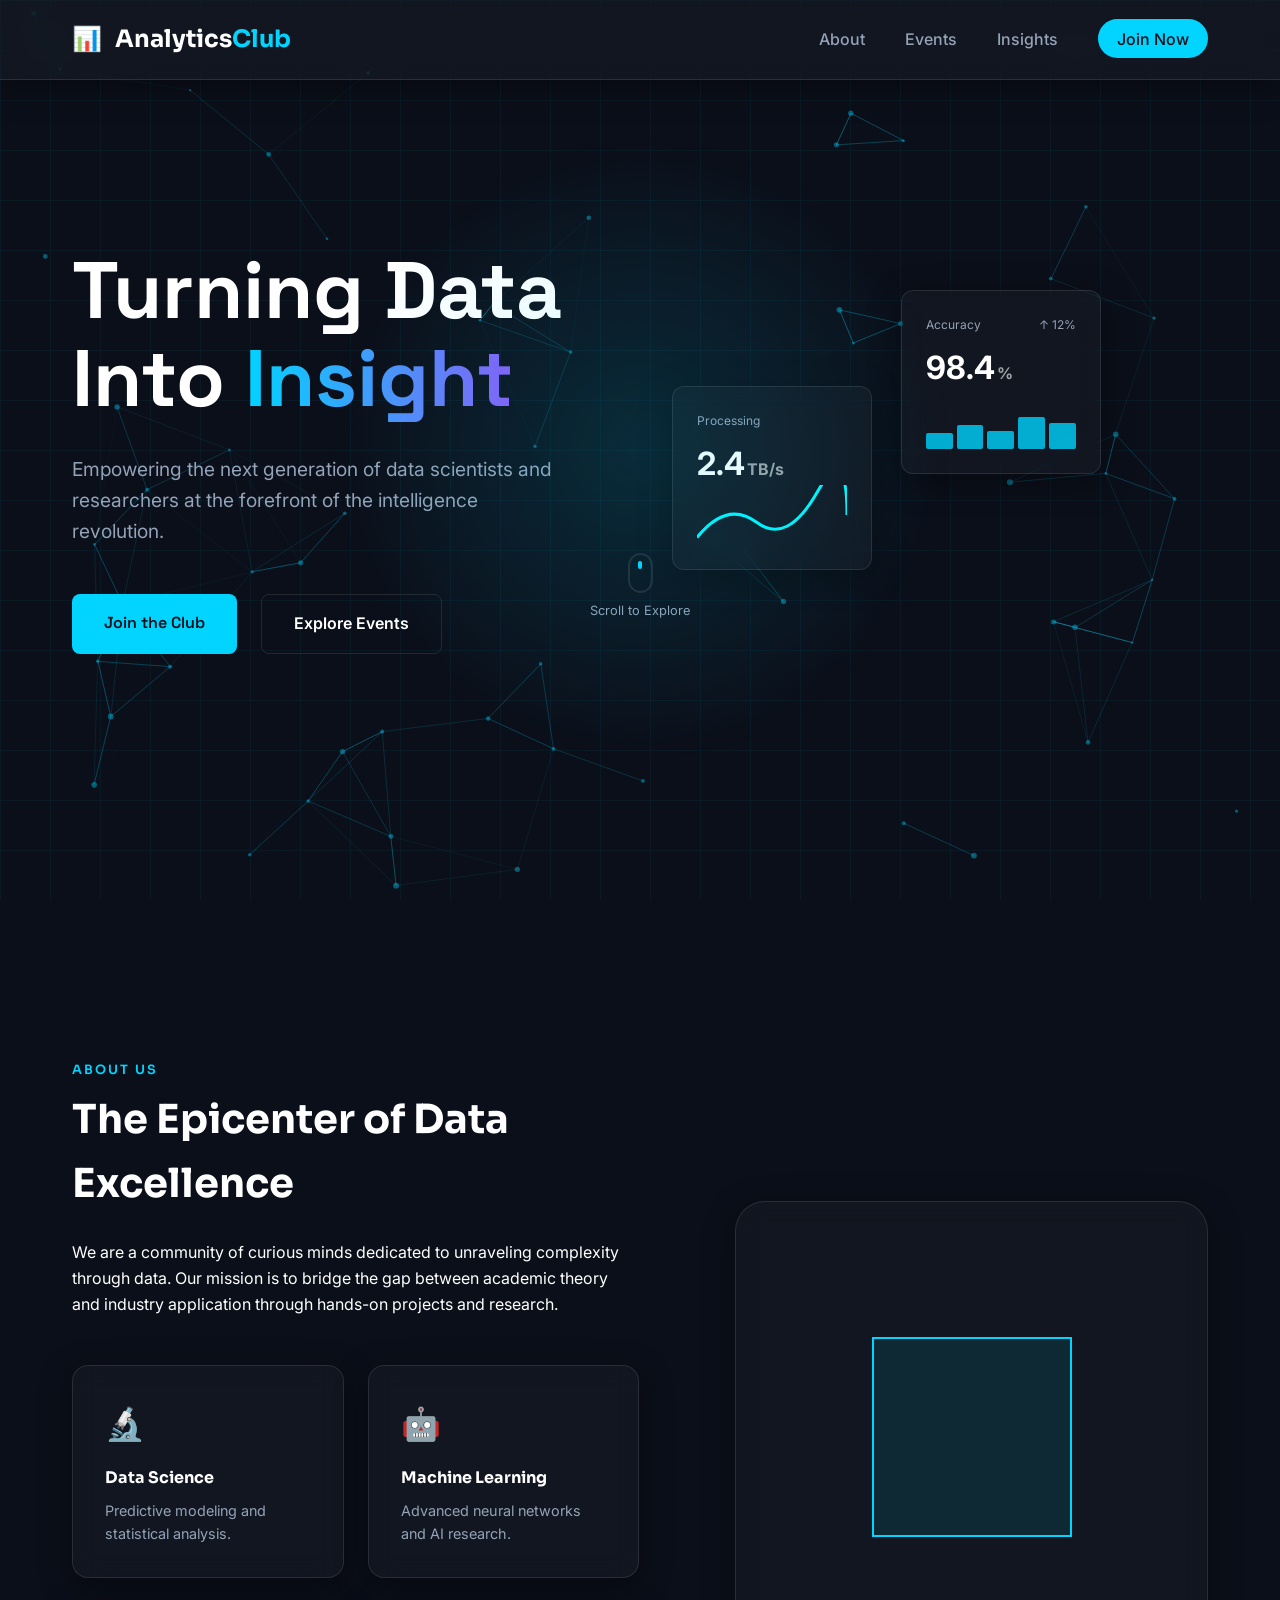
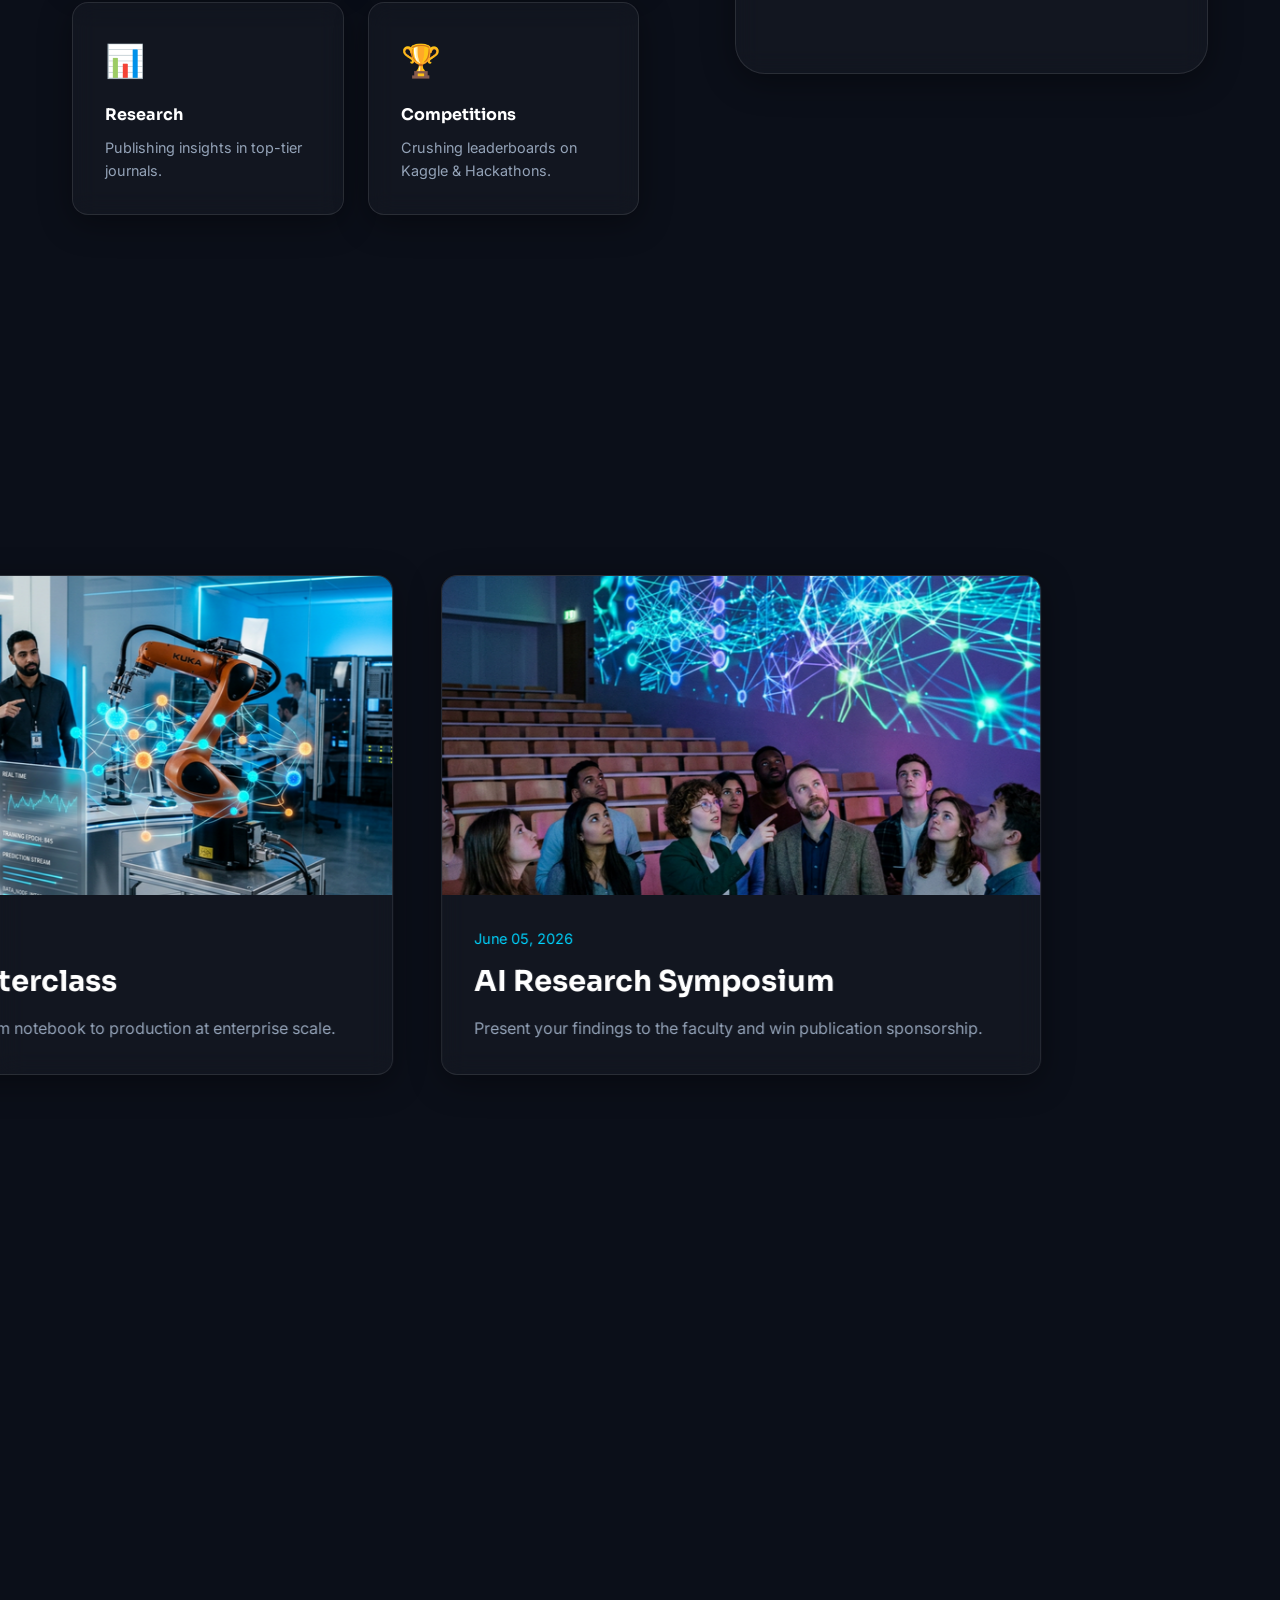
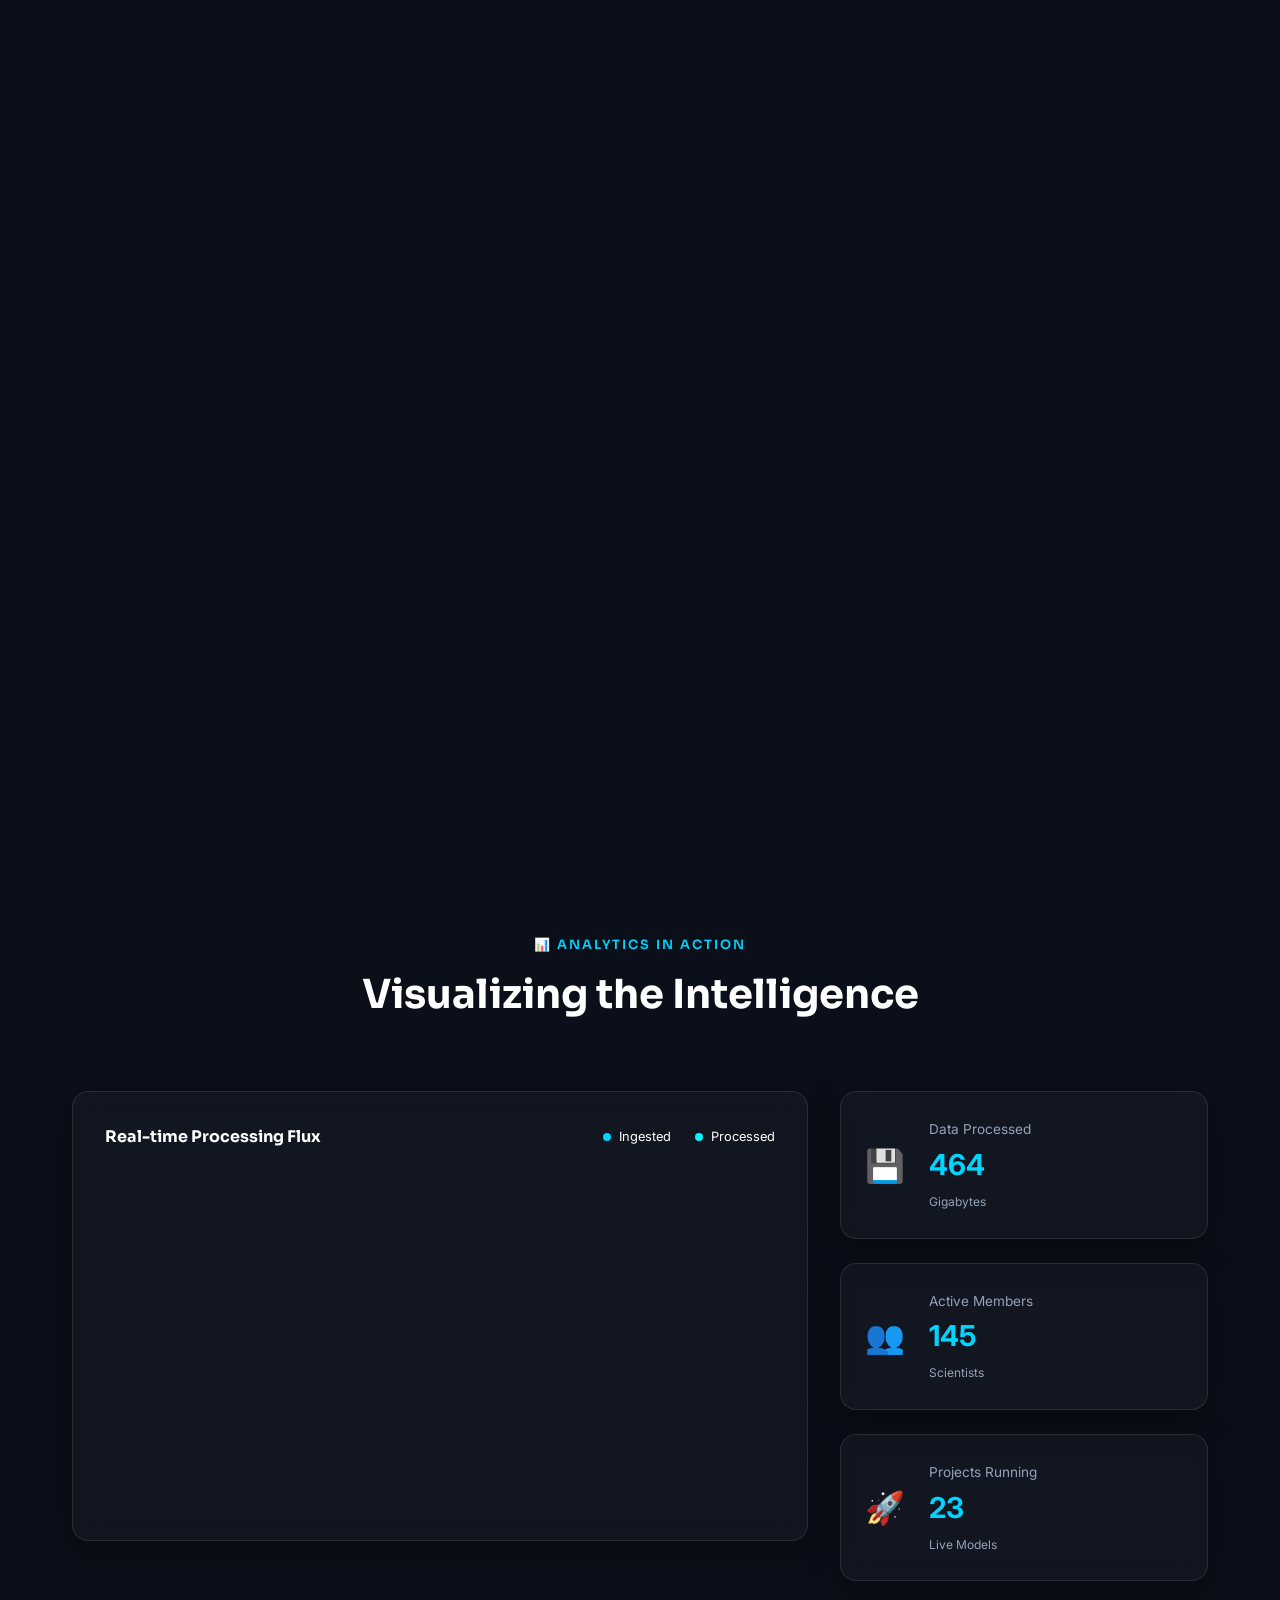
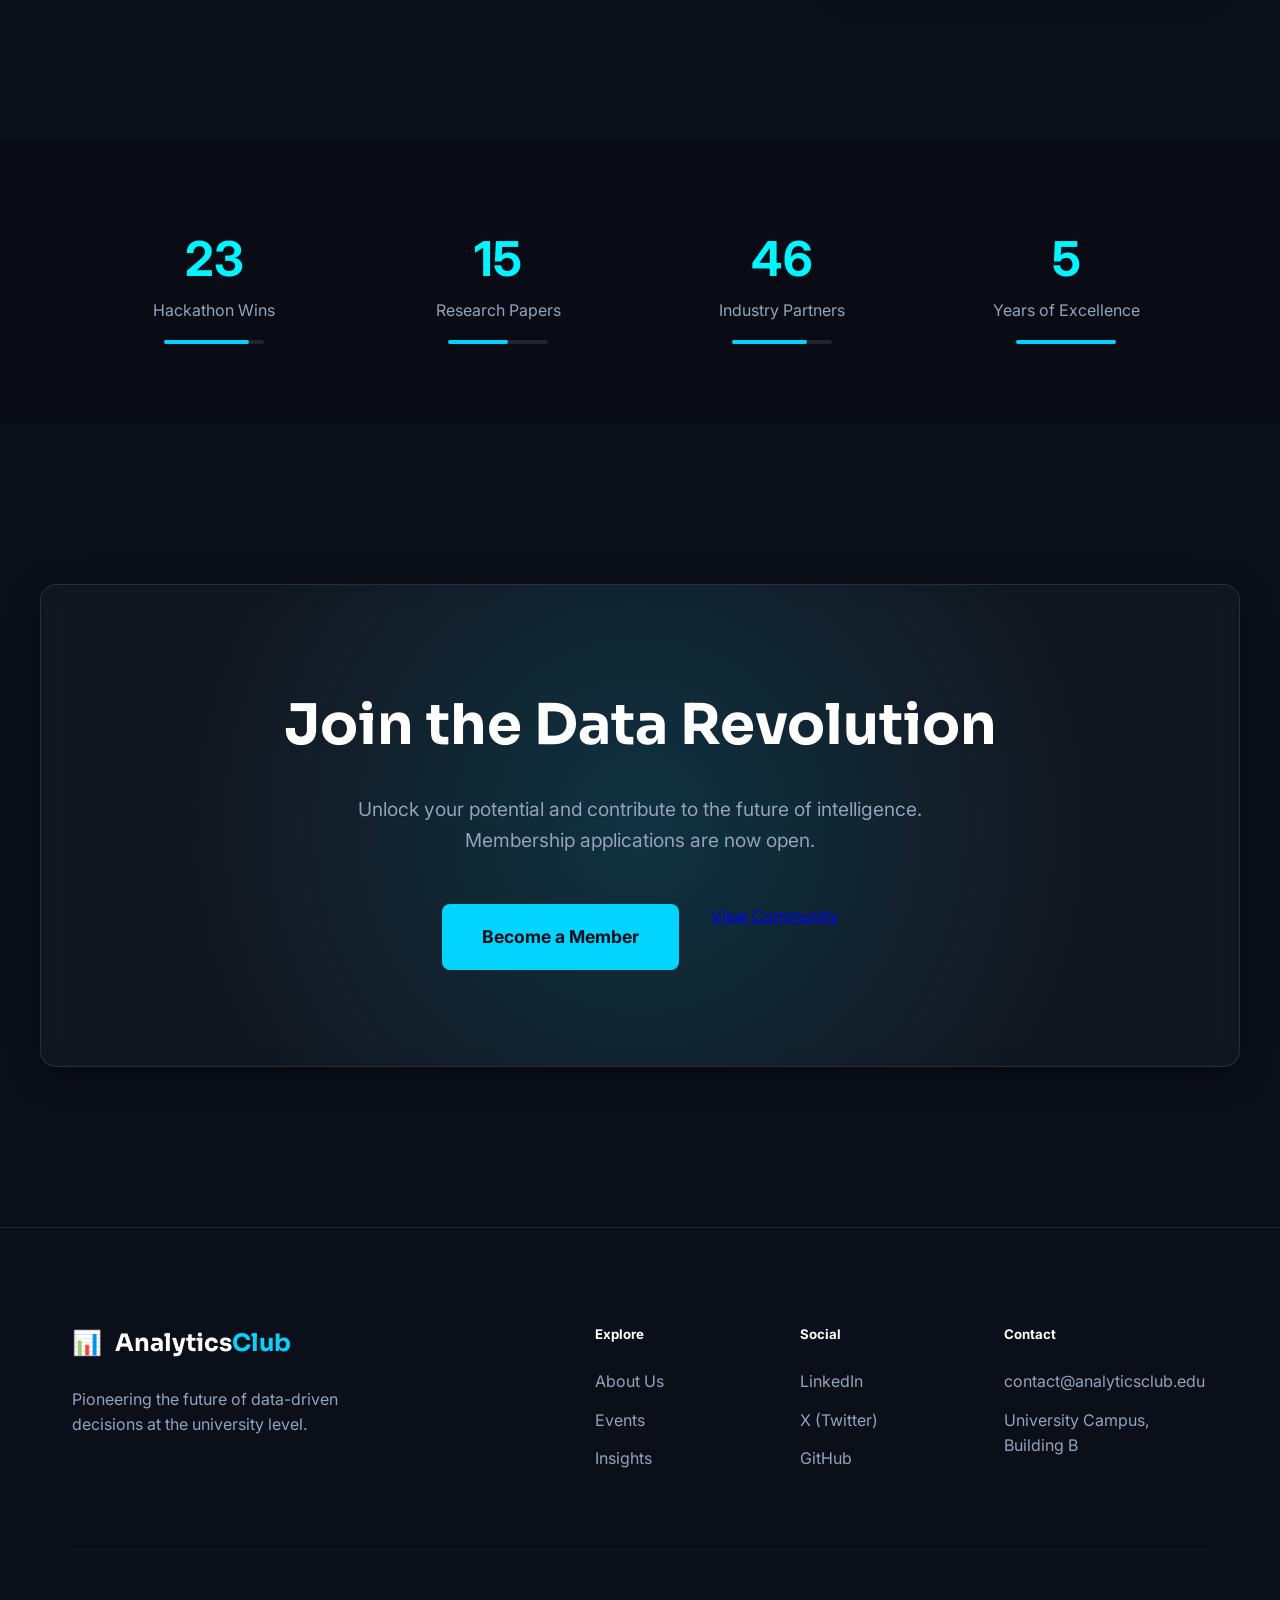
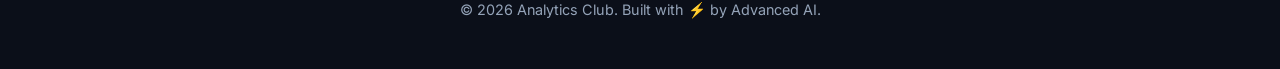
==== index.html @ de3b2f26 "HOME PAGE" ====
<!DOCTYPE html>
<html lang="en">
<head>
    <meta charset="UTF-8">
    <meta name="viewport" content="width=device-width, initial-scale=1.0">
    <title>Analytics Club | Turning Data Into Insight</title>
    <!-- Modern Tech Fonts -->
    <link rel="preconnect" href="https://fonts.googleapis.com">
    <link rel="preconnect" href="https://fonts.gstatic.com" crossorigin>
    <link href="https://fonts.googleapis.com/css2?family=Inter:wght@300;400;600;700&family=Sora:wght@400;600;700&family=Space+Grotesk:wght@400;500;700&display=swap" rel="stylesheet">
    <link rel="stylesheet" href="styles.css">
</head>
<body class="deep-analytics">
    <!-- Cursor Spotlight Effect -->
    <div id="cursor-glow"></div>

    <!-- Navigation -->
    <nav class="navbar glass">
        <div class="container">
            <div class="logo">
                <span class="logo-icon">📊</span>
                <span class="logo-text">Analytics<span>Club</span></span>
            </div>
            <ul class="nav-links">
                <li><a href="#about">About</a></li>
                <li><a href="#events">Events</a></li>
                <li><a href="#analytics">Insights</a></li>
                <li><a href="#join" class="btn-primary-sm">Join Now</a></li>
            </ul>
        </div>
    </nav>

    <main>
        <!-- Hero Section -->
        <section id="hero" class="hero-section">
            <div class="grid-background"></div>
            <canvas id="hero-canvas"></canvas>
            
            <div class="container hero-content">
                <div class="hero-text-wrapper translate-z">
                    <h1 class="hero-title animate-in">Turning Data Into <span class="gradient-text">Insight</span></h1>
                    <p class="hero-subtitle animate-in">Empowering the next generation of data scientists and researchers at the forefront of the intelligence revolution.</p>
                    <div class="hero-actions animate-in">
                        <a href="#join" class="btn-primary">Join the Club</a>
                        <a href="#events" class="btn-secondary">Explore Events</a>
                    </div>
                </div>

                <!-- Floating UI Cards -->
                <div class="floating-ui-elements">
                    <div class="ui-card glass float-1">
                        <div class="card-header">
                            <span class="label">Accuracy</span>
                            <span class="trend pos">↑ 12%</span>
                        </div>
                        <div class="card-value">98.4<span class="unit">%</span></div>
                        <div class="mini-chart bar-chart">
                            <div class="bar" style="height: 40%"></div>
                            <div class="bar" style="height: 60%"></div>
                            <div class="bar" style="height: 45%"></div>
                            <div class="bar" style="height: 80%"></div>
                            <div class="bar" style="height: 65%"></div>
                        </div>
                    </div>
                    <div class="ui-card glass float-2">
                        <div class="card-header">
                            <span class="label">Processing</span>
                        </div>
                        <div class="card-value">2.4<span class="unit">TB/s</span></div>
                        <div class="mini-chart line-chart">
                            <svg viewBox="0 0 100 40">
                                <path d="M0 35 Q 20 10, 40 25 T 80 5 T 100 20" fill="none" stroke="var(--neon-cyan)" stroke-width="2" />
                            </svg>
                        </div>
                    </div>
                </div>

                <div class="scroll-indicator">
                    <div class="mouse">
                        <div class="wheel"></div>
                    </div>
                    <span>Scroll to Explore</span>
                </div>
            </div>
        </section>

        <!-- About Section -->
        <section id="about" class="about-section">
            <div class="container grid-split">
                <div class="about-text reveal-left">
                    <h2 class="section-tag">About Us</h2>
                    <h3 class="section-title">The Epicenter of Data Excellence</h3>
                    <p>We are a community of curious minds dedicated to unraveling complexity through data. Our mission is to bridge the gap between academic theory and industry application through hands-on projects and research.</p>
                    
                    <div class="feature-grid">
                        <div class="feature-card glass">
                            <div class="icon">🔬</div>
                            <h4>Data Science</h4>
                            <p>Predictive modeling and statistical analysis.</p>
                        </div>
                        <div class="feature-card glass">
                            <div class="icon">🤖</div>
                            <h4>Machine Learning</h4>
                            <p>Advanced neural networks and AI research.</p>
                        </div>
                        <div class="feature-card glass">
                            <div class="icon">📊</div>
                            <h4>Research</h4>
                            <p>Publishing insights in top-tier journals.</p>
                        </div>
                        <div class="feature-card glass">
                            <div class="icon">🏆</div>
                            <h4>Competitions</h4>
                            <p>Crushing leaderboards on Kaggle & Hackathons.</p>
                        </div>
                    </div>
                </div>
                <div class="about-visual reveal-right">
                    <div class="visual-wrapper glass">
                        <!-- Dynamic Analytics Mesh or Image -->
                        <div class="analytics-cube">
                            <div class="side front"></div>
                            <div class="side back"></div>
                            <div class="side right"></div>
                            <div class="side left"></div>
                            <div class="side top"></div>
                            <div class="side bottom"></div>
                        </div>
                        <div class="nodes-overlay"></div>
                    </div>
                </div>
            </div>
        </section>

        <!-- Horizontal Scroll Events Section -->
        <section id="events" class="horizontal-scroll-container">
            <div class="sticky-wrapper">
                <div class="scroll-content">
                    <div class="section-intro">
                        <h2 class="section-tag">Events</h2>
                        <h3 class="section-title">Upcoming Frontiers</h3>
                    </div>
                    <div class="event-cards-track">
                        <!-- Event Card 1 -->
                        <div class="event-card glass">
                            <div class="card-img">
                                <img src="event1.jpg" alt="Data Summit">
                                <div class="card-glow"></div>
                            </div>
                            <div class="card-info">
                                <span class="card-date">March 15, 2026</span>
                                <h4>Global Data Summit</h4>
                                <p>Join top industry leaders for a day of intensive workshops and networking.</p>
                            </div>
                        </div>
                        <!-- Event Card 2 -->
                        <div class="event-card glass">
                            <div class="card-img">
                                <img src="event2.jpg" alt="Hackathon">
                                <div class="card-glow"></div>
                            </div>
                            <div class="card-info">
                                <span class="card-date">April 02, 2026</span>
                                <h4>Deep Learning Hackathon</h4>
                                <p>48 hours of non-stop building. $10k in prizes for the most innovative models.</p>
                            </div>
                        </div>
                        <!-- Event Card 3 -->
                        <div class="event-card glass">
                            <div class="card-img">
                                <img src="event3.jpg" alt="ML Workshop">
                                <div class="card-glow"></div>
                            </div>
                            <div class="card-info">
                                <span class="card-date">May 10, 2026</span>
                                <h4>MLOps Masterclass</h4>
                                <p>Scaling intelligence from notebook to production at enterprise scale.</p>
                            </div>
                        </div>
                         <!-- Event Card 4 -->
                         <div class="event-card glass">
                            <div class="card-img">
                                <img src="event4.jpg" alt="Research Night">
                                <div class="card-glow"></div>
                            </div>
                            <div class="card-info">
                                <span class="card-date">June 05, 2026</span>
                                <h4>AI Research Symposium</h4>
                                <p>Present your findings to the faculty and win publication sponsorship.</p>
                            </div>
                        </div>
                    </div>
                </div>
            </div>
        </section>

        <!-- Live Data Visualization Section -->
        <section id="analytics" class="analytics-section">
            <div class="container">
                <div class="section-header center">
                    <h2 class="section-tag">📊 Analytics in Action</h2>
                    <h3 class="section-title">Visualizing the Intelligence</h3>
                </div>

                <div class="dashboard-grid">
                    <div class="main-viz-card glass reveal-up">
                        <div class="viz-header">
                            <h4>Real-time Processing Flux</h4>
                            <div class="viz-legend">
                                <span><i class="dot blue"></i> Ingested</span>
                                <span><i class="dot cyan"></i> Processed</span>
                            </div>
                        </div>
                        <div class="canvas-container">
                            <canvas id="live-chart"></canvas>
                        </div>
                    </div>

                    <div class="stats-sidebar">
                        <div class="stat-card glass reveal-right" data-delay="0.1">
                            <div class="stat-icon">💾</div>
                            <div class="stat-info">
                                <span class="label">Data Processed</span>
                                <div class="value counter" data-target="1520">0</div>
                                <span class="unit">Gigabytes</span>
                            </div>
                        </div>
                        <div class="stat-card glass reveal-right" data-delay="0.2">
                            <div class="stat-icon">👥</div>
                            <div class="stat-info">
                                <span class="label">Active Members</span>
                                <div class="value counter" data-target="450">0</div>
                                <span class="unit">Scientists</span>
                            </div>
                        </div>
                        <div class="stat-card glass reveal-right" data-delay="0.3">
                            <div class="stat-icon">🚀</div>
                            <div class="stat-info">
                                <span class="label">Projects Running</span>
                                <div class="value counter" data-target="28">0</div>
                                <span class="unit">Live Models</span>
                            </div>
                        </div>
                    </div>
                </div>
            </div>
        </section>

        <!-- Achievements Section -->
        <section class="achievements-section">
            <div class="container">
                <div class="achievements-grid">
                    <div class="achievement-item">
                        <div class="stat-value counter" data-target="50">0</div>
                        <div class="stat-label">Hackathon Wins</div>
                        <div class="mini-bar-track"><div class="mini-bar" style="width: 85%"></div></div>
                    </div>
                    <div class="achievement-item">
                        <div class="stat-value counter" data-target="15">0</div>
                        <div class="stat-label">Research Papers</div>
                        <div class="mini-bar-track"><div class="mini-bar" style="width: 60%"></div></div>
                    </div>
                    <div class="achievement-item">
                        <div class="stat-value counter" data-target="120">0</div>
                        <div class="stat-label">Industry Partners</div>
                        <div class="mini-bar-track"><div class="mini-bar" style="width: 75%"></div></div>
                    </div>
                    <div class="achievement-item">
                        <div class="stat-value counter" data-target="5">0</div>
                        <div class="stat-label">Years of Excellence</div>
                        <div class="mini-bar-track"><div class="mini-bar" style="width: 100%"></div></div>
                    </div>
                </div>
            </div>
        </section>

        <!-- CTA Section -->
        <section id="join" class="cta-section">
            <div class="container glass cta-inner">
                <div class="glow-bg"></div>
                <h2 class="reveal-up">Join the Data Revolution</h2>
                <p class="reveal-up">Unlock your potential and contribute to the future of intelligence. Membership applications are now open.</p>
                <div class="cta-btns reveal-up">
                    <a href="#" class="btn-primary-glowing">Become a Member</a>
                    <a href="#" class="btn-outline">View Community</a>
                </div>
            </div>
        </section>
    </main>

    <!-- Footer -->
    <footer class="footer">
        <div class="container">
            <div class="footer-top">
                <div class="footer-brand">
                    <div class="logo">
                        <span class="logo-icon">📊</span>
                        <span class="logo-text">Analytics<span>Club</span></span>
                    </div>
                    <p>Pioneering the future of data-driven decisions at the university level.</p>
                </div>
                <div class="footer-links">
                    <div class="link-group">
                        <h5>Explore</h5>
                        <ul>
                            <li><a href="#about">About Us</a></li>
                            <li><a href="#events">Events</a></li>
                            <li><a href="#analytics">Insights</a></li>
                        </ul>
                    </div>
                    <div class="link-group">
                        <h5>Social</h5>
                        <ul>
                            <li><a href="#">LinkedIn</a></li>
                            <li><a href="#">X (Twitter)</a></li>
                            <li><a href="#">GitHub</a></li>
                        </ul>
                    </div>
                    <div class="link-group">
                        <h5>Contact</h5>
                        <ul>
                            <li>contact@analyticsclub.edu</li>
                            <li>University Campus, Building B</li>
                        </ul>
                    </div>
                </div>
            </div>
            <div class="footer-bottom">
                <p>&copy; 2026 Analytics Club. Built with ⚡ by Advanced AI.</p>
            </div>
        </div>
    </footer>

    <script src="script.js"></script>
</body>
</html>
---- styles.css ----
:root {
    /* Color Palette */
    --bg-deep: #0B0F19;
    --bg-card: rgba(255, 255, 255, 0.03);
    --bg-card-hover: rgba(255, 255, 255, 0.06);
    --border-glass: rgba(255, 255, 255, 0.1);
    
    --neon-blue: #00D4FF;
    --neon-cyan: #00F5FF;
    --neon-violet: #8B5CF6;
    --text-primary: #FFFFFF;
    --text-secondary: #94A3B8;
    
    --gradient-blue: linear-gradient(135deg, #00D4FF 0%, #0072FF 100%);
    --gradient-fusion: linear-gradient(90deg, #00D4FF 0%, #8B5CF6 100%);
    --gradient-glow: radial-gradient(circle at var(--mouse-x, 50%) var(--mouse-y, 50%), rgba(0, 212, 255, 0.15) 0%, transparent 40%);

    /* Spacing & Sizing */
    --container-width: 1200px;
    --nav-height: 80px;
    
    /* Animation */
    --spring-easing: cubic-bezier(0.4, 0, 0.2, 1);
}

* {
    margin: 0;
    padding: 0;
    box-sizing: border-box;
    scroll-behavior: smooth;
}

body {
    background-color: var(--bg-deep);
    color: var(--text-primary);
    font-family: 'Inter', sans-serif;
    line-height: 1.6;
    overflow-x: hidden;
    -webkit-font-smoothing: antialiased;
}

h1, h2, h3, h4, .logo-text {
    font-family: 'Sora', sans-serif;
    font-weight: 700;
}

.container {
    max-width: var(--container-width);
    margin: 0 auto;
    padding: 0 2rem;
}

/* Global Elements */
.glass {
    background: var(--bg-card);
    backdrop-filter: blur(12px);
    -webkit-backdrop-filter: blur(12px);
    border: 1px solid var(--border-glass);
    border-radius: 16px;
    box-shadow: 0 8px 32px 0 rgba(0, 0, 0, 0.37);
}

.gradient-text {
    background: var(--gradient-fusion);
    -webkit-background-clip: text;
    -webkit-text-fill-color: transparent;
}

.section-tag {
    color: var(--neon-blue);
    text-transform: uppercase;
    letter-spacing: 2px;
    font-size: 0.8rem;
    font-weight: 600;
    margin-bottom: 0.5rem;
    display: block;
}

.section-title {
    font-size: 2.5rem;
    margin-bottom: 1.5rem;
}

.center { text-align: center; }

/* Cursor Glow */
#cursor-glow {
    position: fixed;
    top: 0;
    left: 0;
    width: 100vw;
    height: 100vh;
    pointer-events: none;
    z-index: 9999;
    background: var(--gradient-glow);
    transition: opacity 0.3s;
}

/* Navbar */
.navbar {
    position: fixed;
    top: 0;
    left: 0;
    width: 100%;
    height: var(--nav-height);
    z-index: 1000;
    border-radius: 0;
    border-top: none;
    border-left: none;
    border-right: none;
}

.navbar .container {
    display: flex;
    justify-content: space-between;
    align-items: center;
    height: 100%;
}

.logo {
    display: flex;
    align-items: center;
    gap: 0.8rem;
    font-size: 1.5rem;
}

.logo-text span {
    color: var(--neon-blue);
}

.nav-links {
    display: flex;
    list-style: none;
    gap: 2.5rem;
    align-items: center;
}

.nav-links a {
    text-decoration: none;
    color: var(--text-secondary);
    font-weight: 500;
    transition: color 0.3s;
}

.nav-links a:hover {
    color: var(--neon-blue);
}

/* Buttons */
.btn-primary-sm {
    background: var(--neon-blue);
    color: var(--bg-deep) !important;
    padding: 0.6rem 1.2rem;
    border-radius: 50px;
}

.btn-primary {
    background: var(--neon-blue);
    color: var(--bg-deep);
    padding: 1rem 2rem;
    border-radius: 8px;
    text-decoration: none;
    font-weight: 600;
    font-family: 'Space Grotesk', sans-serif;
    transition: transform 0.3s, box-shadow 0.3s;
    display: inline-block;
}

.btn-primary:hover {
    transform: translateY(-2px);
    box-shadow: 0 0 20px rgba(0, 212, 255, 0.4);
}

.btn-secondary {
    border: 1px solid var(--border-glass);
    color: var(--text-primary);
    padding: 1rem 2rem;
    border-radius: 8px;
    text-decoration: none;
    font-weight: 600;
    transition: background 0.3s;
    display: inline-block;
}

.btn-secondary:hover {
    background: var(--bg-card-hover);
}

.btn-primary-glowing {
    background: var(--neon-blue);
    color: var(--bg-deep);
    padding: 1.2rem 2.5rem;
    border-radius: 8px;
    text-decoration: none;
    font-weight: 700;
    font-size: 1.1rem;
    position: relative;
    overflow: hidden;
    animation: glow-pulse 2s infinite alternate;
}

@keyframes glow-pulse {
    from { box-shadow: 0 0 10px rgba(0, 212, 255, 0.3); }
    to { box-shadow: 0 0 30px rgba(0, 212, 255, 0.6); }
}

/* Hero Section */
.hero-section {
    height: 100vh;
    display: flex;
    align-items: center;
    position: relative;
    overflow: hidden;
}

.grid-background {
    position: absolute;
    inset: 0;
    background-image: 
        linear-gradient(rgba(0, 212, 255, 0.05) 1px, transparent 1px),
        linear-gradient(90deg, rgba(0, 212, 255, 0.05) 1px, transparent 1px);
    background-size: 50px 50px;
    z-index: 1;
}

#hero-canvas {
    position: absolute;
    inset: 0;
    z-index: 2;
}

.hero-content {
    position: relative;
    z-index: 10;
    display: grid;
    grid-template-columns: 1fr 1fr;
    align-items: center;
    gap: 4rem;
}

.hero-title {
    font-size: clamp(3rem, 8vw, 5rem);
    line-height: 1.1;
    margin-bottom: 2rem;
    font-family: 'Space Grotesk', sans-serif;
}

.hero-subtitle {
    font-size: 1.2rem;
    color: var(--text-secondary);
    max-width: 500px;
    margin-bottom: 3rem;
}

.hero-actions {
    display: flex;
    gap: 1.5rem;
}

/* Floating UI */
.floating-ui-elements {
    position: relative;
    height: 400px;
}

.ui-card {
    position: absolute;
    padding: 1.5rem;
    width: 200px;
    border-radius: 12px;
}

.float-1 { top: 10%; right: 20%; animation: float 6s infinite ease-in-out; }
.float-2 { bottom: 20%; left: 0%; animation: float 8s infinite ease-in-out reverse; }

@keyframes float {
    0%, 100% { transform: translateY(0) rotate(0); }
    50% { transform: translateY(-20px) rotate(2deg); }
}

.card-header {
    display: flex;
    justify-content: space-between;
    margin-bottom: 0.5rem;
    font-size: 0.75rem;
    color: var(--text-secondary);
}

.card-value {
    font-size: 2rem;
    font-weight: 700;
    margin-bottom: 1rem;
}

.card-value .unit { font-size: 1rem; opacity: 0.6; margin-left: 2px; }

.mini-chart { height: 40px; display: flex; align-items: flex-end; gap: 4px; }
.bar { flex: 1; background: var(--neon-blue); border-radius: 2px; opacity: 0.8; }

/* Scroll Indicator */
.scroll-indicator {
    position: absolute;
    bottom: 2rem;
    left: 50%;
    transform: translateX(-50%);
    display: flex;
    flex-direction: column;
    align-items: center;
    gap: 0.5rem;
    color: var(--text-secondary);
    font-size: 0.8rem;
    z-index: 10;
}

.mouse {
    width: 25px;
    height: 40px;
    border: 2px solid var(--border-glass);
    border-radius: 20px;
    position: relative;
}

.wheel {
    width: 4px;
    height: 8px;
    background-color: var(--neon-blue);
    border-radius: 2px;
    position: absolute;
    top: 6px;
    left: 50%;
    transform: translateX(-50%);
    animation: scroll-wheel 2s infinite ease-in-out;
}

@keyframes scroll-wheel {
    0% { transform: translate(-50%, 0); opacity: 0; }
    50% { transform: translate(-50%, 10px); opacity: 1; }
    100% { transform: translate(-50%, 15px); opacity: 0; }
}

/* About Section */
.about-section {
    padding: 10rem 0;
}

.grid-split {
    display: grid;
    grid-template-columns: 1.2fr 1fr;
    gap: 6rem;
    align-items: center;
}

.feature-grid {
    display: grid;
    grid-template-columns: 1fr 1fr;
    gap: 1.5rem;
    margin-top: 3rem;
}

.feature-card {
    padding: 2rem;
    transition: transform 0.4s var(--spring-easing), background 0.3s;
    cursor: default;
}

.feature-card:hover {
    transform: translateY(-10px);
    background: var(--bg-card-hover);
    border-color: var(--neon-blue);
}

.feature-card .icon {
    font-size: 2rem;
    margin-bottom: 1rem;
}

.feature-card h4 { margin-bottom: 0.5rem; }
.feature-card p { font-size: 0.9rem; color: var(--text-secondary); }

.about-visual .visual-wrapper {
    aspect-ratio: 1;
    display: flex;
    align-items: center;
    justify-content: center;
    position: relative;
    border-radius: 30px;
    overflow: hidden;
}

.analytics-cube {
    width: 200px;
    height: 200px;
    position: relative;
    transform-style: preserve-3d;
    animation: rotate 20s infinite linear;
}

.side {
    position: absolute;
    width: 100%;
    height: 100%;
    border: 2px solid var(--neon-blue);
    background: rgba(0, 212, 255, 0.05);
}

.front  { transform: translateZ(100px); }
.back   { transform: rotateY(180deg) translateZ(100px); }
.right  { transform: rotateY(90deg) translateZ(100px); }
.left   { transform: rotateY(-90deg) translateZ(100px); }
.top    { transform: rotateX(90deg) translateZ(100px); }
.bottom { transform: rotateX(-90deg) translateZ(100px); }

@keyframes rotate {
    from { transform: rotateX(0) rotateY(0); }
    to { transform: rotateX(360deg) rotateY(360deg); }
}

/* Horizontal Scroll Section */
.horizontal-scroll-container {
    height: 400vh; /* Adjust for scroll length */
    position: relative;
}

.sticky-wrapper {
    position: sticky;
    top: 0;
    height: 100vh;
    display: flex;
    align-items: center;
    overflow: hidden;
    padding: 0;
}

.scroll-content {
    display: flex;
    align-items: center;
    padding: 0 10vw;
    gap: 5vw;
    transition: transform 0.1s linear;
}

.section-intro {
    min-width: 400px;
}

.event-cards-track {
    display: flex;
    gap: 3rem;
}

.event-card {
    min-width: 600px;
    height: 500px;
    padding: 0;
    overflow: hidden;
    display: flex;
    flex-direction: column;
}

.card-img {
    height: 70%;
    position: relative;
    overflow: hidden;
}

.card-img img {
    width: 100%;
    height: 100%;
    object-fit: cover;
    transition: transform 0.6s var(--spring-easing);
}

.event-card:hover .card-img img { transform: scale(1.05); }

.card-glow {
    position: absolute;
    inset: 0;
    background: radial-gradient(circle at center, transparent 30%, rgba(0, 212, 255, 0.2));
    opacity: 0;
    transition: opacity 0.5s;
}

.event-card:hover .card-glow { opacity: 1; }

.card-info {
    padding: 2rem;
    flex-grow: 1;
}

.card-date {
    color: var(--neon-blue);
    font-size: 0.9rem;
    margin-bottom: 0.5rem;
    display: block;
}

.card-info h4 { font-size: 1.8rem; margin-bottom: 0.8rem; }
.card-info p { color: var(--text-secondary); }

/* Analytics Section */
.analytics-section {
    padding: 10rem 0;
}

.dashboard-grid {
    display: grid;
    grid-template-columns: 2fr 1fr;
    gap: 2rem;
    margin-top: 4rem;
}

.main-viz-card {
    padding: 2rem;
    height: 450px;
    display: flex;
    flex-direction: column;
}

.viz-header {
    display: flex;
    justify-content: space-between;
    margin-bottom: 2rem;
}

.viz-legend { display: flex; gap: 1.5rem; font-size: 0.8rem; }
.viz-legend span { display: flex; align-items: center; gap: 0.5rem; }
.dot { width: 8px; height: 8px; border-radius: 50%; }
.dot.blue { background: var(--neon-blue); }
.dot.cyan { background: var(--neon-cyan); }

.canvas-container { flex-grow: 1; position: relative; }
#live-chart { width: 100%; height: 100%; }

.stats-sidebar {
    display: flex;
    flex-direction: column;
    gap: 1.5rem;
}

.stat-card {
    padding: 1.5rem;
    display: flex;
    align-items: center;
    gap: 1.5rem;
}

.stat-icon { font-size: 2rem; }
.stat-info .label { font-size: 0.85rem; color: var(--text-secondary); }
.stat-info .value { font-size: 1.8rem; font-weight: 700; color: var(--neon-blue); }
.stat-info .unit { font-size: 0.75rem; color: var(--text-secondary); }

/* Achievements Section */
.achievements-section {
    background: rgba(0, 0, 0, 0.2);
    padding: 5rem 0;
}

.achievements-grid {
    display: grid;
    grid-template-columns: repeat(4, 1fr);
    text-align: center;
}

.stat-value { font-size: 3rem; font-weight: 700; color: var(--neon-cyan); }
.stat-label { color: var(--text-secondary); margin-bottom: 1rem; }

.mini-bar-track {
    width: 100px;
    height: 4px;
    background: var(--border-glass);
    margin: 0 auto;
    border-radius: 2px;
}

.mini-bar {
    height: 100%;
    background: var(--neon-blue);
    border-radius: 2px;
}

/* CTA Section */
.cta-section {
    padding: 10rem 0;
}

.cta-inner {
    padding: 6rem 4rem;
    text-align: center;
    position: relative;
    overflow: hidden;
}

.glow-bg {
    position: absolute;
    inset: 0;
    background: radial-gradient(circle at center, rgba(0, 212, 255, 0.15), transparent 70%);
    pointer-events: none;
}

.cta-section h2 { font-size: 3.5rem; margin-bottom: 1.5rem; }
.cta-section p { font-size: 1.2rem; color: var(--text-secondary); max-width: 600px; margin: 0 auto 3rem; }

.cta-btns {
    display: flex;
    justify-content: center;
    gap: 2rem;
}

/* Footer */
.footer {
    padding: 6rem 0 3rem;
    border-top: 1px solid var(--border-glass);
}

.footer-top {
    display: grid;
    grid-template-columns: 1.5fr 2fr;
    gap: 4rem;
    margin-bottom: 4rem;
}

.footer-brand p {
    margin-top: 1.5rem;
    color: var(--text-secondary);
    max-width: 300px;
}

.footer-links {
    display: grid;
    grid-template-columns: repeat(3, 1fr);
}

.link-group h5 { margin-bottom: 1.5rem; color: var(--text-primary); }
.link-group ul { list-style: none; }
.link-group li { margin-bottom: 0.8rem; color: var(--text-secondary); }
.link-group a { text-decoration: none; color: var(--text-secondary); transition: color 0.3s; }
.link-group a:hover { color: var(--neon-blue); }

.footer-bottom {
    text-align: center;
    padding-top: 3rem;
    border-top: 1px solid rgba(255, 255, 255, 0.05);
    color: var(--text-secondary);
    font-size: 0.9rem;
}

/* Base Animations */
.animate-in { opacity: 0; transform: translateY(30px); transition: 0.8s var(--spring-easing); }
.animate-in.active { opacity: 1; transform: translateY(0); }

.reveal-up { opacity: 0; transform: translateY(50px); transition: 1s var(--spring-easing); }
.reveal-left { opacity: 0; transform: translateX(-50px); transition: 1.2s var(--spring-easing); }
.reveal-right { opacity: 0; transform: translateX(50px); transition: 1.2s var(--spring-easing); }

.reveal-up.active, .reveal-left.active, .reveal-right.active { opacity: 1; transform: translate(0); }

/* Responsive */
@media (max-width: 1024px) {
    .hero-content { grid-template-columns: 1fr; text-align: center; gap: 2rem; }
    .hero-subtitle { margin: 0 auto 3rem; }
    .hero-actions { justify-content: center; }
    .floating-ui-elements { display: none; }
    
    .grid-split { grid-template-columns: 1fr; gap: 4rem; }
    .footer-top { grid-template-columns: 1fr; text-align: center; }
    .footer-brand p { margin: 1.5rem auto 0; }
    .footer-links { margin-top: 3rem; }
    
    .achievements-grid { grid-template-columns: repeat(2, 1fr); gap: 3rem; }
    .dashboard-grid { grid-template-columns: 1fr; }
}

@media (max-width: 768px) {
    .nav-links { display: none; }
    .event-card { min-width: 80vw; height: auto; }
    .section-title { font-size: 2rem; }
    .cta-section h2 { font-size: 2.5rem; }
}
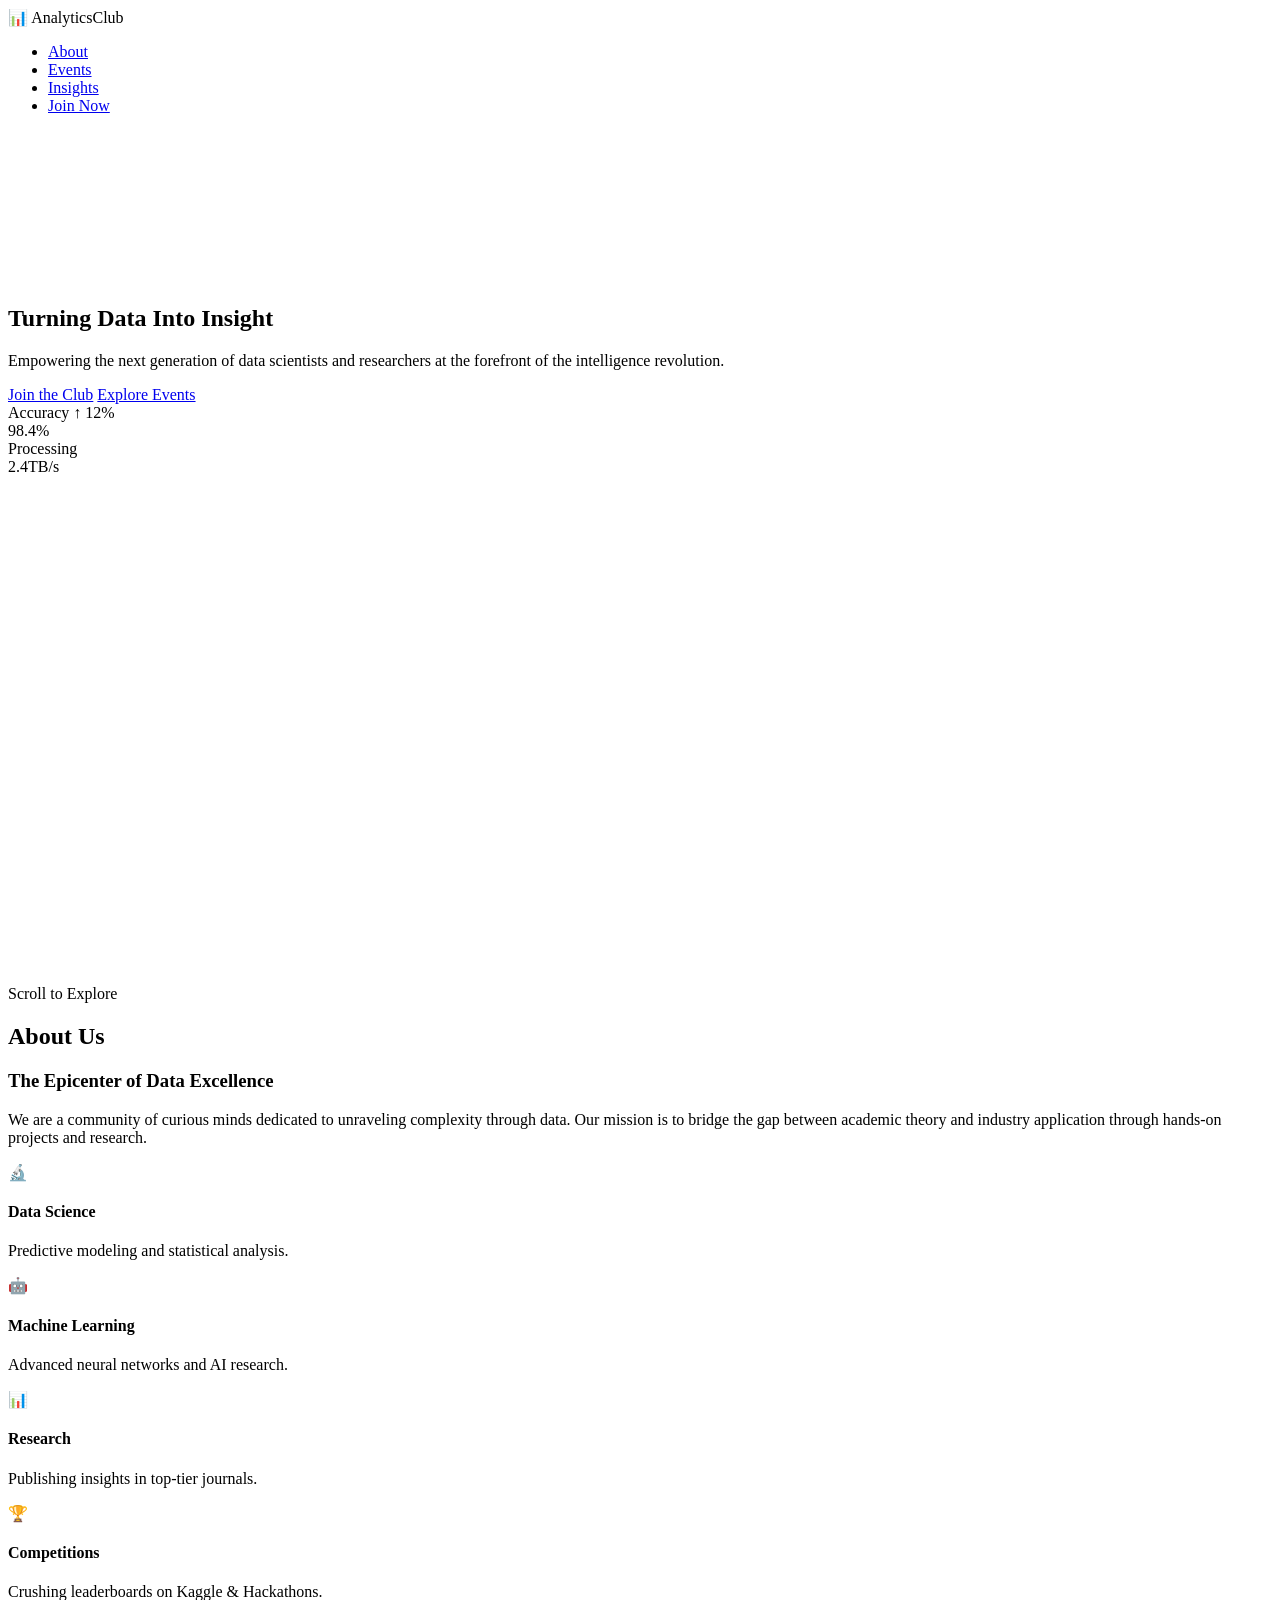
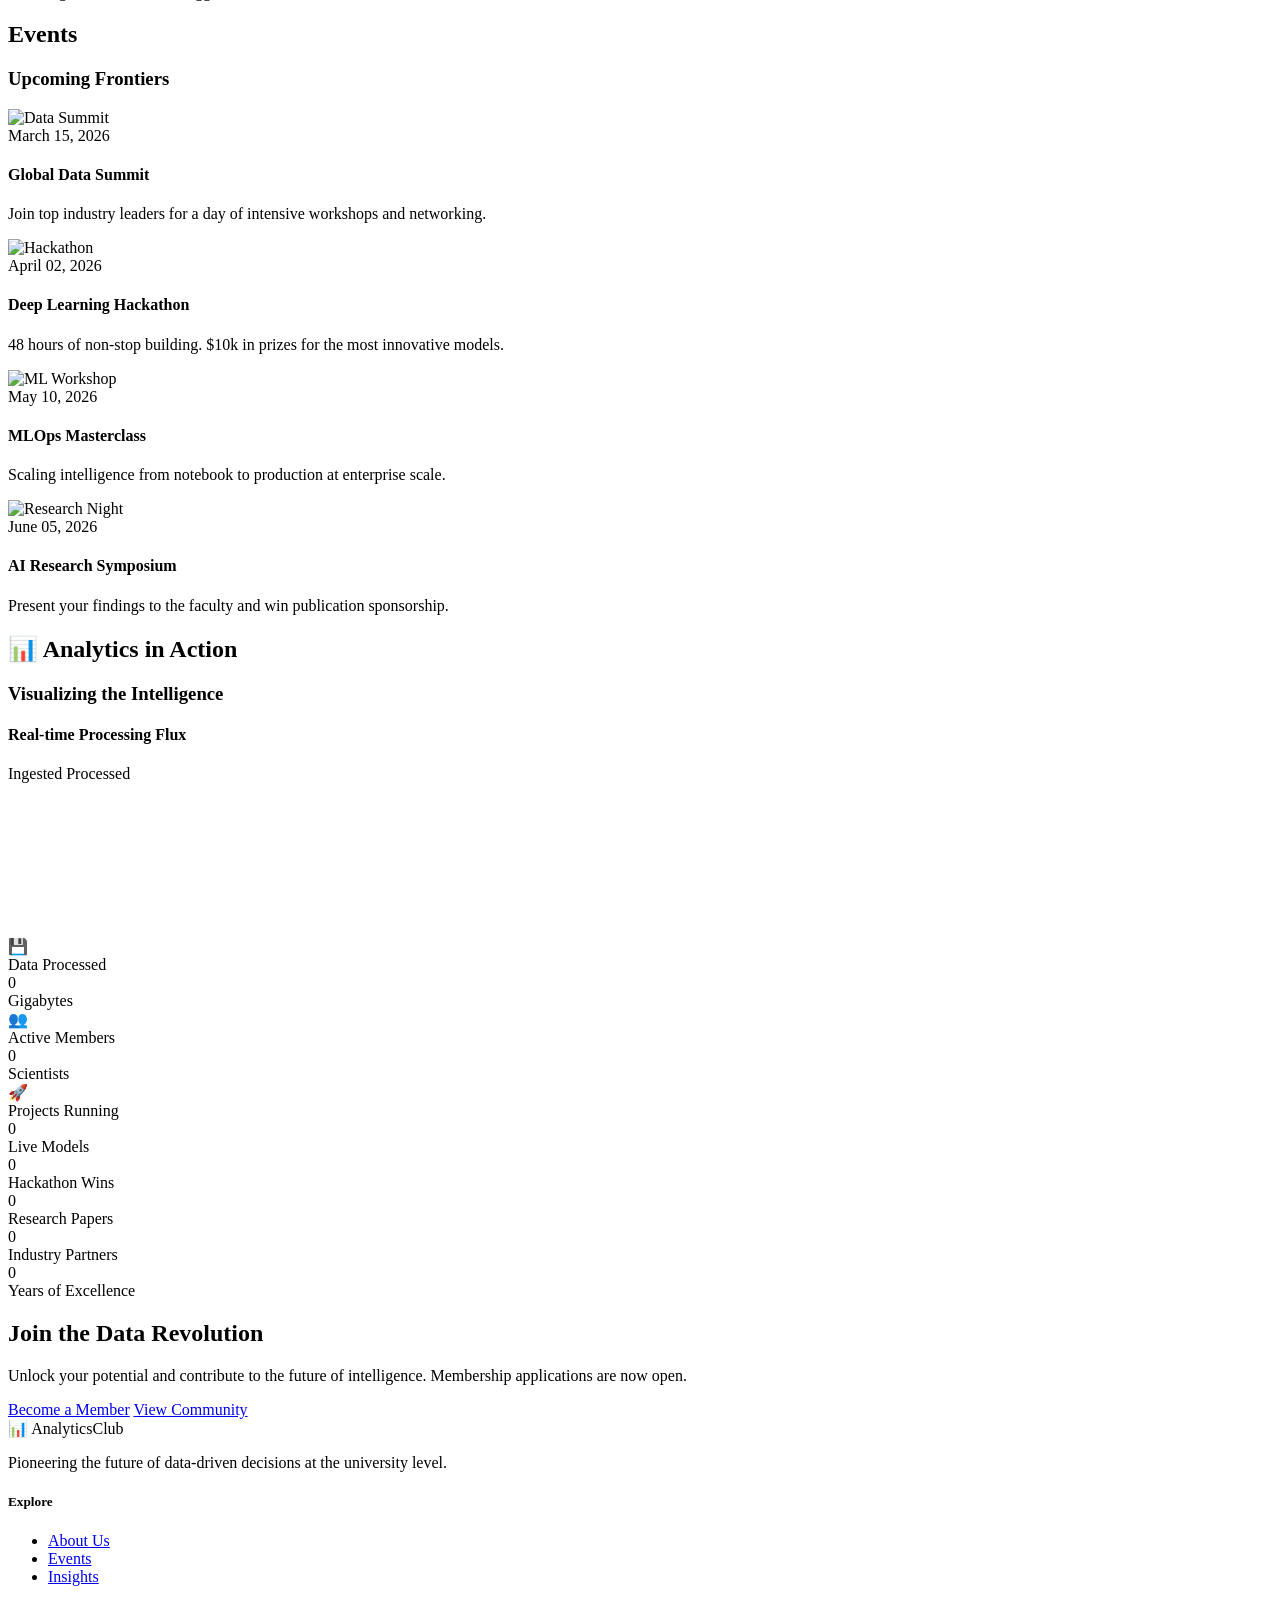
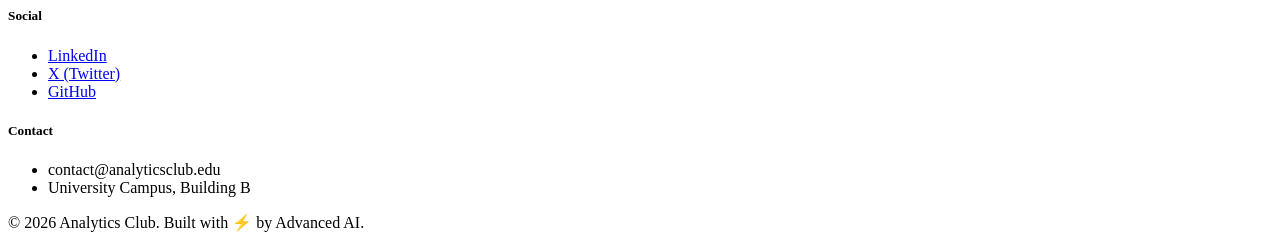
==== commit 4f217e94: "Fixed Project Structure" ====
--- a/index.html
+++ b/index.html
@@ -8,7 +8,7 @@
     <link rel="preconnect" href="https://fonts.googleapis.com">
     <link rel="preconnect" href="https://fonts.gstatic.com" crossorigin>
     <link href="https://fonts.googleapis.com/css2?family=Inter:wght@300;400;600;700&family=Sora:wght@400;600;700&family=Space+Grotesk:wght@400;500;700&display=swap" rel="stylesheet">
-    <link rel="stylesheet" href="styles.css">
+    <link rel="stylesheet" href="/Analytics-Club/css/home.css">
 </head>
 <body class="deep-analytics">
     <!-- Cursor Spotlight Effect -->
@@ -144,7 +144,7 @@
                         <!-- Event Card 1 -->
                         <div class="event-card glass">
                             <div class="card-img">
-                                <img src="event1.jpg" alt="Data Summit">
+                                <img src="/Analytics-Club/assets/images/event1.jpg" alt="Data Summit">
                                 <div class="card-glow"></div>
                             </div>
                             <div class="card-info">
@@ -156,7 +156,7 @@
                         <!-- Event Card 2 -->
                         <div class="event-card glass">
                             <div class="card-img">
-                                <img src="event2.jpg" alt="Hackathon">
+                                <img src="/Analytics-Club/assets/images/event2.jpg" alt="Hackathon">
                                 <div class="card-glow"></div>
                             </div>
                             <div class="card-info">
@@ -168,7 +168,7 @@
                         <!-- Event Card 3 -->
                         <div class="event-card glass">
                             <div class="card-img">
-                                <img src="event3.jpg" alt="ML Workshop">
+                                <img src="/Analytics-Club/assets/images/event3.jpg" alt="ML Workshop">
                                 <div class="card-glow"></div>
                             </div>
                             <div class="card-info">
@@ -180,7 +180,7 @@
                          <!-- Event Card 4 -->
                          <div class="event-card glass">
                             <div class="card-img">
-                                <img src="event4.jpg" alt="Research Night">
+                                <img src="/Analytics-Club/assets/images/event4.jpg" alt="Research Night">
                                 <div class="card-glow"></div>
                             </div>
                             <div class="card-info">
@@ -331,6 +331,6 @@
         </div>
     </footer>
 
-    <script src="script.js"></script>
+    <script src="/Analytics-Club/js/home.js"></script>
 </body>
 </html>
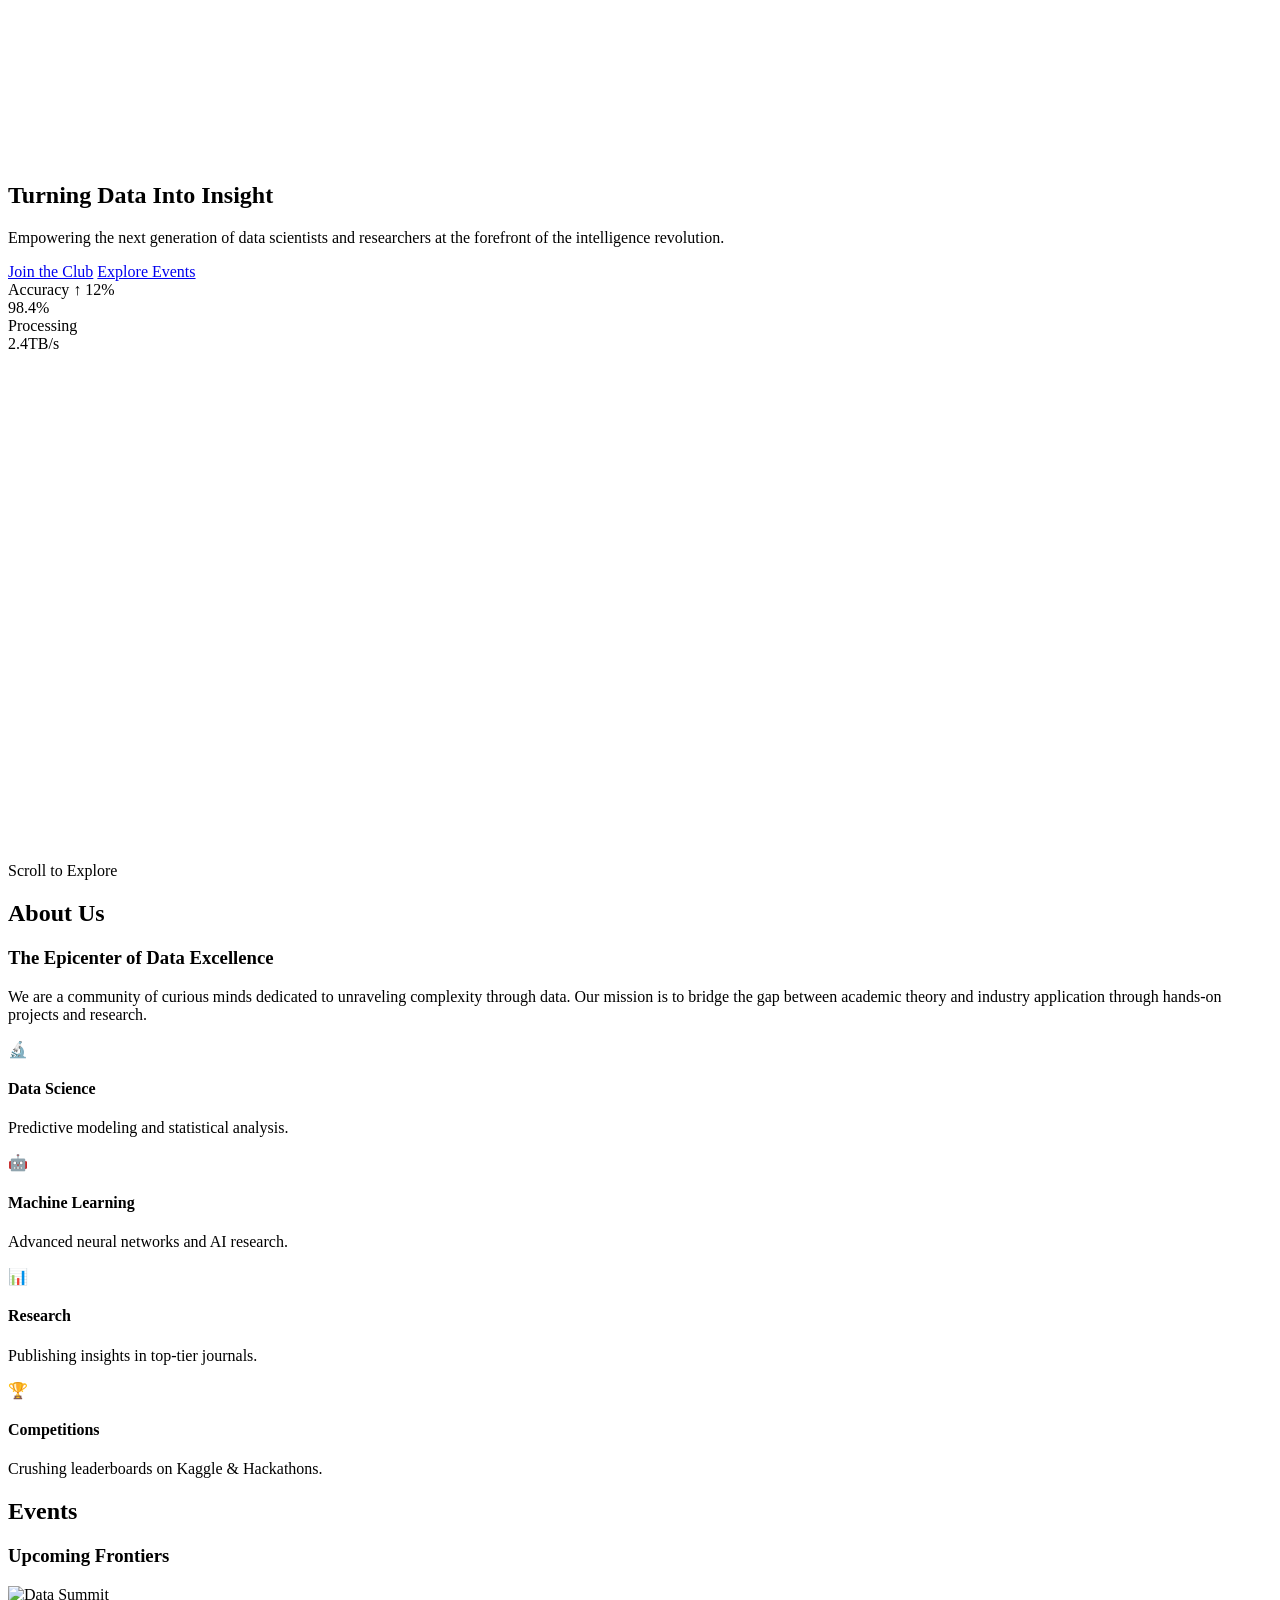
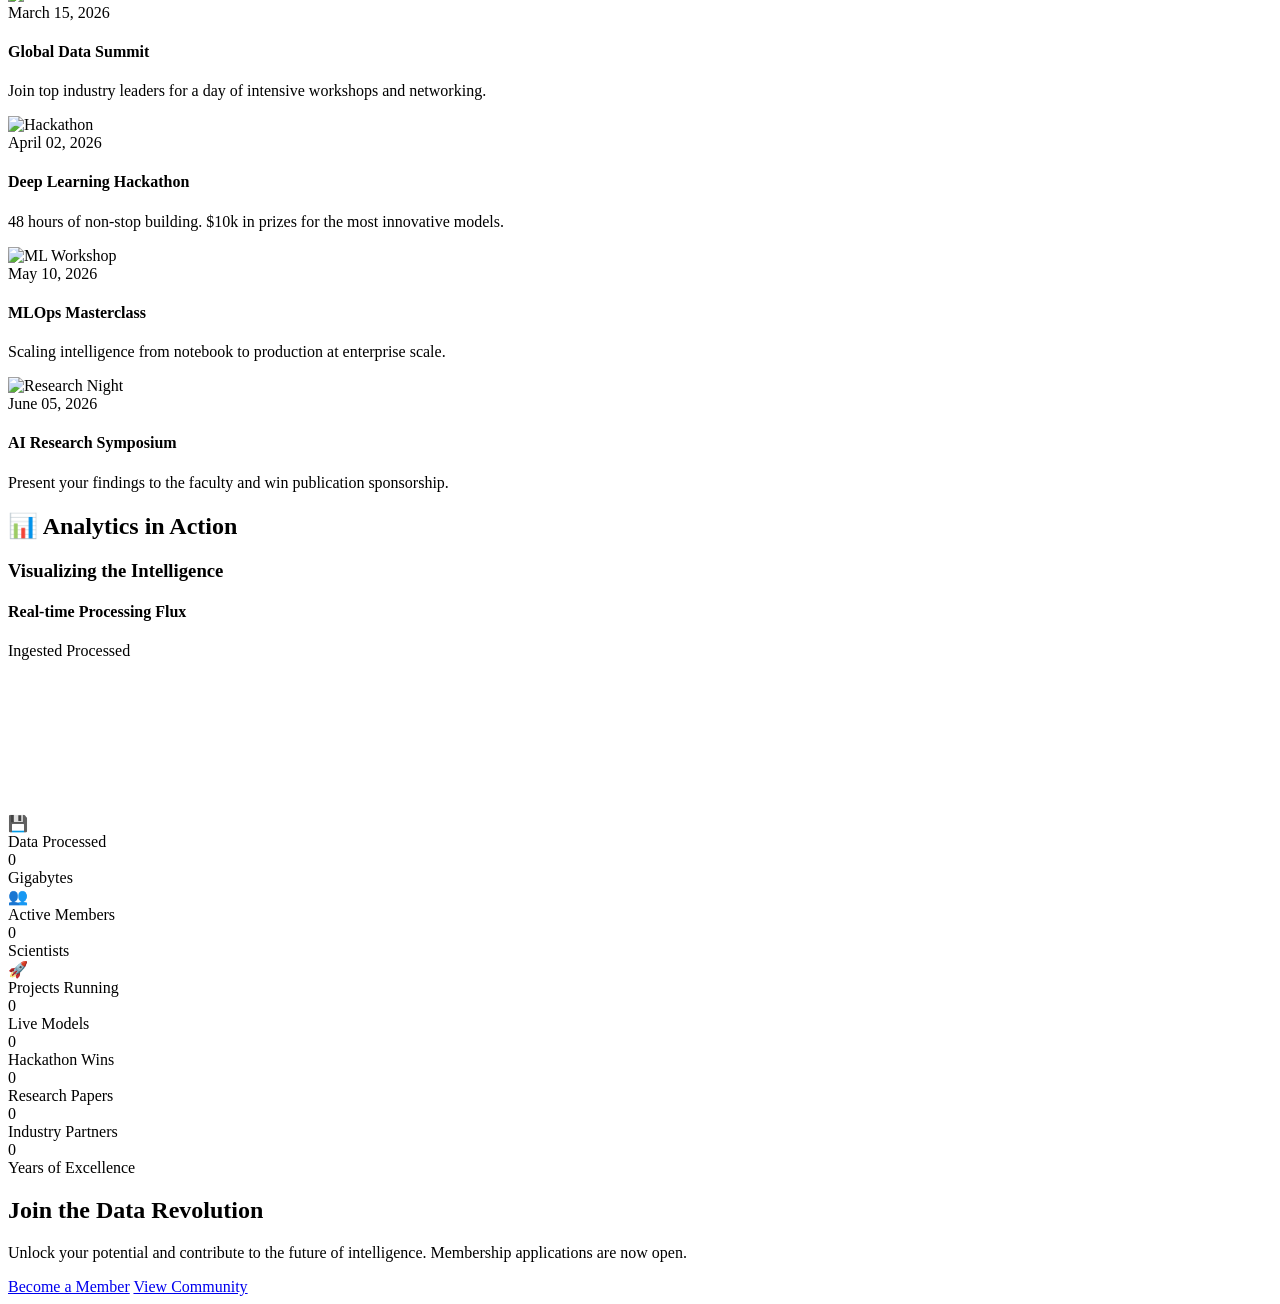
==== commit 1c220455: "seprated the navbar and footer from index and placed in the folder components so that every page can" ====
--- a/index.html
+++ b/index.html
@@ -15,20 +15,7 @@
     <div id="cursor-glow"></div>
 
     <!-- Navigation -->
-    <nav class="navbar glass">
-        <div class="container">
-            <div class="logo">
-                <span class="logo-icon">📊</span>
-                <span class="logo-text">Analytics<span>Club</span></span>
-            </div>
-            <ul class="nav-links">
-                <li><a href="#about">About</a></li>
-                <li><a href="#events">Events</a></li>
-                <li><a href="#analytics">Insights</a></li>
-                <li><a href="#join" class="btn-primary-sm">Join Now</a></li>
-            </ul>
-        </div>
-    </nav>
+    <div id="navbar"></div>
 
     <main>
         <!-- Hero Section -->
@@ -289,48 +276,9 @@
     </main>
 
     <!-- Footer -->
-    <footer class="footer">
-        <div class="container">
-            <div class="footer-top">
-                <div class="footer-brand">
-                    <div class="logo">
-                        <span class="logo-icon">📊</span>
-                        <span class="logo-text">Analytics<span>Club</span></span>
-                    </div>
-                    <p>Pioneering the future of data-driven decisions at the university level.</p>
-                </div>
-                <div class="footer-links">
-                    <div class="link-group">
-                        <h5>Explore</h5>
-                        <ul>
-                            <li><a href="#about">About Us</a></li>
-                            <li><a href="#events">Events</a></li>
-                            <li><a href="#analytics">Insights</a></li>
-                        </ul>
-                    </div>
-                    <div class="link-group">
-                        <h5>Social</h5>
-                        <ul>
-                            <li><a href="#">LinkedIn</a></li>
-                            <li><a href="#">X (Twitter)</a></li>
-                            <li><a href="#">GitHub</a></li>
-                        </ul>
-                    </div>
-                    <div class="link-group">
-                        <h5>Contact</h5>
-                        <ul>
-                            <li>contact@analyticsclub.edu</li>
-                            <li>University Campus, Building B</li>
-                        </ul>
-                    </div>
-                </div>
-            </div>
-            <div class="footer-bottom">
-                <p>&copy; 2026 Analytics Club. Built with ⚡ by Advanced AI.</p>
-            </div>
-        </div>
-    </footer>
-
+    <div id="footer"></div>
+
+    <script src="/Analytics-Club/js/components.js"></script>
     <script src="/Analytics-Club/js/home.js"></script>
 </body>
 </html>
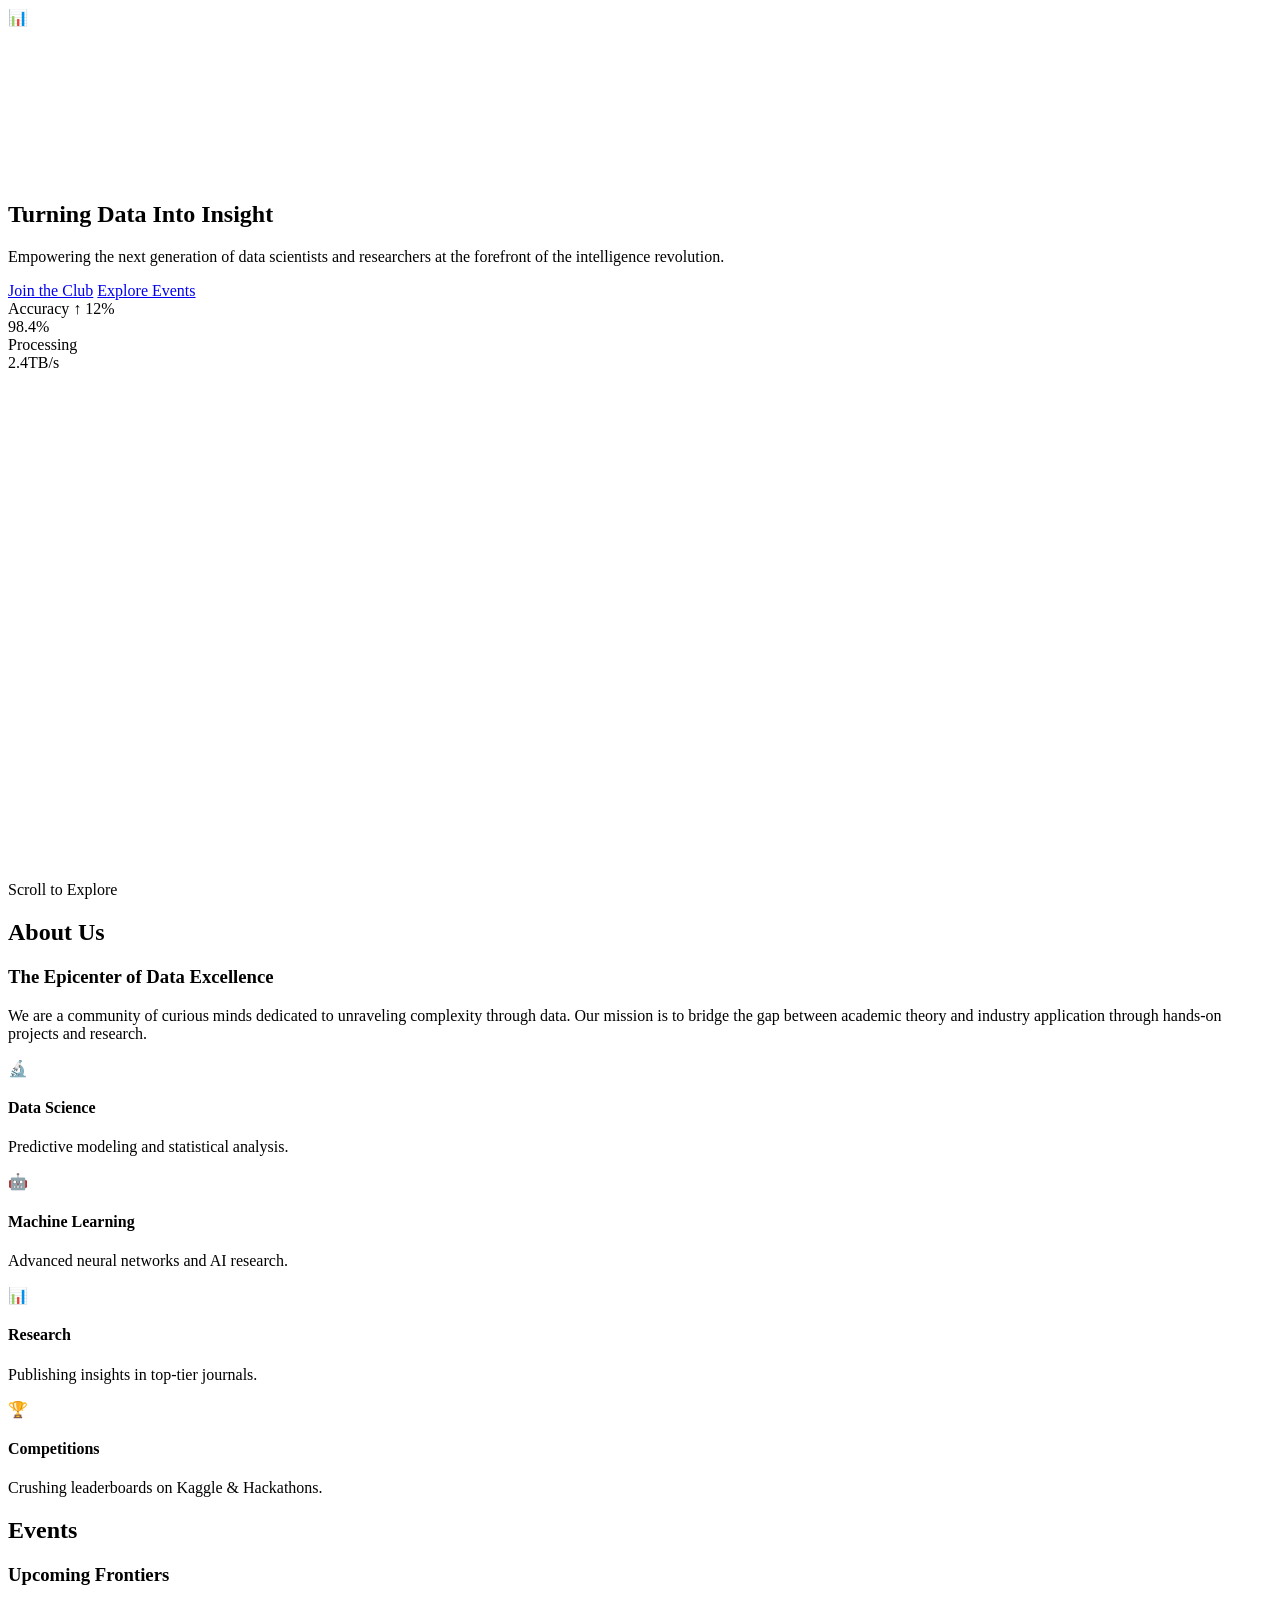
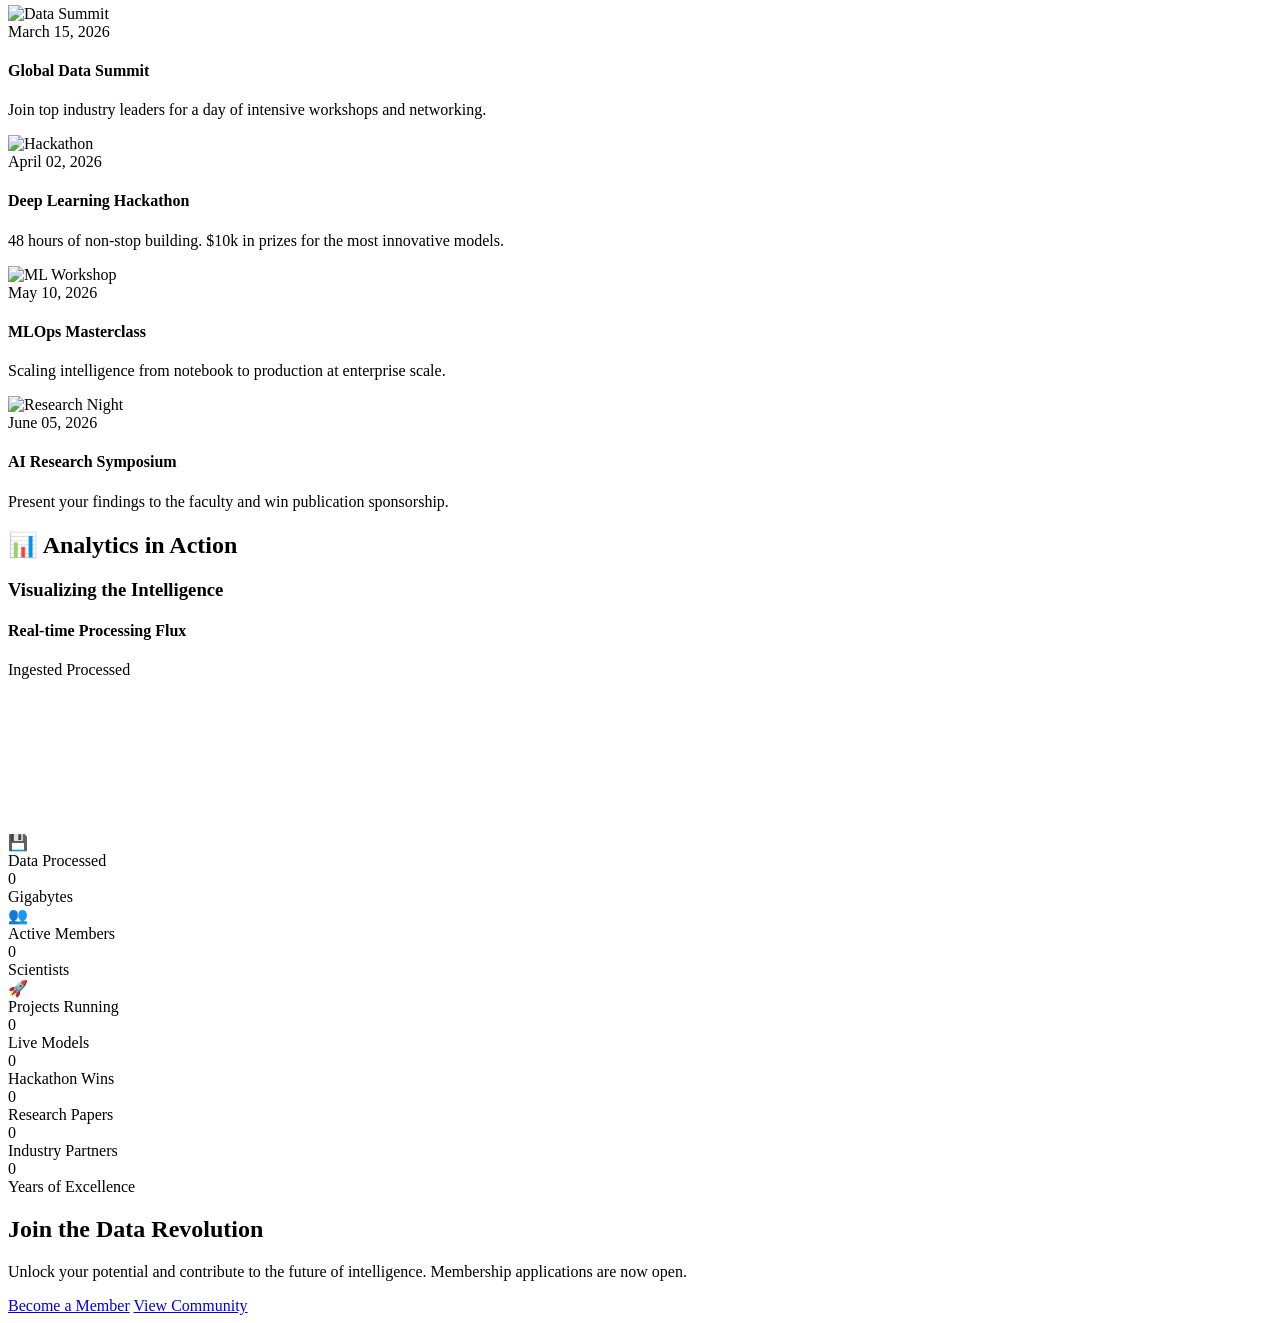
==== commit cc2c8b5f: "added simple preloader" ====
--- a/index.html
+++ b/index.html
@@ -11,6 +11,23 @@
     <link rel="stylesheet" href="/Analytics-Club/css/home.css">
 </head>
 <body class="deep-analytics">
+    <!-- PRELOADER -->
+
+<div id="preloader">
+
+    <div class="loader-content">
+
+        <div class="logo-spinner">
+            📊
+        </div>
+
+        <div class="progress-bar">
+            <div class="progress"></div>
+        </div>
+
+    </div>
+
+</div>
     <!-- Cursor Spotlight Effect -->
     <div id="cursor-glow"></div>
 
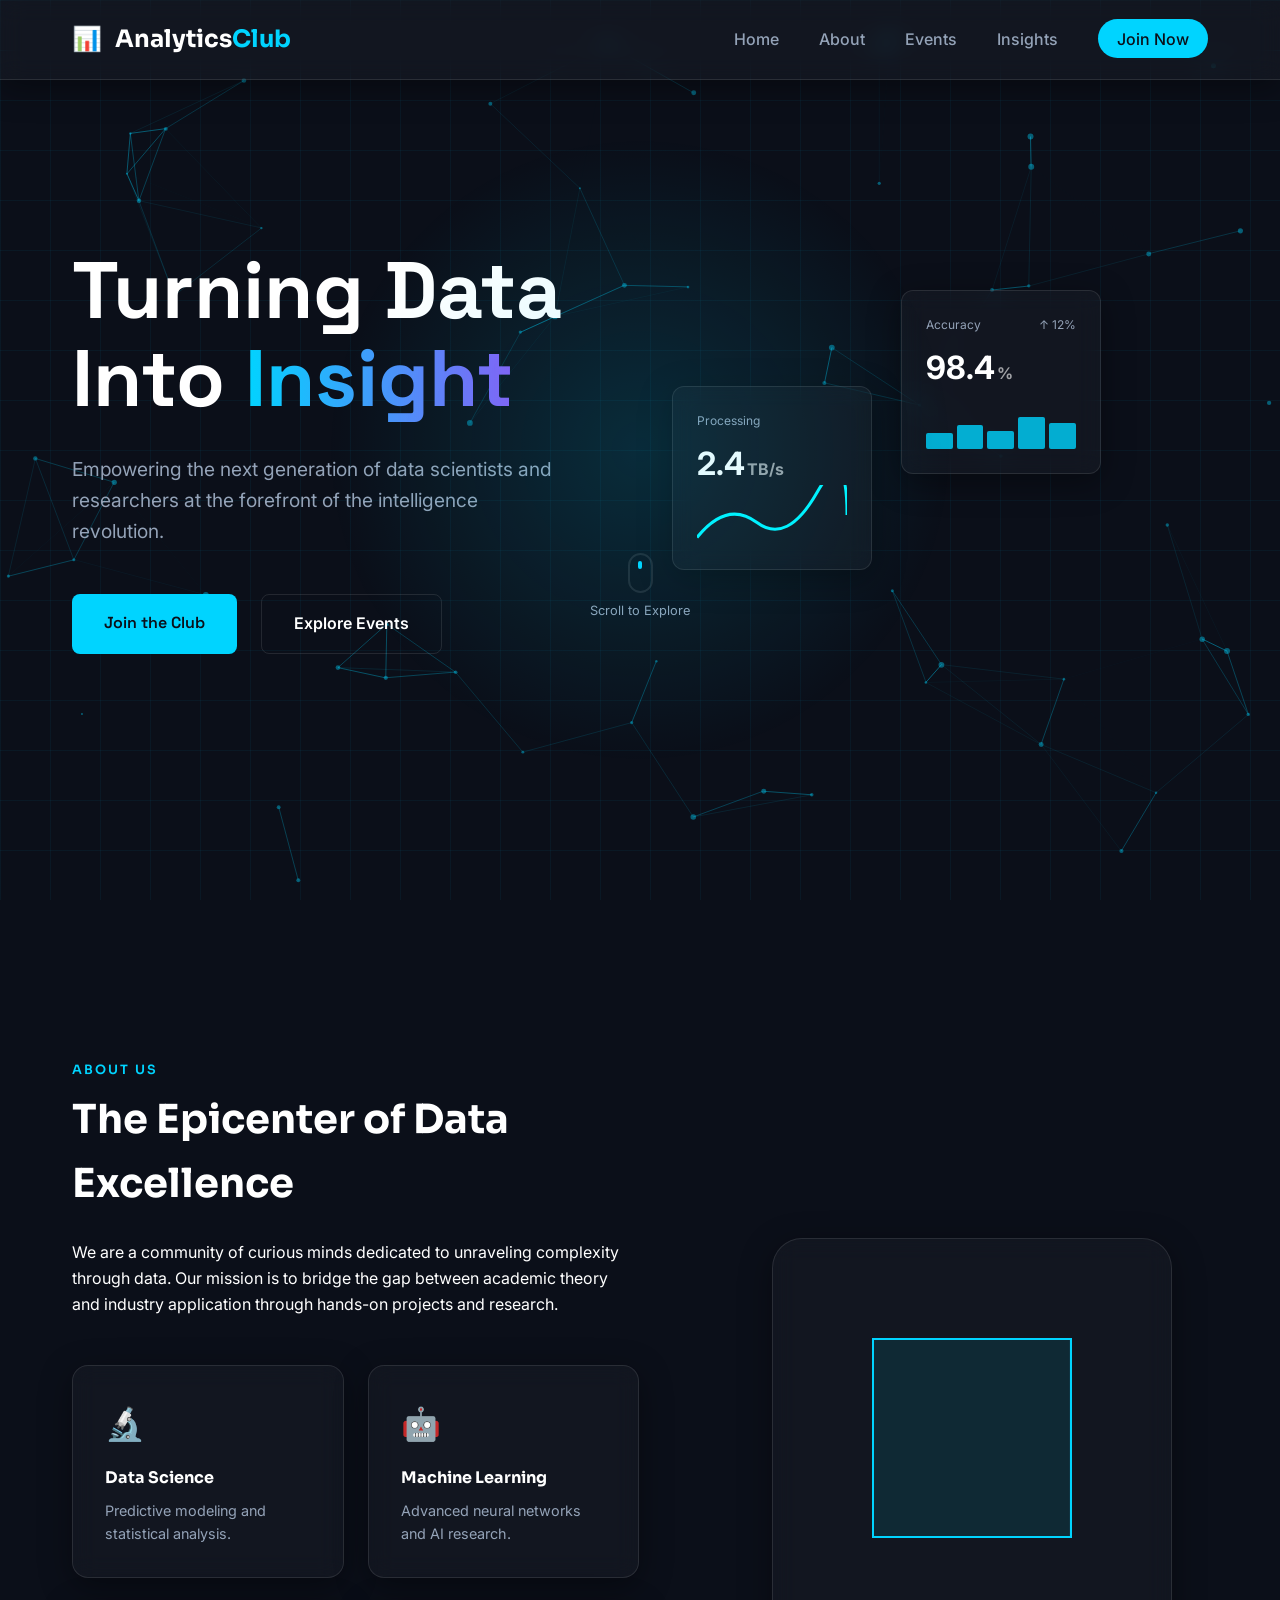
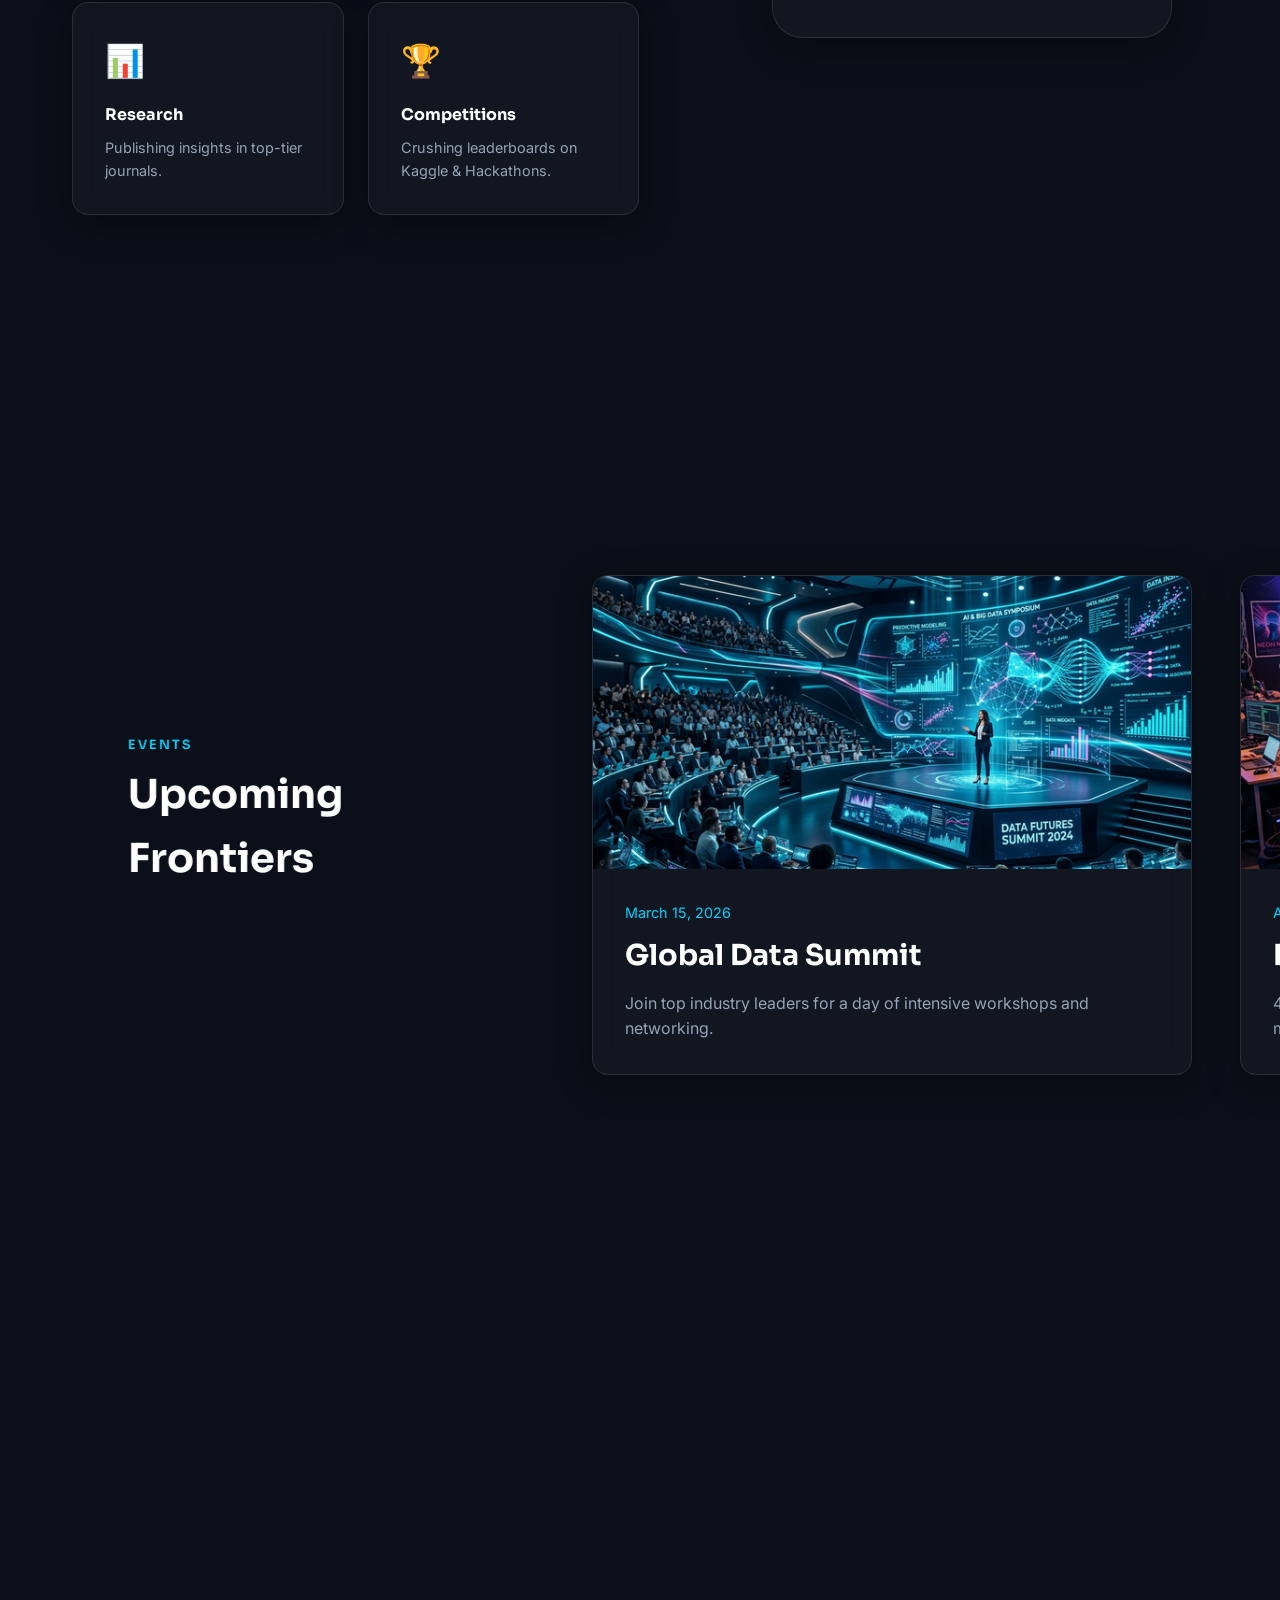
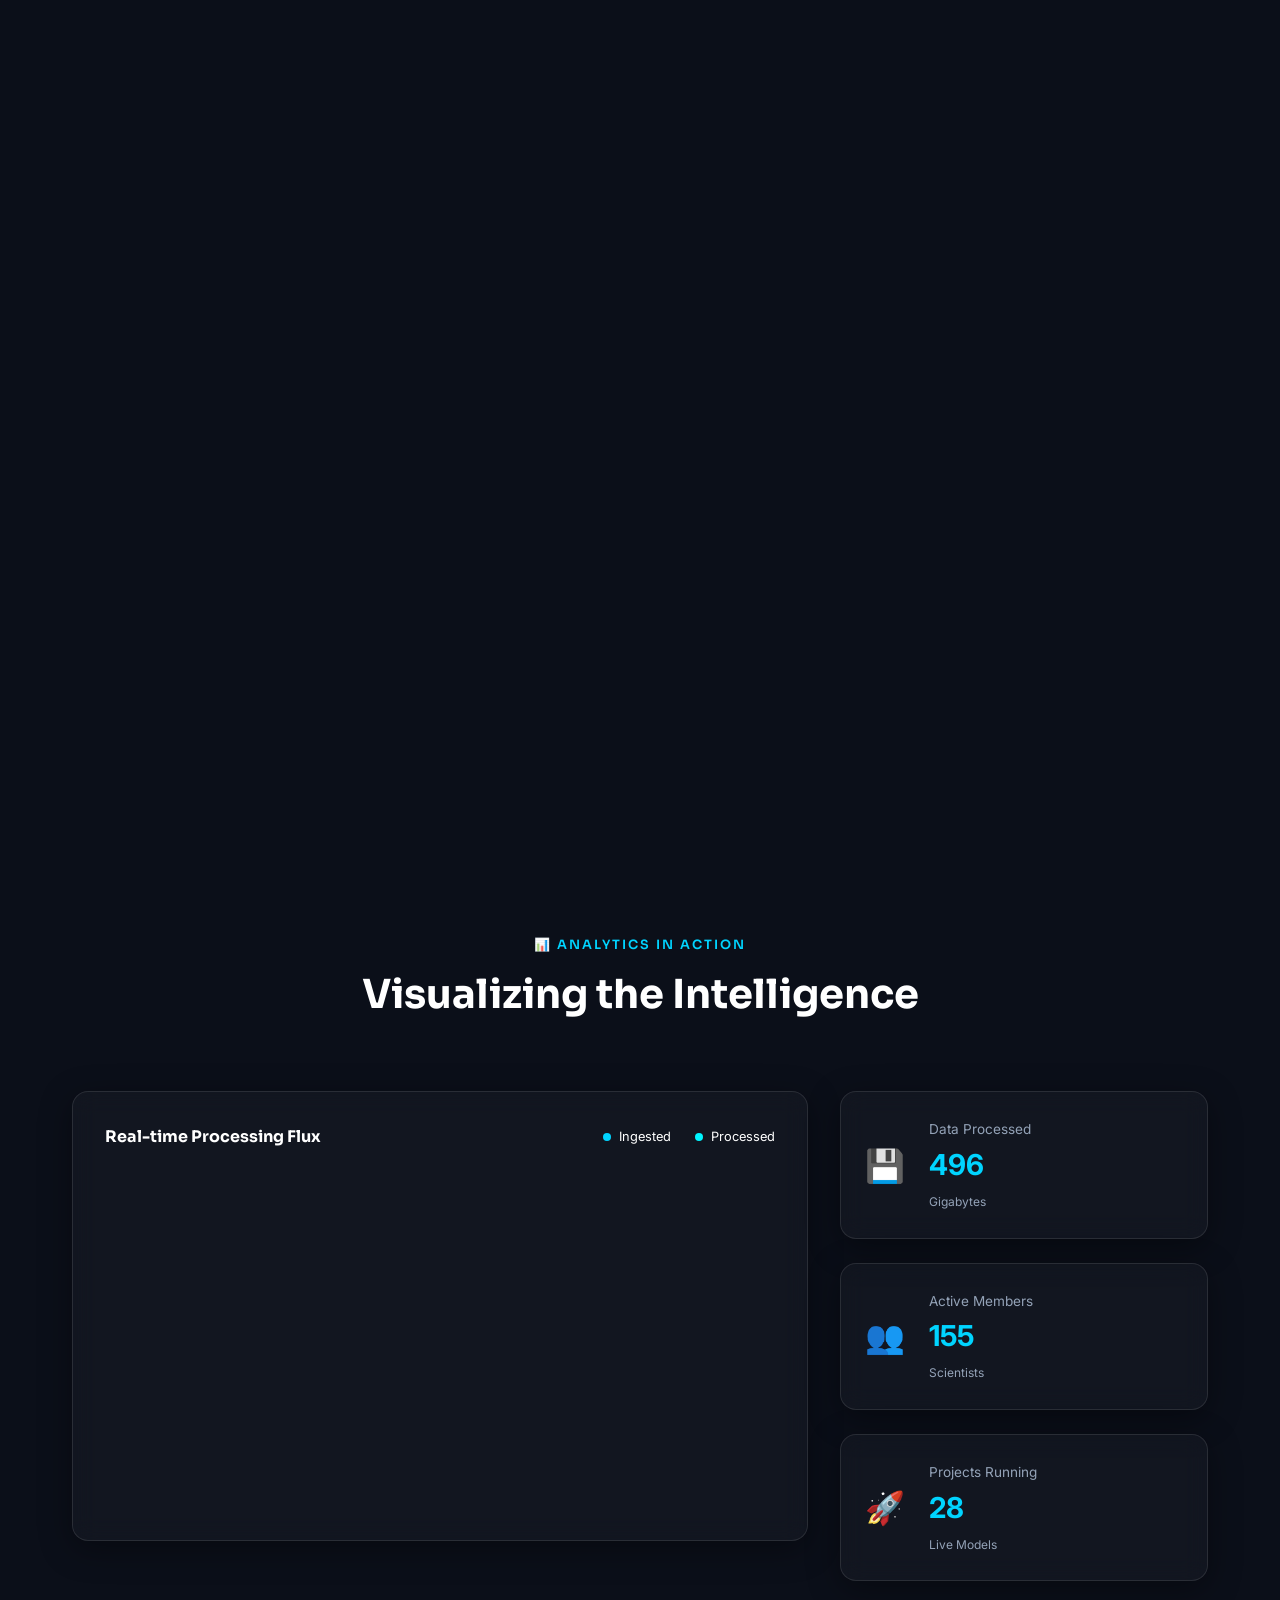
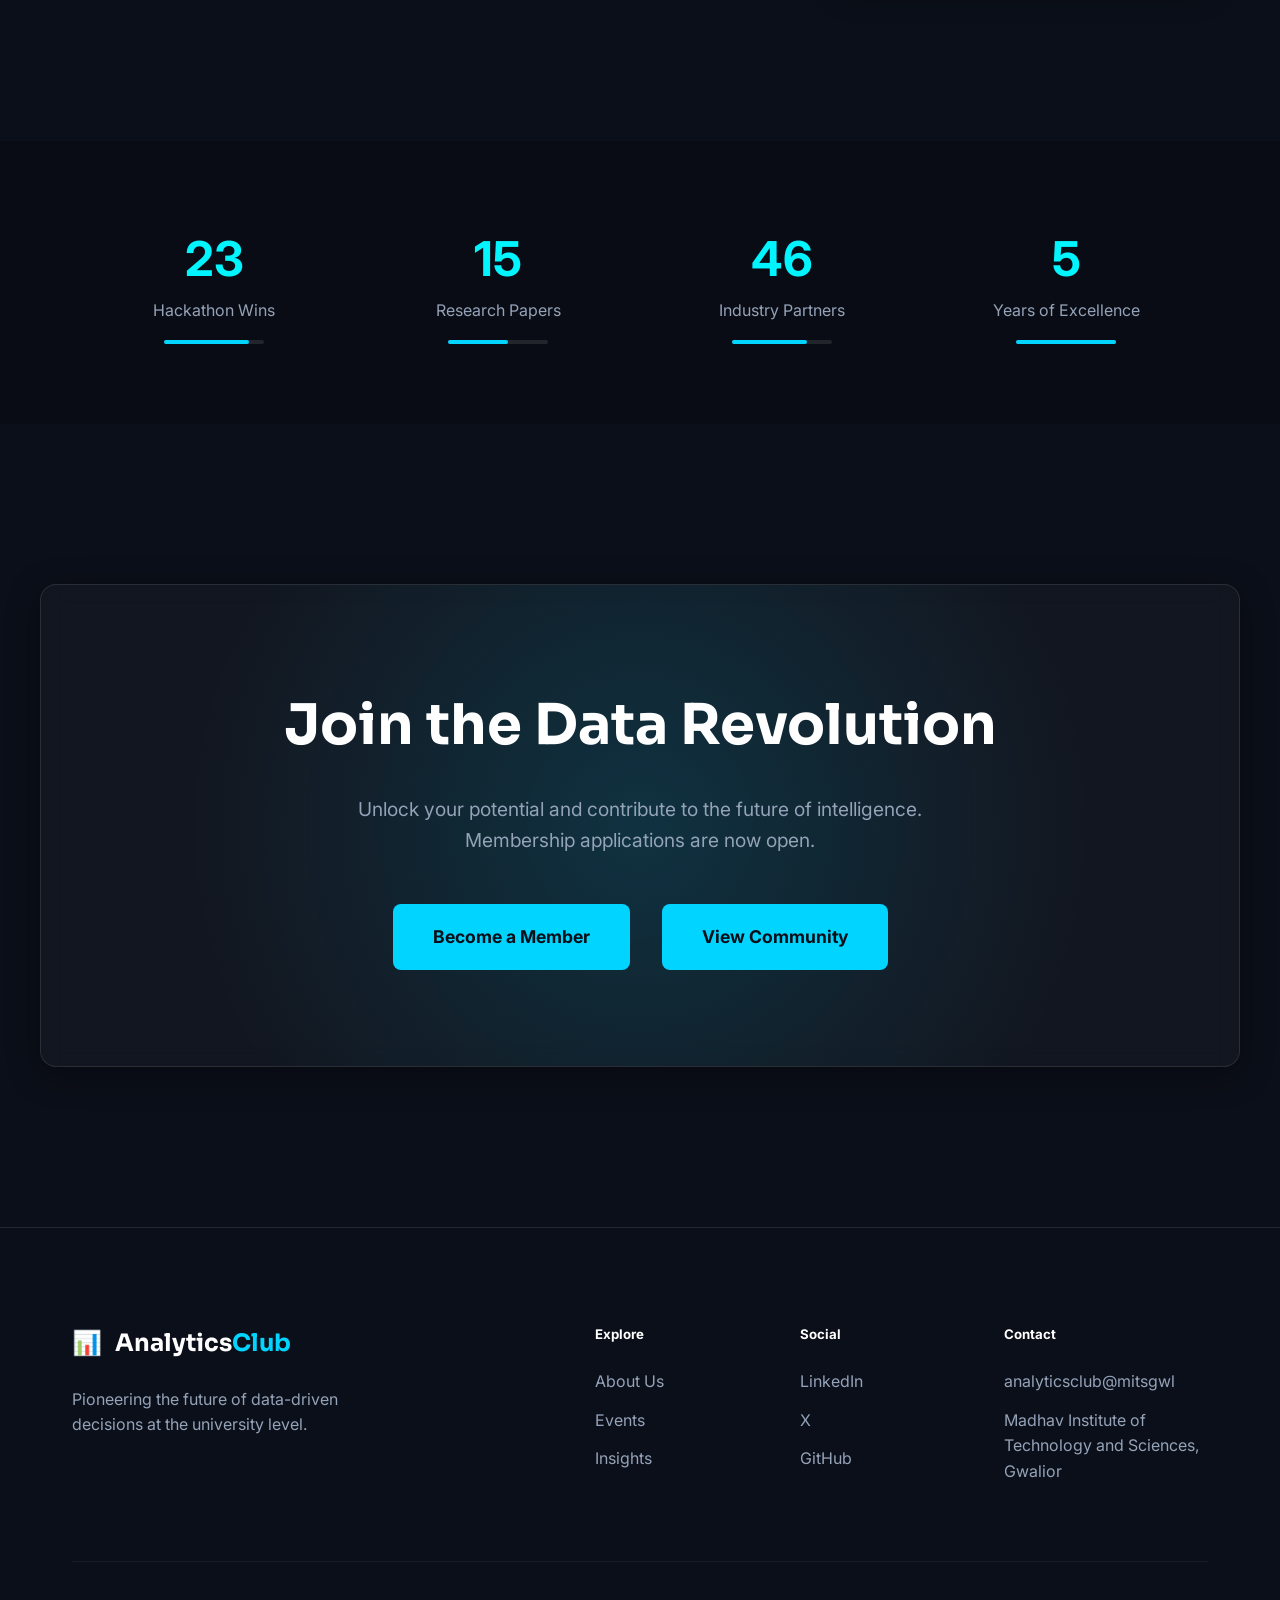
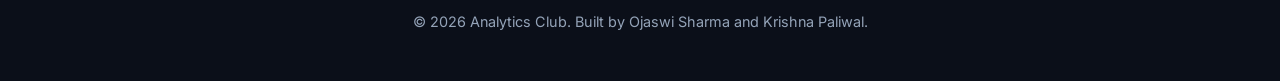
==== commit ef2effdd: "Refactored UI structure: separated global/home CSS and added navbar/footer components" ====
--- a/index.html
+++ b/index.html
@@ -1,5 +1,6 @@
 <!DOCTYPE html>
 <html lang="en">
+
 <head>
     <meta charset="UTF-8">
     <meta name="viewport" content="width=device-width, initial-scale=1.0">
@@ -7,46 +8,34 @@
     <!-- Modern Tech Fonts -->
     <link rel="preconnect" href="https://fonts.googleapis.com">
     <link rel="preconnect" href="https://fonts.gstatic.com" crossorigin>
-    <link href="https://fonts.googleapis.com/css2?family=Inter:wght@300;400;600;700&family=Sora:wght@400;600;700&family=Space+Grotesk:wght@400;500;700&display=swap" rel="stylesheet">
-    <link rel="stylesheet" href="/Analytics-Club/css/home.css">
+    <link
+        href="https://fonts.googleapis.com/css2?family=Inter:wght@300;400;600;700&family=Sora:wght@400;600;700&family=Space+Grotesk:wght@400;500;700&display=swap"
+        rel="stylesheet">
+    <link rel="stylesheet" href="css/global.css">
+    <link rel="stylesheet" href="css/home.css">
 </head>
+
 <body class="deep-analytics">
-    <!-- PRELOADER -->
-
-<div id="preloader">
-
-    <div class="loader-content">
-
-        <div class="logo-spinner">
-            📊
-        </div>
-
-        <div class="progress-bar">
-            <div class="progress"></div>
-        </div>
-
-    </div>
-
-</div>
     <!-- Cursor Spotlight Effect -->
     <div id="cursor-glow"></div>
 
-    <!-- Navigation -->
-    <div id="navbar"></div>
+    <!-- Navigation Placeholder -->
+    <div id="navbar-container"></div>
 
     <main>
         <!-- Hero Section -->
         <section id="hero" class="hero-section">
             <div class="grid-background"></div>
             <canvas id="hero-canvas"></canvas>
-            
+
             <div class="container hero-content">
                 <div class="hero-text-wrapper translate-z">
                     <h1 class="hero-title animate-in">Turning Data Into <span class="gradient-text">Insight</span></h1>
-                    <p class="hero-subtitle animate-in">Empowering the next generation of data scientists and researchers at the forefront of the intelligence revolution.</p>
+                    <p class="hero-subtitle animate-in">Empowering the next generation of data scientists and
+                        researchers at the forefront of the intelligence revolution.</p>
                     <div class="hero-actions animate-in">
                         <a href="#join" class="btn-primary">Join the Club</a>
-                        <a href="#events" class="btn-secondary">Explore Events</a>
+                        <a href="events.html" class="btn-secondary">Explore Events</a>
                     </div>
                 </div>
 
@@ -73,7 +62,8 @@
                         <div class="card-value">2.4<span class="unit">TB/s</span></div>
                         <div class="mini-chart line-chart">
                             <svg viewBox="0 0 100 40">
-                                <path d="M0 35 Q 20 10, 40 25 T 80 5 T 100 20" fill="none" stroke="var(--neon-cyan)" stroke-width="2" />
+                                <path d="M0 35 Q 20 10, 40 25 T 80 5 T 100 20" fill="none" stroke="var(--neon-cyan)"
+                                    stroke-width="2" />
                             </svg>
                         </div>
                     </div>
@@ -94,8 +84,10 @@
                 <div class="about-text reveal-left">
                     <h2 class="section-tag">About Us</h2>
                     <h3 class="section-title">The Epicenter of Data Excellence</h3>
-                    <p>We are a community of curious minds dedicated to unraveling complexity through data. Our mission is to bridge the gap between academic theory and industry application through hands-on projects and research.</p>
-                    
+                    <p>We are a community of curious minds dedicated to unraveling complexity through data. Our mission
+                        is to bridge the gap between academic theory and industry application through hands-on projects
+                        and research.</p>
+
                     <div class="feature-grid">
                         <div class="feature-card glass">
                             <div class="icon">🔬</div>
@@ -148,7 +140,7 @@
                         <!-- Event Card 1 -->
                         <div class="event-card glass">
                             <div class="card-img">
-                                <img src="/Analytics-Club/assets/images/event1.jpg" alt="Data Summit">
+                                <img src="assets/images/event1.jpg" alt="Data Summit">
                                 <div class="card-glow"></div>
                             </div>
                             <div class="card-info">
@@ -160,7 +152,7 @@
                         <!-- Event Card 2 -->
                         <div class="event-card glass">
                             <div class="card-img">
-                                <img src="/Analytics-Club/assets/images/event2.jpg" alt="Hackathon">
+                                <img src="assets/images/event2.jpg" alt="Hackathon">
                                 <div class="card-glow"></div>
                             </div>
                             <div class="card-info">
@@ -172,7 +164,7 @@
                         <!-- Event Card 3 -->
                         <div class="event-card glass">
                             <div class="card-img">
-                                <img src="/Analytics-Club/assets/images/event3.jpg" alt="ML Workshop">
+                                <img src="assets/images/event3.jpg" alt="ML Workshop">
                                 <div class="card-glow"></div>
                             </div>
                             <div class="card-info">
@@ -181,10 +173,10 @@
                                 <p>Scaling intelligence from notebook to production at enterprise scale.</p>
                             </div>
                         </div>
-                         <!-- Event Card 4 -->
-                         <div class="event-card glass">
+                        <!-- Event Card 4 -->
+                        <div class="event-card glass">
                             <div class="card-img">
-                                <img src="/Analytics-Club/assets/images/event4.jpg" alt="Research Night">
+                                <img src="assets/images/event4.jpg" alt="Research Night">
                                 <div class="card-glow"></div>
                             </div>
                             <div class="card-info">
@@ -257,22 +249,30 @@
                     <div class="achievement-item">
                         <div class="stat-value counter" data-target="50">0</div>
                         <div class="stat-label">Hackathon Wins</div>
-                        <div class="mini-bar-track"><div class="mini-bar" style="width: 85%"></div></div>
+                        <div class="mini-bar-track">
+                            <div class="mini-bar" style="width: 85%"></div>
+                        </div>
                     </div>
                     <div class="achievement-item">
                         <div class="stat-value counter" data-target="15">0</div>
                         <div class="stat-label">Research Papers</div>
-                        <div class="mini-bar-track"><div class="mini-bar" style="width: 60%"></div></div>
+                        <div class="mini-bar-track">
+                            <div class="mini-bar" style="width: 60%"></div>
+                        </div>
                     </div>
                     <div class="achievement-item">
                         <div class="stat-value counter" data-target="120">0</div>
                         <div class="stat-label">Industry Partners</div>
-                        <div class="mini-bar-track"><div class="mini-bar" style="width: 75%"></div></div>
+                        <div class="mini-bar-track">
+                            <div class="mini-bar" style="width: 75%"></div>
+                        </div>
                     </div>
                     <div class="achievement-item">
                         <div class="stat-value counter" data-target="5">0</div>
                         <div class="stat-label">Years of Excellence</div>
-                        <div class="mini-bar-track"><div class="mini-bar" style="width: 100%"></div></div>
+                        <div class="mini-bar-track">
+                            <div class="mini-bar" style="width: 100%"></div>
+                        </div>
                     </div>
                 </div>
             </div>
@@ -283,19 +283,21 @@
             <div class="container glass cta-inner">
                 <div class="glow-bg"></div>
                 <h2 class="reveal-up">Join the Data Revolution</h2>
-                <p class="reveal-up">Unlock your potential and contribute to the future of intelligence. Membership applications are now open.</p>
+                <p class="reveal-up">Unlock your potential and contribute to the future of intelligence. Membership
+                    applications are now open.</p>
                 <div class="cta-btns reveal-up">
                     <a href="#" class="btn-primary-glowing">Become a Member</a>
-                    <a href="#" class="btn-outline">View Community</a>
+                    <a href="#" class="btn-primary-glowing">View Community</a>
                 </div>
             </div>
         </section>
     </main>
 
-    <!-- Footer -->
-    <div id="footer"></div>
-
-    <script src="/Analytics-Club/js/components.js"></script>
-    <script src="/Analytics-Club/js/home.js"></script>
+    <!-- Footer Placeholder -->
+    <div id="footer-container"></div>
+
+    <script src="js/components.js"></script>
+    <script src="js/script.js"></script>
 </body>
-</html>
+
+</html>
--- a/css/global.css
+++ b/css/global.css
@@ -0,0 +1,435 @@
+:root {
+    /* Color Palette */
+    --bg-deep: #0B0F19;
+    --bg-card: rgba(255, 255, 255, 0.03);
+    --bg-card-hover: rgba(255, 255, 255, 0.06);
+    --border-glass: rgba(255, 255, 255, 0.1);
+
+    --neon-blue: #00D4FF;
+    --neon-cyan: #00F5FF;
+    --neon-violet: #8B5CF6;
+    --text-primary: #FFFFFF;
+    --text-secondary: #94A3B8;
+
+    --gradient-blue: linear-gradient(135deg, #00D4FF 0%, #0072FF 100%);
+    --gradient-fusion: linear-gradient(90deg, #00D4FF 0%, #8B5CF6 100%);
+    --gradient-glow: radial-gradient(circle at var(--mouse-x, 50%) var(--mouse-y, 50%), rgba(0, 212, 255, 0.15) 0%, transparent 40%);
+
+    /* Spacing & Sizing */
+    --container-width: 1200px;
+    --nav-height: 80px;
+
+    /* Animation */
+    --spring-easing: cubic-bezier(0.4, 0, 0.2, 1);
+}
+
+* {
+    margin: 0;
+    padding: 0;
+    box-sizing: border-box;
+    scroll-behavior: smooth;
+}
+
+html,
+body {
+    overflow-x: hidden;
+    width: 100%;
+}
+
+body {
+    background-color: var(--bg-deep);
+    color: var(--text-primary);
+    font-family: 'Inter', sans-serif;
+    line-height: 1.6;
+    -webkit-font-smoothing: antialiased;
+}
+
+h1,
+h2,
+h3,
+h4,
+.logo-text {
+    font-family: 'Sora', sans-serif;
+    font-weight: 700;
+}
+
+img {
+    max-width: 100%;
+    height: auto;
+}
+
+.container {
+    max-width: var(--container-width);
+    margin: 0 auto;
+    padding: 0 2rem;
+}
+
+/* Global Elements */
+.glass {
+    background: var(--bg-card);
+    backdrop-filter: blur(12px);
+    -webkit-backdrop-filter: blur(12px);
+    border: 1px solid var(--border-glass);
+    border-radius: 16px;
+    box-shadow: 0 8px 32px 0 rgba(0, 0, 0, 0.37);
+}
+
+.gradient-text {
+    background: var(--gradient-fusion);
+    -webkit-background-clip: text;
+    background-clip: text;
+    -webkit-text-fill-color: transparent;
+}
+
+.section-tag {
+    color: var(--neon-blue);
+    text-transform: uppercase;
+    letter-spacing: 2px;
+    font-size: 0.8rem;
+    font-weight: 600;
+    margin-bottom: 0.5rem;
+    display: block;
+}
+
+.section-title {
+    font-size: 2.5rem;
+    margin-bottom: 1.5rem;
+}
+
+.center {
+    text-align: center;
+}
+
+/* Cursor Glow */
+#cursor-glow {
+    position: fixed;
+    top: 0;
+    left: 0;
+    width: 100vw;
+    height: 100vh;
+    pointer-events: none;
+    z-index: 9999;
+    background: var(--gradient-glow);
+    transition: opacity 0.3s;
+}
+
+/* Navbar */
+.navbar {
+    position: fixed;
+    top: 0;
+    left: 0;
+    width: 100%;
+    height: var(--nav-height);
+    z-index: 1000;
+    border-radius: 0;
+    border-top: none;
+    border-left: none;
+    border-right: none;
+}
+
+.navbar .container {
+    display: flex;
+    justify-content: space-between;
+    align-items: center;
+    height: 100%;
+}
+
+.logo {
+    display: flex;
+    align-items: center;
+    gap: 0.8rem;
+    font-size: 1.5rem;
+    z-index: 1001;
+    /* Stay above mobile menu */
+}
+
+.logo-text span {
+    color: var(--neon-blue);
+}
+
+.nav-links {
+    display: flex;
+    list-style: none;
+    gap: 2.5rem;
+    align-items: center;
+}
+
+.nav-links a {
+    text-decoration: none;
+    color: var(--text-secondary);
+    font-weight: 500;
+    transition: color 0.3s;
+}
+
+.nav-links a:hover {
+    color: var(--neon-blue);
+}
+
+/* Mobile Menu Toggle */
+.mobile-menu-btn {
+    display: none;
+    flex-direction: column;
+    justify-content: space-between;
+    width: 30px;
+    height: 21px;
+    background: transparent;
+    border: none;
+    cursor: pointer;
+    z-index: 1001;
+}
+
+.mobile-menu-btn span {
+    display: block;
+    width: 100%;
+    height: 3px;
+    background-color: var(--text-primary);
+    border-radius: 3px;
+    transition: all 0.3s ease;
+}
+
+.mobile-menu-btn.active span:nth-child(1) {
+    transform: translateY(9px) rotate(45deg);
+}
+
+.mobile-menu-btn.active span:nth-child(2) {
+    opacity: 0;
+}
+
+.mobile-menu-btn.active span:nth-child(3) {
+    transform: translateY(-9px) rotate(-45deg);
+}
+
+/* Buttons */
+.btn-primary-sm {
+    background: var(--neon-blue);
+    color: var(--bg-deep) !important;
+    padding: 0.6rem 1.2rem;
+    border-radius: 50px;
+}
+
+.btn-primary {
+    background: var(--neon-blue);
+    color: var(--bg-deep);
+    padding: 1rem 2rem;
+    border-radius: 8px;
+    text-decoration: none;
+    font-weight: 600;
+    font-family: 'Space Grotesk', sans-serif;
+    transition: transform 0.3s, box-shadow 0.3s;
+    display: inline-block;
+}
+
+.btn-primary:hover {
+    transform: translateY(-2px);
+    box-shadow: 0 0 20px rgba(0, 212, 255, 0.4);
+}
+
+.btn-secondary {
+    border: 1px solid var(--border-glass);
+    color: var(--text-primary);
+    padding: 1rem 2rem;
+    border-radius: 8px;
+    text-decoration: none;
+    font-weight: 600;
+    transition: background 0.3s;
+    display: inline-block;
+}
+
+.btn-secondary:hover {
+    background: var(--bg-card-hover);
+}
+
+.btn-primary-glowing {
+    background: var(--neon-blue);
+    color: var(--bg-deep);
+    padding: 1.2rem 2.5rem;
+    border-radius: 8px;
+    text-decoration: none;
+    font-weight: 700;
+    font-size: 1.1rem;
+    position: relative;
+    overflow: hidden;
+    animation: glow-pulse 2s infinite alternate;
+}
+
+@keyframes glow-pulse {
+    from {
+        box-shadow: 0 0 10px rgba(0, 212, 255, 0.3);
+    }
+
+    to {
+        box-shadow: 0 0 30px rgba(0, 212, 255, 0.6);
+    }
+}
+
+/* Footer */
+.footer {
+    padding: 6rem 0 3rem;
+    border-top: 1px solid var(--border-glass);
+}
+
+.footer-top {
+    display: grid;
+    grid-template-columns: 1.5fr 2fr;
+    gap: 4rem;
+    margin-bottom: 4rem;
+}
+
+.footer-brand p {
+    margin-top: 1.5rem;
+    color: var(--text-secondary);
+    max-width: 300px;
+}
+
+.footer-links {
+    display: grid;
+    grid-template-columns: repeat(3, 1fr);
+}
+
+.link-group h5 {
+    margin-bottom: 1.5rem;
+    color: var(--text-primary);
+}
+
+.link-group ul {
+    list-style: none;
+}
+
+.link-group li {
+    margin-bottom: 0.8rem;
+    color: var(--text-secondary);
+}
+
+.link-group a {
+    text-decoration: none;
+    color: var(--text-secondary);
+    transition: color 0.3s;
+}
+
+.link-group a:hover {
+    color: var(--neon-blue);
+}
+
+.footer-bottom {
+    text-align: center;
+    padding-top: 3rem;
+    border-top: 1px solid rgba(255, 255, 255, 0.05);
+    color: var(--text-secondary);
+    font-size: 0.9rem;
+}
+
+/* Base Animations */
+.animate-in {
+    opacity: 0;
+    transform: translateY(30px);
+    transition: 0.8s var(--spring-easing);
+}
+
+.animate-in.active {
+    opacity: 1;
+    transform: translateY(0);
+}
+
+.reveal-up {
+    opacity: 0;
+    transform: translateY(50px);
+    transition: 1s var(--spring-easing);
+}
+
+.reveal-left {
+    opacity: 0;
+    transform: translateX(-50px);
+    transition: 1.2s var(--spring-easing);
+}
+
+.reveal-right {
+    opacity: 0;
+    transform: translateX(50px);
+    transition: 1.2s var(--spring-easing);
+}
+
+.reveal-up.active,
+.reveal-left.active,
+.reveal-right.active {
+    opacity: 1;
+    transform: translate(0);
+}
+
+/* Global Responsive Rules */
+@media (max-width: 1024px) {
+    .container {
+        padding: 0 1.5rem;
+    }
+
+    .footer-top {
+        grid-template-columns: 1fr;
+        text-align: center;
+    }
+
+    .footer-brand p {
+        margin: 1.5rem auto 0;
+    }
+
+    .footer-links {
+        margin-top: 3rem;
+    }
+
+    #cursor-glow {
+        display: none;
+    }
+}
+
+@media (max-width: 768px) {
+    .section-title {
+        font-size: 2rem;
+    }
+
+    .mobile-menu-btn {
+        display: flex;
+    }
+
+    .nav-links {
+        position: fixed;
+        top: 0;
+        right: -100%;
+        width: 100%;
+        height: 100vh;
+        background: var(--bg-deep);
+        flex-direction: column;
+        justify-content: center;
+        gap: 2rem;
+        transition: right 0.3s ease-in-out;
+        z-index: 1000;
+        padding: 2rem;
+    }
+
+    .nav-links.active {
+        right: 0;
+    }
+
+    .nav-links a {
+        font-size: 1.5rem;
+    }
+
+    .footer-links {
+        grid-template-columns: 1fr;
+        gap: 2rem;
+    }
+
+    .container {
+        padding: 0 1rem;
+    }
+}
+
+@media (max-width: 480px) {
+    .section-title {
+        font-size: 1.8rem;
+    }
+
+    .btn-primary,
+    .btn-secondary,
+    .btn-primary-glowing {
+        width: 100%;
+        text-align: center;
+    }
+}
--- a/css/home.css
+++ b/css/home.css
@@ -0,0 +1,709 @@
+/* Hero Section */
+.hero-section {
+    height: 100vh;
+    display: flex;
+    align-items: center;
+    position: relative;
+    overflow: hidden;
+}
+
+.grid-background {
+    position: absolute;
+    inset: 0;
+    background-image:
+        linear-gradient(rgba(0, 212, 255, 0.05) 1px, transparent 1px),
+        linear-gradient(90deg, rgba(0, 212, 255, 0.05) 1px, transparent 1px);
+    background-size: 50px 50px;
+    z-index: 1;
+}
+
+#hero-canvas {
+    position: absolute;
+    inset: 0;
+    z-index: 2;
+}
+
+.hero-content {
+    position: relative;
+    z-index: 10;
+    display: grid;
+    grid-template-columns: 1fr 1fr;
+    align-items: center;
+    gap: 4rem;
+}
+
+.hero-title {
+    font-size: clamp(2.5rem, 8vw, 5rem);
+    line-height: 1.1;
+    margin-bottom: 2rem;
+    font-family: 'Space Grotesk', sans-serif;
+}
+
+.hero-subtitle {
+    font-size: 1.2rem;
+    color: var(--text-secondary);
+    max-width: 500px;
+    margin-bottom: 3rem;
+}
+
+.hero-actions {
+    display: flex;
+    gap: 1.5rem;
+    flex-wrap: wrap;
+    /* Helps on mobile */
+}
+
+/* Floating UI */
+.floating-ui-elements {
+    position: relative;
+    height: 400px;
+}
+
+.ui-card {
+    position: absolute;
+    padding: 1.5rem;
+    width: 200px;
+    border-radius: 12px;
+}
+
+.float-1 {
+    top: 10%;
+    right: 20%;
+    animation: float 6s infinite ease-in-out;
+}
+
+.float-2 {
+    bottom: 20%;
+    left: 0%;
+    animation: float 8s infinite ease-in-out reverse;
+}
+
+@keyframes float {
+
+    0%,
+    100% {
+        transform: translateY(0) rotate(0);
+    }
+
+    50% {
+        transform: translateY(-20px) rotate(2deg);
+    }
+}
+
+.card-header {
+    display: flex;
+    justify-content: space-between;
+    margin-bottom: 0.5rem;
+    font-size: 0.75rem;
+    color: var(--text-secondary);
+}
+
+.card-value {
+    font-size: 2rem;
+    font-weight: 700;
+    margin-bottom: 1rem;
+}
+
+.card-value .unit {
+    font-size: 1rem;
+    opacity: 0.6;
+    margin-left: 2px;
+}
+
+.mini-chart {
+    height: 40px;
+    display: flex;
+    align-items: flex-end;
+    gap: 4px;
+}
+
+.bar {
+    flex: 1;
+    background: var(--neon-blue);
+    border-radius: 2px;
+    opacity: 0.8;
+}
+
+/* Scroll Indicator */
+.scroll-indicator {
+    position: absolute;
+    bottom: 2rem;
+    left: 50%;
+    transform: translateX(-50%);
+    display: flex;
+    flex-direction: column;
+    align-items: center;
+    gap: 0.5rem;
+    color: var(--text-secondary);
+    font-size: 0.8rem;
+    z-index: 10;
+}
+
+.mouse {
+    width: 25px;
+    height: 40px;
+    border: 2px solid var(--border-glass);
+    border-radius: 20px;
+    position: relative;
+}
+
+.wheel {
+    width: 4px;
+    height: 8px;
+    background-color: var(--neon-blue);
+    border-radius: 2px;
+    position: absolute;
+    top: 6px;
+    left: 50%;
+    transform: translateX(-50%);
+    animation: scroll-wheel 2s infinite ease-in-out;
+}
+
+@keyframes scroll-wheel {
+    0% {
+        transform: translate(-50%, 0);
+        opacity: 0;
+    }
+
+    50% {
+        transform: translate(-50%, 10px);
+        opacity: 1;
+    }
+
+    100% {
+        transform: translate(-50%, 15px);
+        opacity: 0;
+    }
+}
+
+/* About Section */
+.about-section {
+    padding: 10rem 0;
+}
+
+.grid-split {
+    display: grid;
+    grid-template-columns: 1.2fr 1fr;
+    gap: 6rem;
+    align-items: center;
+}
+
+.feature-grid {
+    display: grid;
+    grid-template-columns: 1fr 1fr;
+    gap: 1.5rem;
+    margin-top: 3rem;
+}
+
+.feature-card {
+    padding: 2rem;
+    transition: transform 0.4s var(--spring-easing), background 0.3s;
+    cursor: default;
+}
+
+.feature-card:hover {
+    transform: translateY(-10px);
+    background: var(--bg-card-hover);
+    border-color: var(--neon-blue);
+}
+
+.feature-card .icon {
+    font-size: 2rem;
+    margin-bottom: 1rem;
+}
+
+.feature-card h4 {
+    margin-bottom: 0.5rem;
+}
+
+.feature-card p {
+    font-size: 0.9rem;
+    color: var(--text-secondary);
+}
+
+.about-visual .visual-wrapper {
+    aspect-ratio: 1;
+    display: flex;
+    align-items: center;
+    justify-content: center;
+    position: relative;
+    border-radius: 30px;
+    overflow: hidden;
+    max-width: 400px;
+    margin: 0 auto;
+}
+
+.analytics-cube {
+    width: 200px;
+    height: 200px;
+    position: relative;
+    transform-style: preserve-3d;
+    animation: rotate 20s infinite linear;
+}
+
+/* Make cube responsive on smaller screens */
+@media (max-width: 480px) {
+    .analytics-cube {
+        width: 150px;
+        height: 150px;
+    }
+
+    .front {
+        transform: translateZ(75px);
+    }
+
+    .back {
+        transform: rotateY(180deg) translateZ(75px);
+    }
+
+    .right {
+        transform: rotateY(90deg) translateZ(75px);
+    }
+
+    .left {
+        transform: rotateY(-90deg) translateZ(75px);
+    }
+
+    .top {
+        transform: rotateX(90deg) translateZ(75px);
+    }
+
+    .bottom {
+        transform: rotateX(-90deg) translateZ(75px);
+    }
+}
+
+.side {
+    position: absolute;
+    width: 100%;
+    height: 100%;
+    border: 2px solid var(--neon-blue);
+    background: rgba(0, 212, 255, 0.05);
+}
+
+.front {
+    transform: translateZ(100px);
+}
+
+.back {
+    transform: rotateY(180deg) translateZ(100px);
+}
+
+.right {
+    transform: rotateY(90deg) translateZ(100px);
+}
+
+.left {
+    transform: rotateY(-90deg) translateZ(100px);
+}
+
+.top {
+    transform: rotateX(90deg) translateZ(100px);
+}
+
+.bottom {
+    transform: rotateX(-90deg) translateZ(100px);
+}
+
+@keyframes rotate {
+    from {
+        transform: rotateX(0) rotateY(0);
+    }
+
+    to {
+        transform: rotateX(360deg) rotateY(360deg);
+    }
+}
+
+/* Horizontal Scroll Section */
+.horizontal-scroll-container {
+    height: 400vh;
+    /* Adjust for scroll length */
+    position: relative;
+}
+
+.sticky-wrapper {
+    position: sticky;
+    top: 0;
+    height: 100vh;
+    display: flex;
+    align-items: center;
+    overflow: hidden;
+    /* Necessary to prevent visual bleed */
+    padding: 0;
+}
+
+.scroll-content {
+    display: flex;
+    align-items: center;
+    padding: 0 10vw;
+    gap: 5vw;
+    transition: transform 0.1s linear;
+    will-change: transform;
+}
+
+.section-intro {
+    min-width: 400px;
+}
+
+.event-cards-track {
+    display: flex;
+    gap: 3rem;
+}
+
+.event-card {
+    min-width: 600px;
+    height: 500px;
+    padding: 0;
+    overflow: hidden;
+    display: flex;
+    flex-direction: column;
+}
+
+.card-img {
+    height: 70%;
+    position: relative;
+    overflow: hidden;
+}
+
+.card-img img {
+    width: 100%;
+    height: 100%;
+    object-fit: cover;
+    transition: transform 0.6s var(--spring-easing);
+}
+
+.event-card:hover .card-img img {
+    transform: scale(1.05);
+}
+
+.card-glow {
+    position: absolute;
+    inset: 0;
+    background: radial-gradient(circle at center, transparent 30%, rgba(0, 212, 255, 0.2));
+    opacity: 0;
+    transition: opacity 0.5s;
+}
+
+.event-card:hover .card-glow {
+    opacity: 1;
+}
+
+.card-info {
+    padding: 2rem;
+    flex-grow: 1;
+}
+
+.card-date {
+    color: var(--neon-blue);
+    font-size: 0.9rem;
+    margin-bottom: 0.5rem;
+    display: block;
+}
+
+.card-info h4 {
+    font-size: 1.8rem;
+    margin-bottom: 0.8rem;
+}
+
+.card-info p {
+    color: var(--text-secondary);
+}
+
+/* Analytics Section */
+.analytics-section {
+    padding: 10rem 0;
+}
+
+.dashboard-grid {
+    display: grid;
+    grid-template-columns: 2fr 1fr;
+    gap: 2rem;
+    margin-top: 4rem;
+}
+
+.main-viz-card {
+    padding: 2rem;
+    height: 450px;
+    display: flex;
+    flex-direction: column;
+    width: 100%;
+    overflow: hidden;
+}
+
+.viz-header {
+    display: flex;
+    justify-content: space-between;
+    margin-bottom: 2rem;
+}
+
+.viz-legend {
+    display: flex;
+    gap: 1.5rem;
+    font-size: 0.8rem;
+}
+
+.viz-legend span {
+    display: flex;
+    align-items: center;
+    gap: 0.5rem;
+}
+
+.dot {
+    width: 8px;
+    height: 8px;
+    border-radius: 50%;
+}
+
+.dot.blue {
+    background: var(--neon-blue);
+}
+
+.dot.cyan {
+    background: var(--neon-cyan);
+}
+
+.canvas-container {
+    flex-grow: 1;
+    position: relative;
+    width: 100%;
+}
+
+#live-chart {
+    width: 100%;
+    height: 100%;
+    display: block;
+}
+
+.stats-sidebar {
+    display: flex;
+    flex-direction: column;
+    gap: 1.5rem;
+}
+
+.stat-card {
+    padding: 1.5rem;
+    display: flex;
+    align-items: center;
+    gap: 1.5rem;
+}
+
+.stat-icon {
+    font-size: 2rem;
+}
+
+.stat-info .label {
+    font-size: 0.85rem;
+    color: var(--text-secondary);
+}
+
+.stat-info .value {
+    font-size: 1.8rem;
+    font-weight: 700;
+    color: var(--neon-blue);
+}
+
+.stat-info .unit {
+    font-size: 0.75rem;
+    color: var(--text-secondary);
+}
+
+/* Achievements Section */
+.achievements-section {
+    background: rgba(0, 0, 0, 0.2);
+    padding: 5rem 0;
+}
+
+.achievements-grid {
+    display: grid;
+    grid-template-columns: repeat(4, 1fr);
+    text-align: center;
+}
+
+.stat-value {
+    font-size: 3rem;
+    font-weight: 700;
+    color: var(--neon-cyan);
+}
+
+.stat-label {
+    color: var(--text-secondary);
+    margin-bottom: 1rem;
+}
+
+.mini-bar-track {
+    width: 100px;
+    height: 4px;
+    background: var(--border-glass);
+    margin: 0 auto;
+    border-radius: 2px;
+}
+
+.mini-bar {
+    height: 100%;
+    background: var(--neon-blue);
+    border-radius: 2px;
+}
+
+/* CTA Section */
+.cta-section {
+    padding: 10rem 0;
+}
+
+.cta-inner {
+    padding: 6rem 4rem;
+    text-align: center;
+    position: relative;
+    overflow: hidden;
+}
+
+.glow-bg {
+    position: absolute;
+    inset: 0;
+    background: radial-gradient(circle at center, rgba(0, 212, 255, 0.15), transparent 70%);
+    pointer-events: none;
+}
+
+.cta-section h2 {
+    font-size: clamp(2rem, 5vw, 3.5rem);
+    margin-bottom: 1.5rem;
+}
+
+.cta-section p {
+    font-size: 1.2rem;
+    color: var(--text-secondary);
+    max-width: 600px;
+    margin: 0 auto 3rem;
+}
+
+.cta-btns {
+    display: flex;
+    justify-content: center;
+    gap: 2rem;
+    flex-wrap: wrap;
+    /* Helps on mobile */
+}
+
+/* Section Responsive Rules */
+@media (max-width: 1024px) {
+    .hero-content {
+        grid-template-columns: 1fr;
+        text-align: center;
+        gap: 2rem;
+    }
+
+    .hero-subtitle {
+        margin: 0 auto 3rem;
+    }
+
+    .hero-actions {
+        justify-content: center;
+    }
+
+    .floating-ui-elements {
+        display: none;
+    }
+
+    .grid-split {
+        grid-template-columns: 1fr;
+        gap: 4rem;
+    }
+
+    .about-text {
+        text-align: center;
+    }
+
+    .achievements-grid {
+        grid-template-columns: repeat(2, 1fr);
+        gap: 3rem;
+    }
+
+    .dashboard-grid {
+        grid-template-columns: 1fr;
+    }
+
+    .event-card {
+        min-width: 80vw;
+        height: auto;
+        min-height: 450px;
+    }
+}
+
+@media (max-width: 768px) {
+
+    .about-section,
+    .analytics-section,
+    .cta-section {
+        padding: 6rem 0;
+    }
+
+    /* Modify horizontal scroll to stack vertically on mobile */
+    .horizontal-scroll-container {
+        height: auto !important;
+        overflow: hidden;
+    }
+
+    .sticky-wrapper {
+        position: relative !important;
+        top: auto !important;
+        height: auto !important;
+        padding: 2rem 0;
+    }
+
+    .scroll-content {
+        flex-direction: column;
+        padding: 0 1.5rem;
+        transform: none !important;
+        /* Disable JS transform on mobile via CSS override */
+    }
+
+    .section-intro {
+        min-width: 100%;
+        text-align: center;
+        margin-bottom: 2rem;
+    }
+
+    .event-cards-track {
+        flex-direction: column;
+        gap: 2rem;
+        width: 100%;
+    }
+
+    .event-card {
+        min-width: 100%;
+        height: auto;
+        min-height: 400px;
+    }
+
+    .feature-grid {
+        grid-template-columns: 1fr;
+        gap: 1rem;
+    }
+
+    .viz-header {
+        flex-direction: column;
+        gap: 1rem;
+        align-items: flex-start;
+    }
+
+    .main-viz-card {
+        padding: 1.5rem;
+        height: 350px;
+    }
+}
+
+@media (max-width: 480px) {
+    .achievements-grid {
+        grid-template-columns: 1fr;
+        gap: 2.5rem;
+    }
+
+    .cta-inner {
+        padding: 3rem 1.5rem;
+    }
+
+    .cta-btns {
+        flex-direction: column;
+        gap: 1rem;
+    }
+}
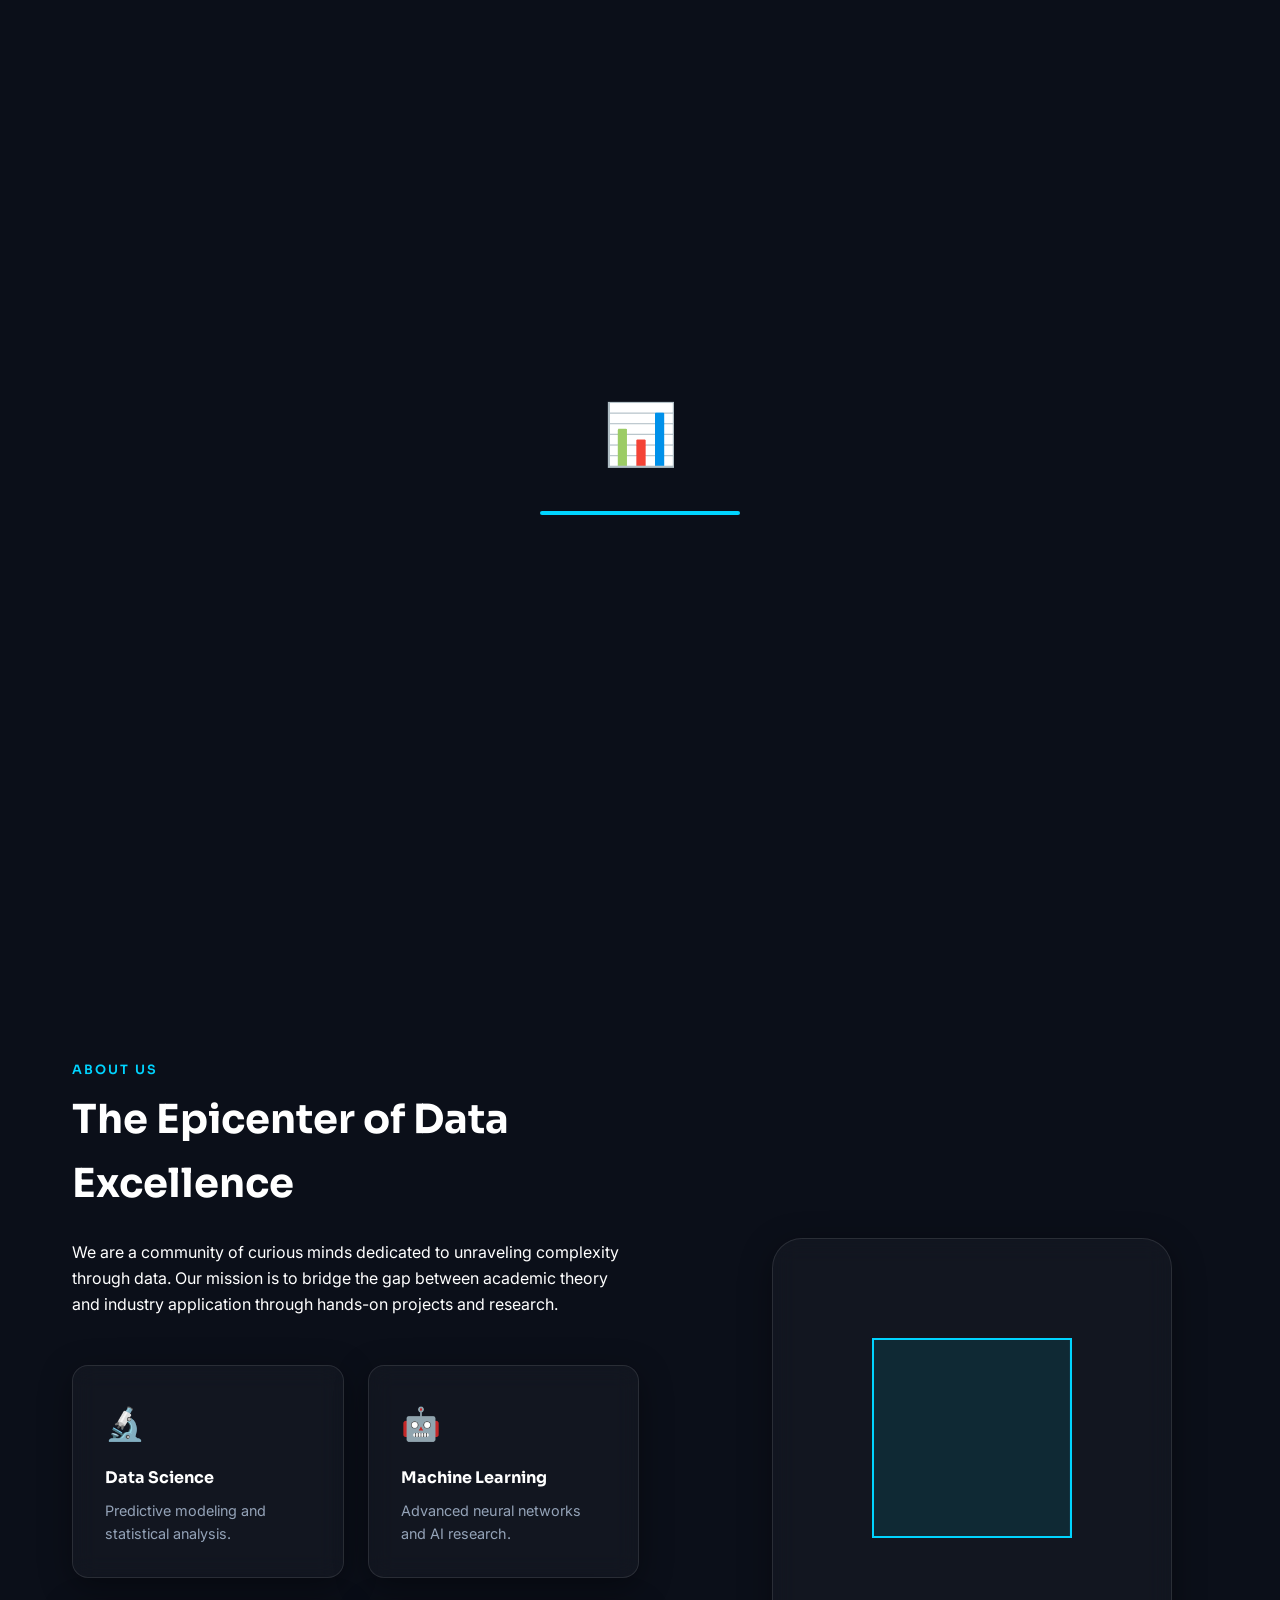
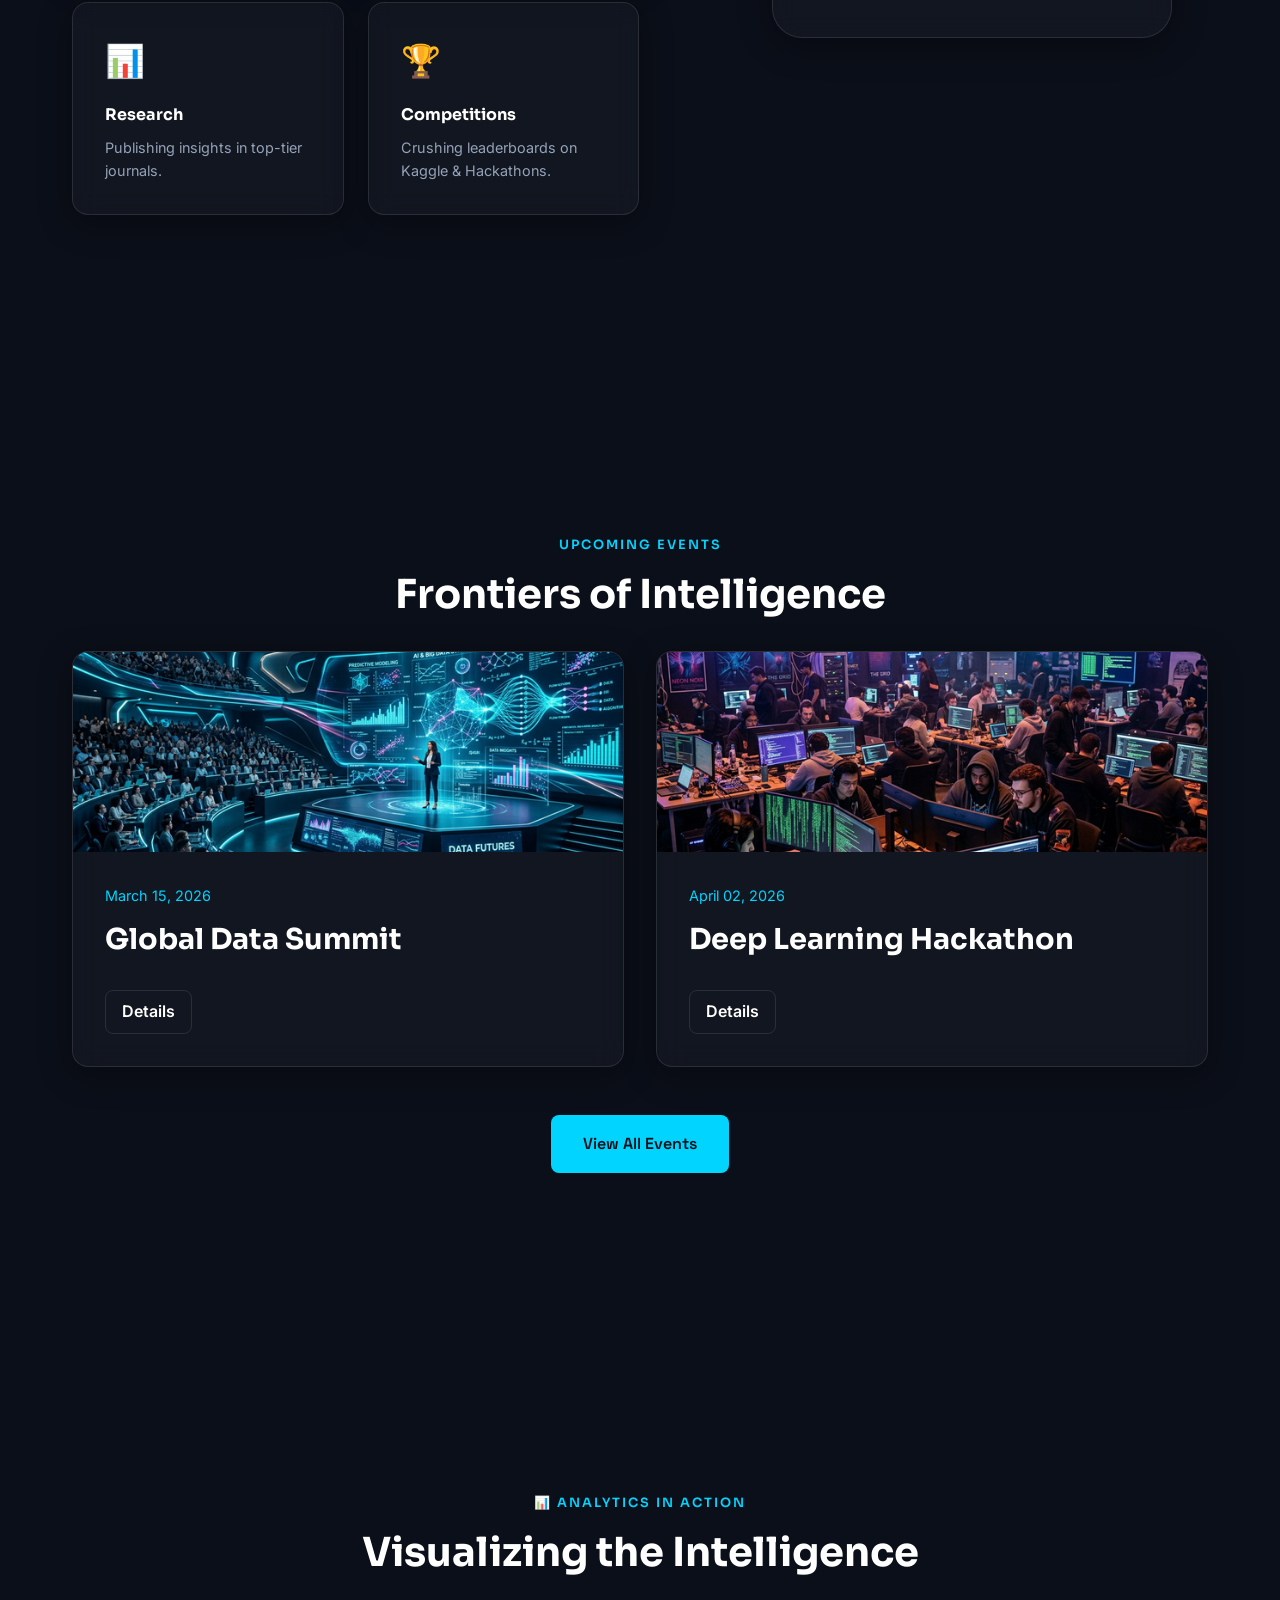
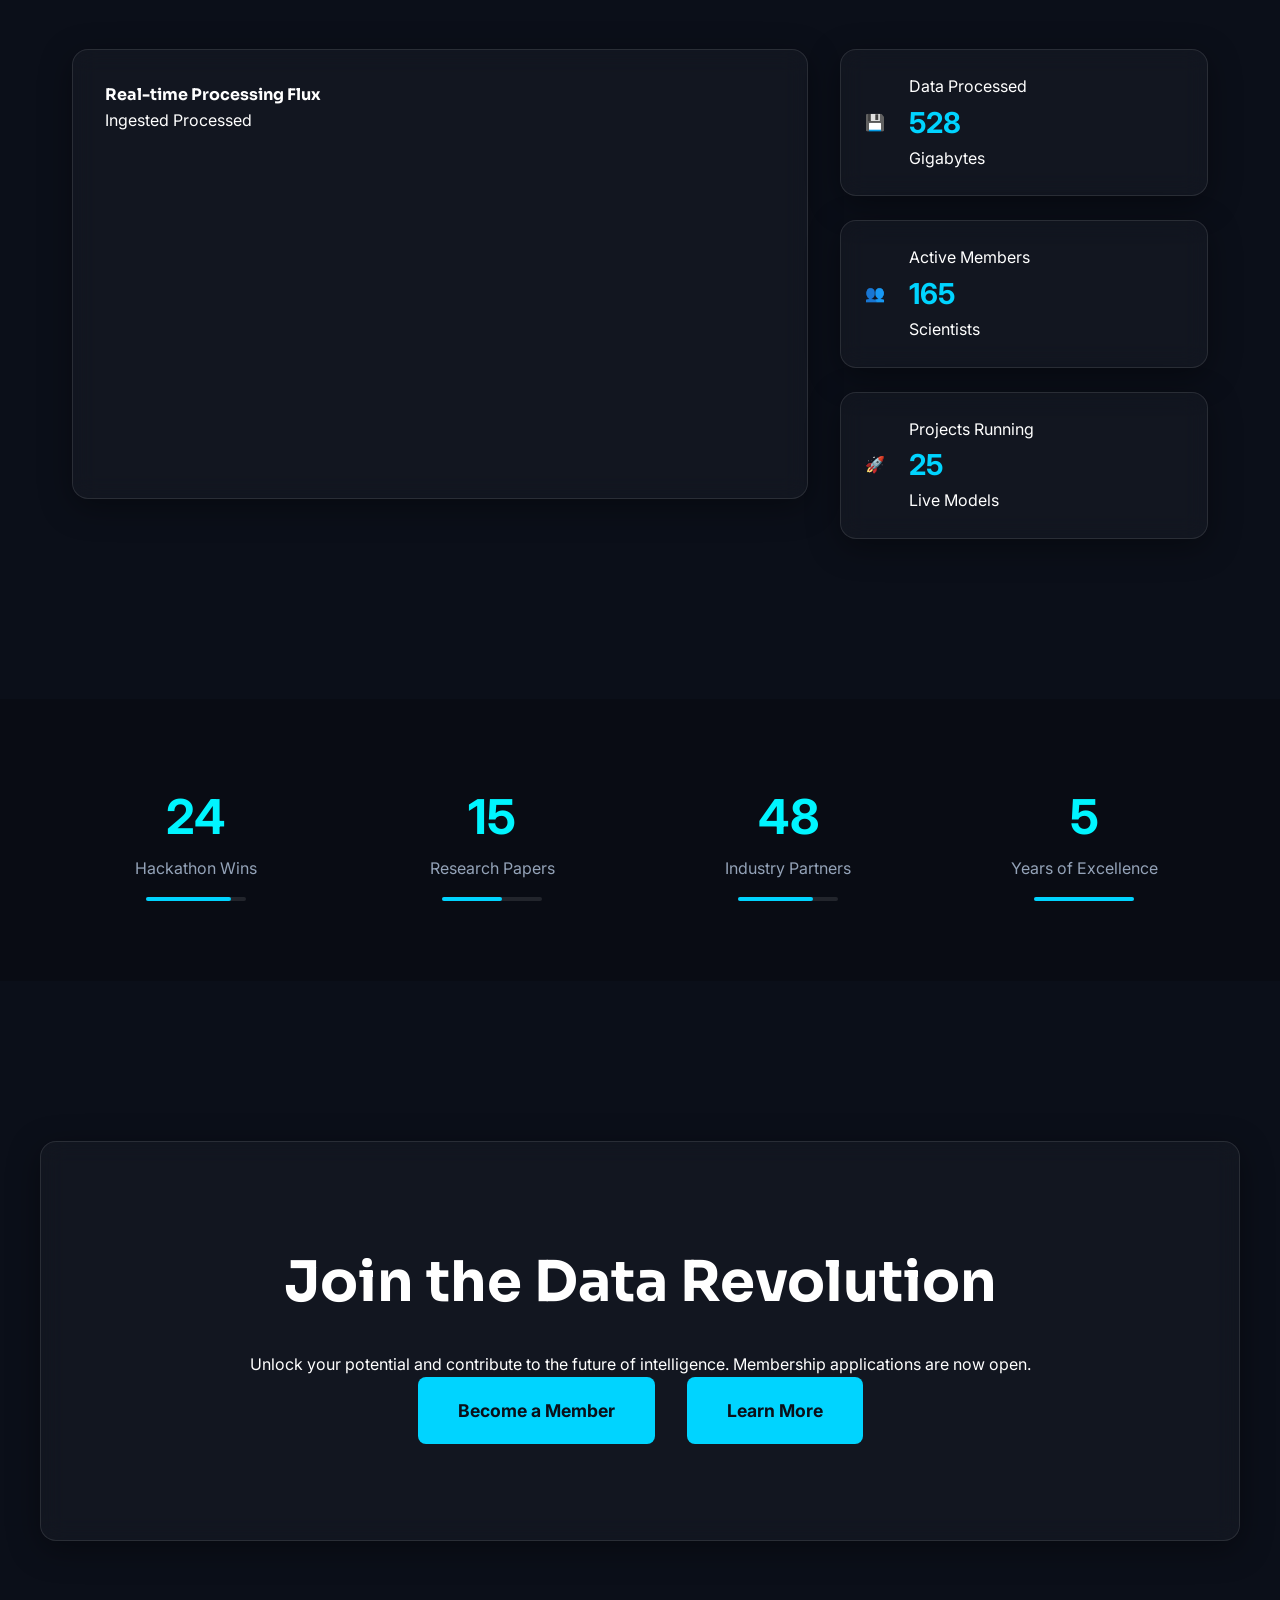
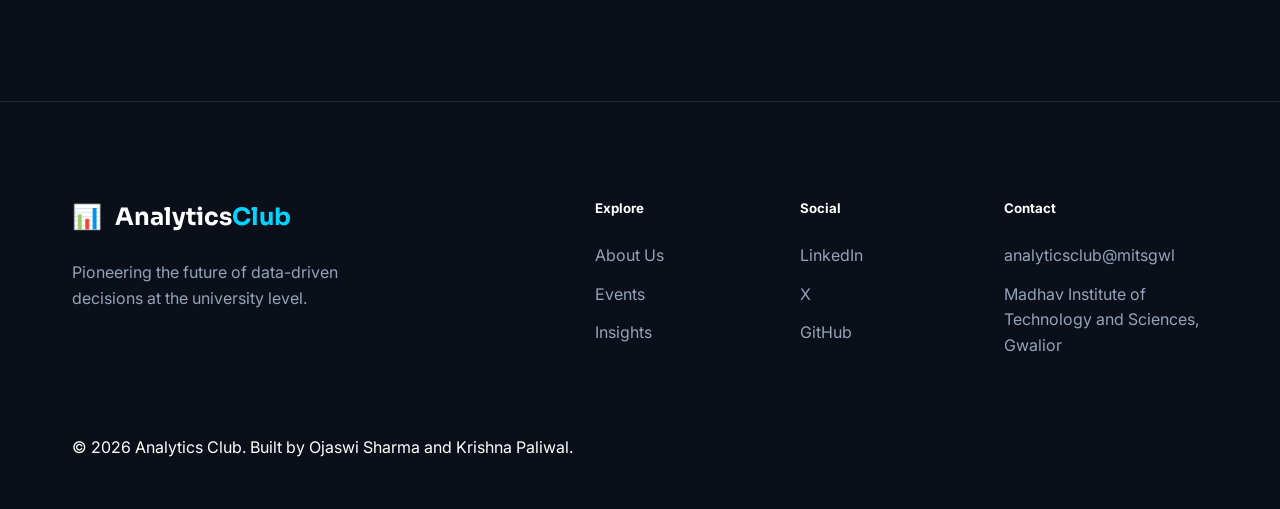
==== commit eda09fb0: "Conflict solving and revamping things out" ====
--- a/index.html
+++ b/index.html
@@ -16,6 +16,16 @@
 </head>
 
 <body class="deep-analytics">
+    <!-- PRELOADER -->
+    <div id="preloader">
+        <div class="loader-content">
+            <div class="logo-spinner">📊</div>
+            <div class="progress-bar">
+                <div class="progress"></div>
+            </div>
+        </div>
+    </div>
+
     <!-- Cursor Spotlight Effect -->
     <div id="cursor-glow"></div>
 
@@ -113,7 +123,6 @@
                 </div>
                 <div class="about-visual reveal-right">
                     <div class="visual-wrapper glass">
-                        <!-- Dynamic Analytics Mesh or Image -->
                         <div class="analytics-cube">
                             <div class="side front"></div>
                             <div class="side back"></div>
@@ -128,64 +137,44 @@
             </div>
         </section>
 
-        <!-- Horizontal Scroll Events Section -->
-        <section id="events" class="horizontal-scroll-container">
-            <div class="sticky-wrapper">
-                <div class="scroll-content">
-                    <div class="section-intro">
-                        <h2 class="section-tag">Events</h2>
-                        <h3 class="section-title">Upcoming Frontiers</h3>
-                    </div>
-                    <div class="event-cards-track">
-                        <!-- Event Card 1 -->
-                        <div class="event-card glass">
-                            <div class="card-img">
-                                <img src="assets/images/event1.jpg" alt="Data Summit">
-                                <div class="card-glow"></div>
-                            </div>
-                            <div class="card-info">
-                                <span class="card-date">March 15, 2026</span>
-                                <h4>Global Data Summit</h4>
-                                <p>Join top industry leaders for a day of intensive workshops and networking.</p>
-                            </div>
-                        </div>
-                        <!-- Event Card 2 -->
-                        <div class="event-card glass">
-                            <div class="card-img">
-                                <img src="assets/images/event2.jpg" alt="Hackathon">
-                                <div class="card-glow"></div>
-                            </div>
-                            <div class="card-info">
-                                <span class="card-date">April 02, 2026</span>
-                                <h4>Deep Learning Hackathon</h4>
-                                <p>48 hours of non-stop building. $10k in prizes for the most innovative models.</p>
-                            </div>
-                        </div>
-                        <!-- Event Card 3 -->
-                        <div class="event-card glass">
-                            <div class="card-img">
-                                <img src="assets/images/event3.jpg" alt="ML Workshop">
-                                <div class="card-glow"></div>
-                            </div>
-                            <div class="card-info">
-                                <span class="card-date">May 10, 2026</span>
-                                <h4>MLOps Masterclass</h4>
-                                <p>Scaling intelligence from notebook to production at enterprise scale.</p>
-                            </div>
-                        </div>
-                        <!-- Event Card 4 -->
-                        <div class="event-card glass">
-                            <div class="card-img">
-                                <img src="assets/images/event4.jpg" alt="Research Night">
-                                <div class="card-glow"></div>
-                            </div>
-                            <div class="card-info">
-                                <span class="card-date">June 05, 2026</span>
-                                <h4>AI Research Symposium</h4>
-                                <p>Present your findings to the faculty and win publication sponsorship.</p>
-                            </div>
-                        </div>
-                    </div>
+        <!-- Horizontal Scroll Events Section (Summary for Index) -->
+        <section id="events-grid" class="analytics-section">
+            <div class="container">
+                <div class="section-header center">
+                    <h2 class="section-tag">Upcoming Events</h2>
+                    <h3 class="section-title">Frontiers of Intelligence</h3>
+                </div>
+                <div class="event-cards-track"
+                    style="display: grid; grid-template-columns: repeat(auto-fit, minmax(300px, 1fr)); gap: 2rem;">
+                    <!-- Event Summary 1 -->
+                    <div class="event-card glass" style="min-width: 0; height: auto;">
+                        <div class="card-img" style="height: 200px;">
+                            <img src="assets/images/event1.jpg" alt="Data Summit">
+                            <div class="card-glow"></div>
+                        </div>
+                        <div class="card-info">
+                            <span class="card-date">March 15, 2026</span>
+                            <h4>Global Data Summit</h4>
+                            <a href="events.html" class="btn-secondary"
+                                style="margin-top: 1rem; padding: 0.5rem 1rem;">Details</a>
+                        </div>
+                    </div>
+                    <!-- Event Summary 2 -->
+                    <div class="event-card glass" style="min-width: 0; height: auto;">
+                        <div class="card-img" style="height: 200px;">
+                            <img src="assets/images/event2.jpg" alt="Hackathon">
+                            <div class="card-glow"></div>
+                        </div>
+                        <div class="card-info">
+                            <span class="card-date">April 02, 2026</span>
+                            <h4>Deep Learning Hackathon</h4>
+                            <a href="events.html" class="btn-secondary"
+                                style="margin-top: 1rem; padding: 0.5rem 1rem;">Details</a>
+                        </div>
+                    </div>
+                </div>
+                <div class="center" style="margin-top: 3rem;">
+                    <a href="events.html" class="btn-primary">View All Events</a>
                 </div>
             </div>
         </section>
@@ -286,8 +275,8 @@
                 <p class="reveal-up">Unlock your potential and contribute to the future of intelligence. Membership
                     applications are now open.</p>
                 <div class="cta-btns reveal-up">
-                    <a href="#" class="btn-primary-glowing">Become a Member</a>
-                    <a href="#" class="btn-primary-glowing">View Community</a>
+                    <a href="register.html" class="btn-primary-glowing">Become a Member</a>
+                    <a href="about.html" class="btn-primary-glowing">Learn More</a>
                 </div>
             </div>
         </section>
--- a/css/global.css
+++ b/css/global.css
@@ -121,10 +121,9 @@
     width: 100%;
     height: var(--nav-height);
     z-index: 1000;
-    border-radius: 0;
-    border-top: none;
-    border-left: none;
-    border-right: none;
+    border-bottom: 1px solid var(--border-glass);
+    background: rgba(11, 15, 25, 0.6);
+    backdrop-filter: blur(10px);
 }
 
 .navbar .container {
@@ -140,7 +139,6 @@
     gap: 0.8rem;
     font-size: 1.5rem;
     z-index: 1001;
-    /* Stay above mobile menu */
 }
 
 .logo-text span {
@@ -152,6 +150,7 @@
     list-style: none;
     gap: 2.5rem;
     align-items: center;
+    transition: all 0.3s ease;
 }
 
 .nav-links a {
@@ -166,7 +165,8 @@
 }
 
 /* Mobile Menu Toggle */
-.mobile-menu-btn {
+.mobile-menu-btn,
+.menu-toggle {
     display: none;
     flex-direction: column;
     justify-content: space-between;
@@ -176,6 +176,8 @@
     border: none;
     cursor: pointer;
     z-index: 1001;
+    color: var(--text-primary);
+    font-size: 28px;
 }
 
 .mobile-menu-btn span {
@@ -205,6 +207,14 @@
     color: var(--bg-deep) !important;
     padding: 0.6rem 1.2rem;
     border-radius: 50px;
+    text-decoration: none;
+    font-size: 0.9rem;
+    font-weight: 600;
+    transition: transform 0.3s;
+}
+
+.btn-primary-sm:hover {
+    transform: translateY(-2px);
 }
 
 .btn-primary {
@@ -310,14 +320,6 @@
     color: var(--neon-blue);
 }
 
-.footer-bottom {
-    text-align: center;
-    padding-top: 3rem;
-    border-top: 1px solid rgba(255, 255, 255, 0.05);
-    color: var(--text-secondary);
-    font-size: 0.9rem;
-}
-
 /* Base Animations */
 .animate-in {
     opacity: 0;
@@ -355,7 +357,7 @@
     transform: translate(0);
 }
 
-/* Global Responsive Rules */
+/* Responsive Rules */
 @media (max-width: 1024px) {
     .container {
         padding: 0 1.5rem;
@@ -384,7 +386,8 @@
         font-size: 2rem;
     }
 
-    .mobile-menu-btn {
+    .mobile-menu-btn,
+    .menu-toggle {
         display: flex;
     }
 
@@ -401,6 +404,8 @@
         transition: right 0.3s ease-in-out;
         z-index: 1000;
         padding: 2rem;
+        display: flex;
+        /* Override hidden state */
     }
 
     .nav-links.active {
--- a/css/home.css
+++ b/css/home.css
@@ -1,3 +1,91 @@
+:root {
+    /* Color Palette */
+    --bg-deep: #0B0F19;
+    --bg-card: rgba(255, 255, 255, 0.03);
+    --bg-card-hover: rgba(255, 255, 255, 0.06);
+    --border-glass: rgba(255, 255, 255, 0.1);
+
+    --neon-blue: #00D4FF;
+    --neon-cyan: #00F5FF;
+    --neon-violet: #8B5CF6;
+    --text-primary: #FFFFFF;
+    --text-secondary: #94A3B8;
+
+    --gradient-blue: linear-gradient(135deg, #00D4FF 0%, #0072FF 100%);
+    --gradient-fusion: linear-gradient(90deg, #00D4FF 0%, #8B5CF6 100%);
+    --gradient-glow: radial-gradient(circle at var(--mouse-x, 50%) var(--mouse-y, 50%), rgba(0, 212, 255, 0.15) 0%, transparent 40%);
+
+    /* Spacing & Sizing */
+    --container-width: 1200px;
+    --nav-height: 80px;
+
+    /* Animation */
+    --spring-easing: cubic-bezier(0.4, 0, 0.2, 1);
+}
+
+/* Preloader */
+#preloader {
+    position: fixed;
+    top: 0;
+    left: 0;
+    width: 100%;
+    height: 100%;
+    background: var(--bg-deep);
+    display: flex;
+    align-items: center;
+    justify-content: center;
+    z-index: 99999;
+    transition: opacity 0.5s;
+}
+
+.loader-content {
+    display: flex;
+    flex-direction: column;
+    align-items: center;
+    gap: 30px;
+}
+
+.logo-spinner {
+    font-size: 60px;
+    animation: spinCoin 1.5s infinite linear;
+    transform-style: preserve-3d;
+}
+
+@keyframes spinCoin {
+    0% {
+        transform: rotateY(0deg);
+    }
+
+    100% {
+        transform: rotateY(360deg);
+    }
+}
+
+.progress-bar {
+    width: 200px;
+    height: 4px;
+    background: rgba(255, 255, 255, 0.1);
+    border-radius: 10px;
+    overflow: hidden;
+}
+
+.progress {
+    width: 0%;
+    height: 100%;
+    background: var(--neon-blue);
+    animation: loading 2.5s linear forwards;
+}
+
+@keyframes loading {
+    0% {
+        width: 0%;
+    }
+
+    100% {
+        width: 100%;
+    }
+}
+
 /* Hero Section */
 .hero-section {
     height: 100vh;
@@ -21,6 +109,9 @@
     position: absolute;
     inset: 0;
     z-index: 2;
+    pointer-events: none;
+    width: 100%;
+    height: 100%;
 }
 
 .hero-content {
@@ -50,7 +141,6 @@
     display: flex;
     gap: 1.5rem;
     flex-wrap: wrap;
-    /* Helps on mobile */
 }
 
 /* Floating UI */
@@ -241,38 +331,6 @@
     animation: rotate 20s infinite linear;
 }
 
-/* Make cube responsive on smaller screens */
-@media (max-width: 480px) {
-    .analytics-cube {
-        width: 150px;
-        height: 150px;
-    }
-
-    .front {
-        transform: translateZ(75px);
-    }
-
-    .back {
-        transform: rotateY(180deg) translateZ(75px);
-    }
-
-    .right {
-        transform: rotateY(90deg) translateZ(75px);
-    }
-
-    .left {
-        transform: rotateY(-90deg) translateZ(75px);
-    }
-
-    .top {
-        transform: rotateX(90deg) translateZ(75px);
-    }
-
-    .bottom {
-        transform: rotateX(-90deg) translateZ(75px);
-    }
-}
-
 .side {
     position: absolute;
     width: 100%;
@@ -315,10 +373,9 @@
     }
 }
 
-/* Horizontal Scroll Section */
+/* Horizontal Scroll Section Sets */
 .horizontal-scroll-container {
     height: 400vh;
-    /* Adjust for scroll length */
     position: relative;
 }
 
@@ -329,8 +386,6 @@
     display: flex;
     align-items: center;
     overflow: hidden;
-    /* Necessary to prevent visual bleed */
-    padding: 0;
 }
 
 .scroll-content {
@@ -406,10 +461,6 @@
     margin-bottom: 0.8rem;
 }
 
-.card-info p {
-    color: var(--text-secondary);
-}
-
 /* Analytics Section */
 .analytics-section {
     padding: 10rem 0;
@@ -431,38 +482,6 @@
     overflow: hidden;
 }
 
-.viz-header {
-    display: flex;
-    justify-content: space-between;
-    margin-bottom: 2rem;
-}
-
-.viz-legend {
-    display: flex;
-    gap: 1.5rem;
-    font-size: 0.8rem;
-}
-
-.viz-legend span {
-    display: flex;
-    align-items: center;
-    gap: 0.5rem;
-}
-
-.dot {
-    width: 8px;
-    height: 8px;
-    border-radius: 50%;
-}
-
-.dot.blue {
-    background: var(--neon-blue);
-}
-
-.dot.cyan {
-    background: var(--neon-cyan);
-}
-
 .canvas-container {
     flex-grow: 1;
     position: relative;
@@ -488,45 +507,32 @@
     gap: 1.5rem;
 }
 
-.stat-icon {
-    font-size: 2rem;
-}
-
-.stat-info .label {
-    font-size: 0.85rem;
-    color: var(--text-secondary);
-}
-
 .stat-info .value {
     font-size: 1.8rem;
     font-weight: 700;
     color: var(--neon-blue);
 }
 
-.stat-info .unit {
-    font-size: 0.75rem;
-    color: var(--text-secondary);
-}
-
-/* Achievements Section */
+/* Achievements */
 .achievements-section {
+    padding: 5rem 0;
     background: rgba(0, 0, 0, 0.2);
-    padding: 5rem 0;
 }
 
 .achievements-grid {
     display: grid;
     grid-template-columns: repeat(4, 1fr);
     text-align: center;
-}
-
-.stat-value {
+    gap: 3rem;
+}
+
+.achievements-grid .stat-value {
     font-size: 3rem;
     font-weight: 700;
     color: var(--neon-cyan);
 }
 
-.stat-label {
+.achievements-grid .stat-label {
     color: var(--text-secondary);
     margin-bottom: 1rem;
 }
@@ -545,7 +551,7 @@
     border-radius: 2px;
 }
 
-/* CTA Section */
+/* CTA */
 .cta-section {
     padding: 10rem 0;
 }
@@ -557,23 +563,9 @@
     overflow: hidden;
 }
 
-.glow-bg {
-    position: absolute;
-    inset: 0;
-    background: radial-gradient(circle at center, rgba(0, 212, 255, 0.15), transparent 70%);
-    pointer-events: none;
-}
-
 .cta-section h2 {
-    font-size: clamp(2rem, 5vw, 3.5rem);
+    font-size: clamp(2.5rem, 5vw, 3.5rem);
     margin-bottom: 1.5rem;
-}
-
-.cta-section p {
-    font-size: 1.2rem;
-    color: var(--text-secondary);
-    max-width: 600px;
-    margin: 0 auto 3rem;
 }
 
 .cta-btns {
@@ -581,10 +573,9 @@
     justify-content: center;
     gap: 2rem;
     flex-wrap: wrap;
-    /* Helps on mobile */
-}
-
-/* Section Responsive Rules */
+}
+
+/* Responsive Rules */
 @media (max-width: 1024px) {
     .hero-content {
         grid-template-columns: 1fr;
@@ -592,27 +583,11 @@
         gap: 2rem;
     }
 
-    .hero-subtitle {
-        margin: 0 auto 3rem;
-    }
-
-    .hero-actions {
-        justify-content: center;
-    }
-
-    .floating-ui-elements {
-        display: none;
-    }
-
     .grid-split {
         grid-template-columns: 1fr;
         gap: 4rem;
     }
 
-    .about-text {
-        text-align: center;
-    }
-
     .achievements-grid {
         grid-template-columns: repeat(2, 1fr);
         gap: 3rem;
@@ -624,20 +599,22 @@
 
     .event-card {
         min-width: 80vw;
-        height: auto;
-        min-height: 450px;
     }
 }
 
 @media (max-width: 768px) {
-
-    .about-section,
-    .analytics-section,
-    .cta-section {
-        padding: 6rem 0;
-    }
-
-    /* Modify horizontal scroll to stack vertically on mobile */
+    .hero-section {
+        padding-top: var(--nav-height);
+    }
+
+    .hero-title {
+        font-size: 2.8rem;
+    }
+
+    .section-title {
+        font-size: 2rem;
+    }
+
     .horizontal-scroll-container {
         height: auto !important;
         overflow: hidden;
@@ -654,13 +631,6 @@
         flex-direction: column;
         padding: 0 1.5rem;
         transform: none !important;
-        /* Disable JS transform on mobile via CSS override */
-    }
-
-    .section-intro {
-        min-width: 100%;
-        text-align: center;
-        margin-bottom: 2rem;
     }
 
     .event-cards-track {
@@ -677,33 +647,11 @@
 
     .feature-grid {
         grid-template-columns: 1fr;
-        gap: 1rem;
-    }
-
-    .viz-header {
-        flex-direction: column;
-        gap: 1rem;
-        align-items: flex-start;
-    }
-
-    .main-viz-card {
-        padding: 1.5rem;
-        height: 350px;
     }
 }
 
 @media (max-width: 480px) {
-    .achievements-grid {
-        grid-template-columns: 1fr;
-        gap: 2.5rem;
-    }
-
     .cta-inner {
         padding: 3rem 1.5rem;
     }
-
-    .cta-btns {
-        flex-direction: column;
-        gap: 1rem;
-    }
 }
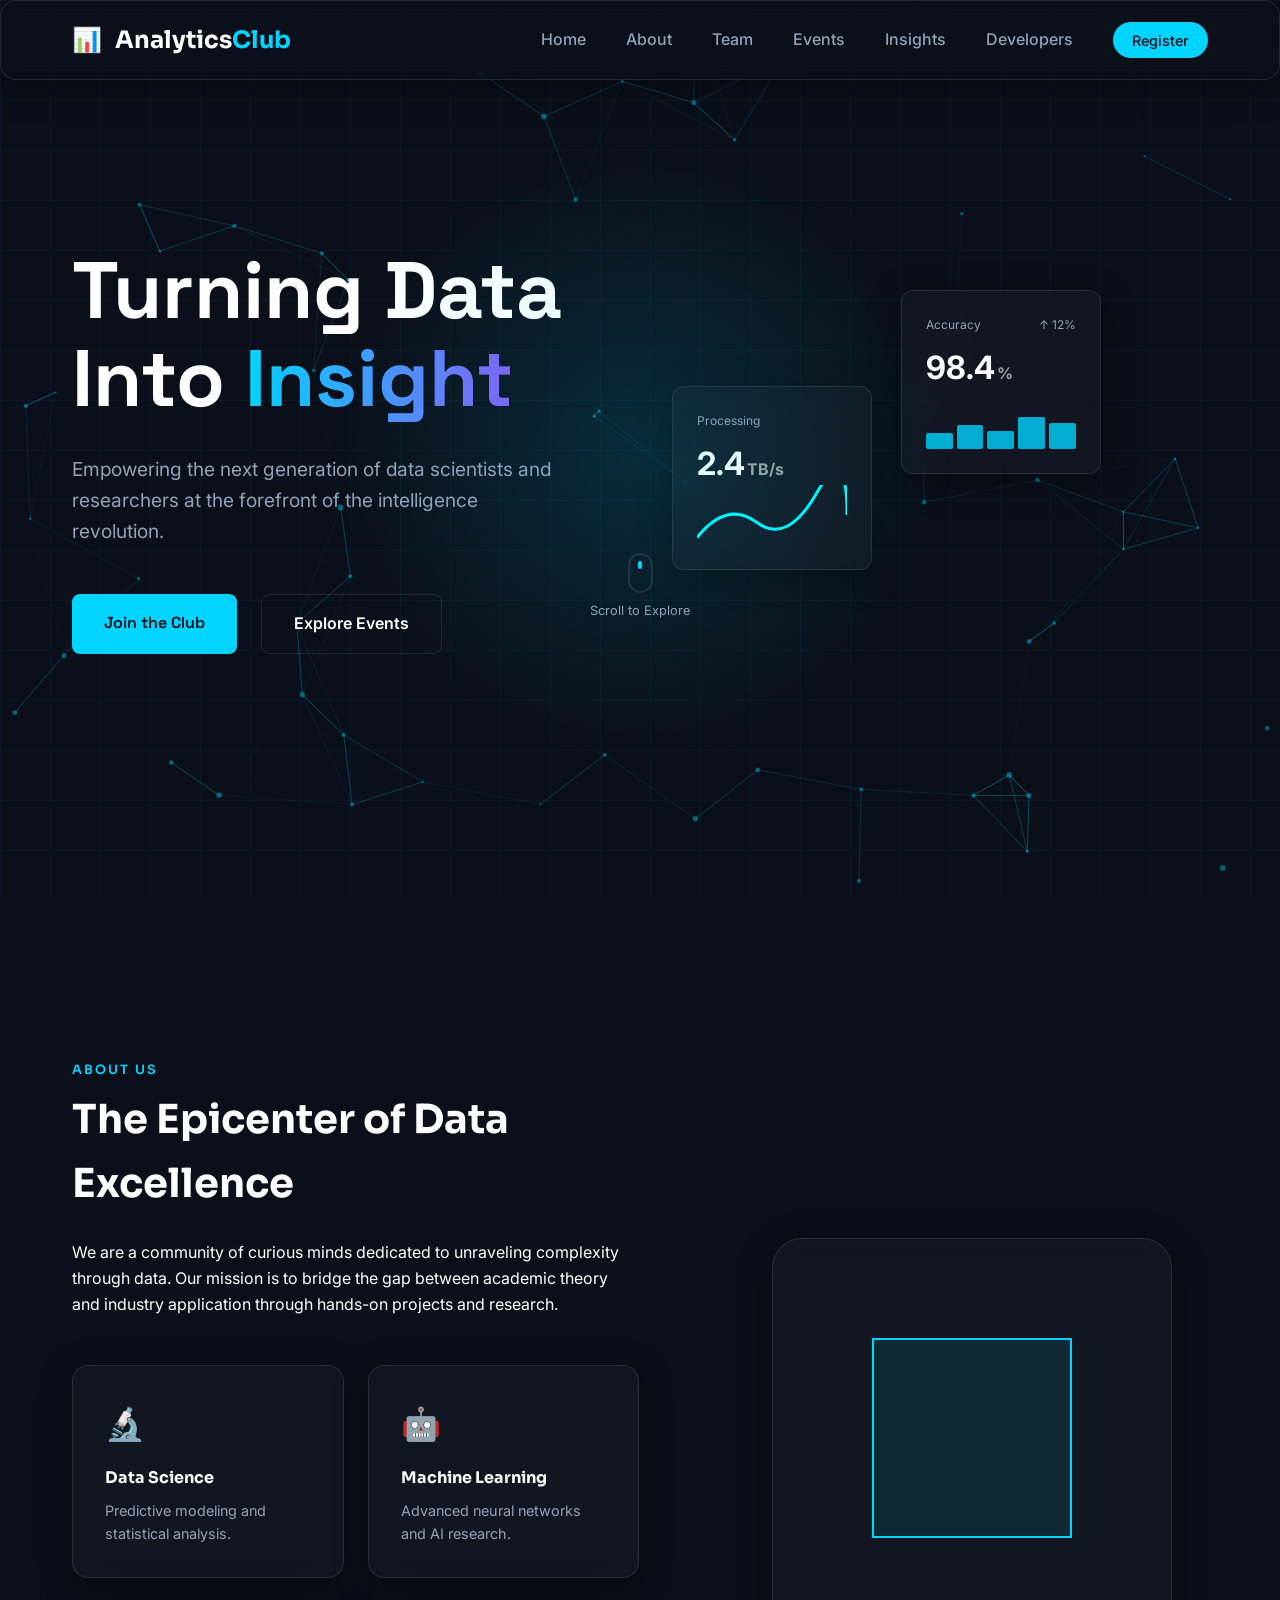
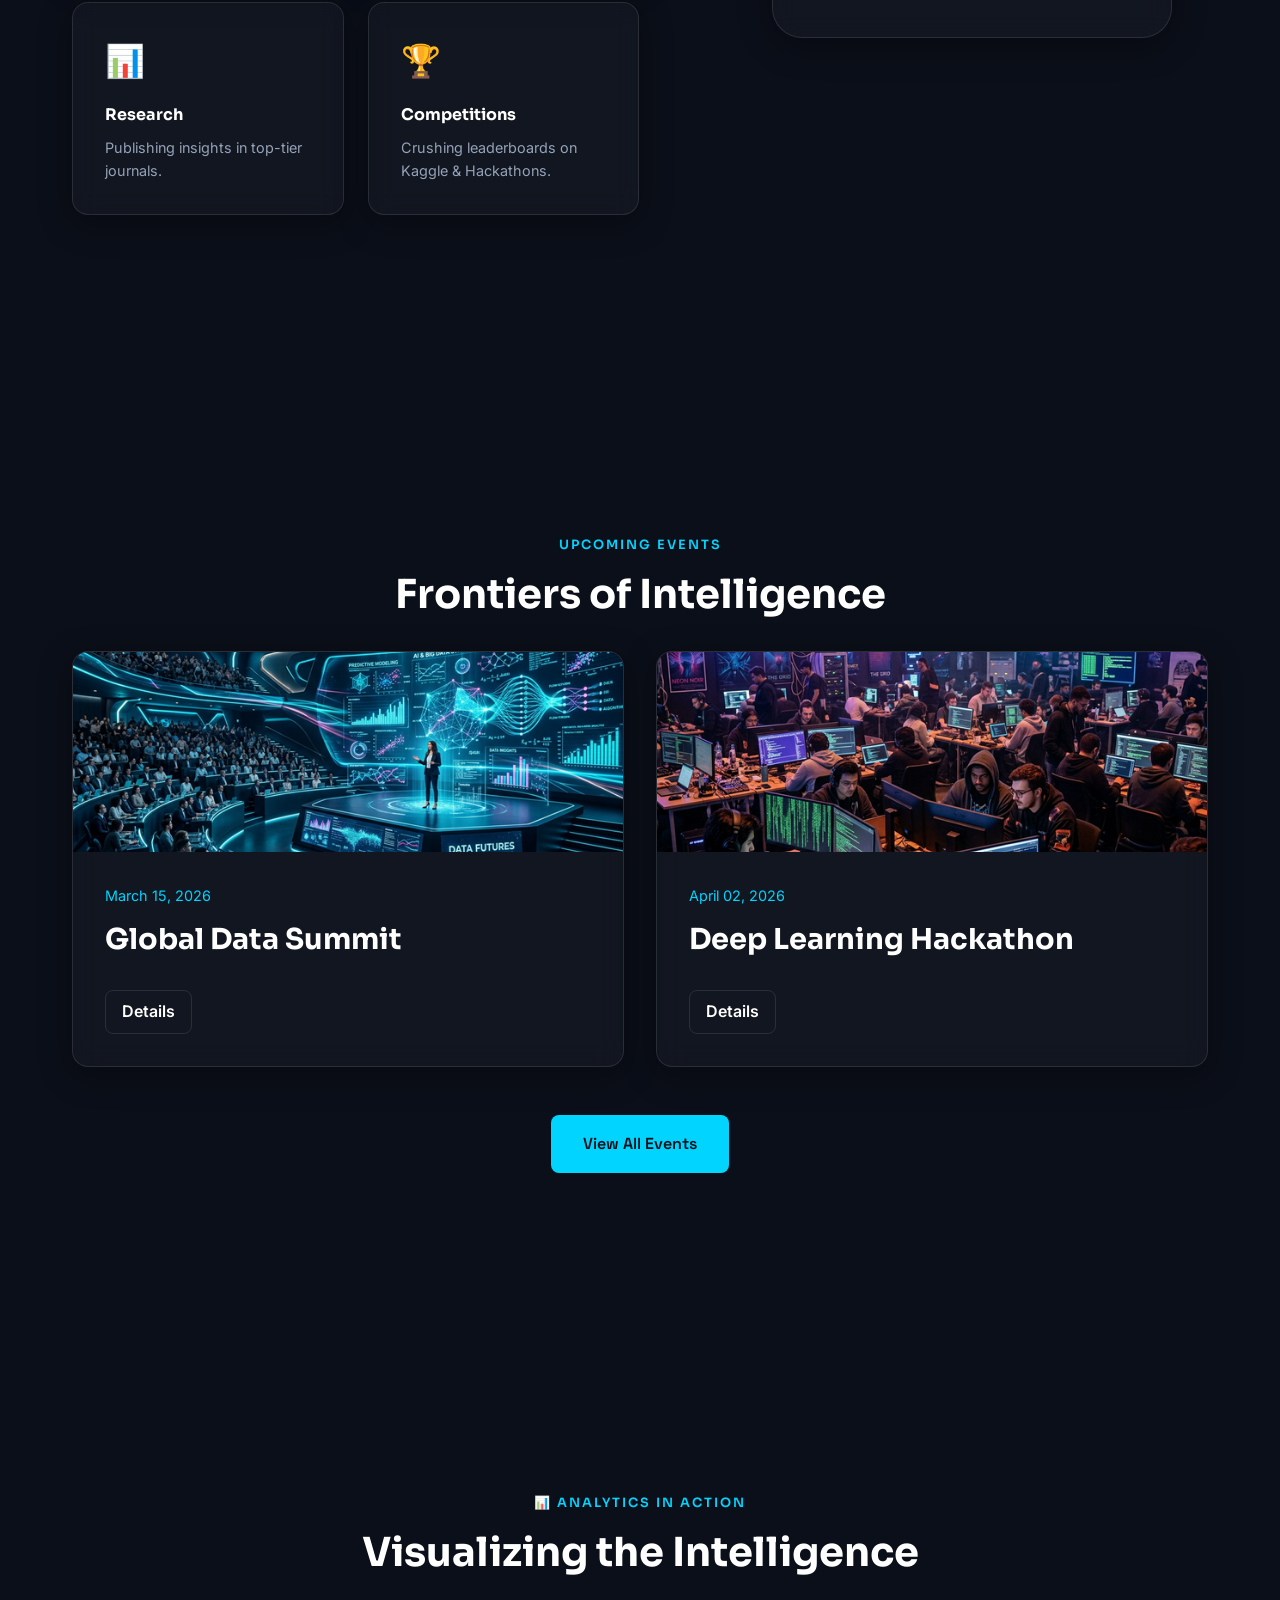
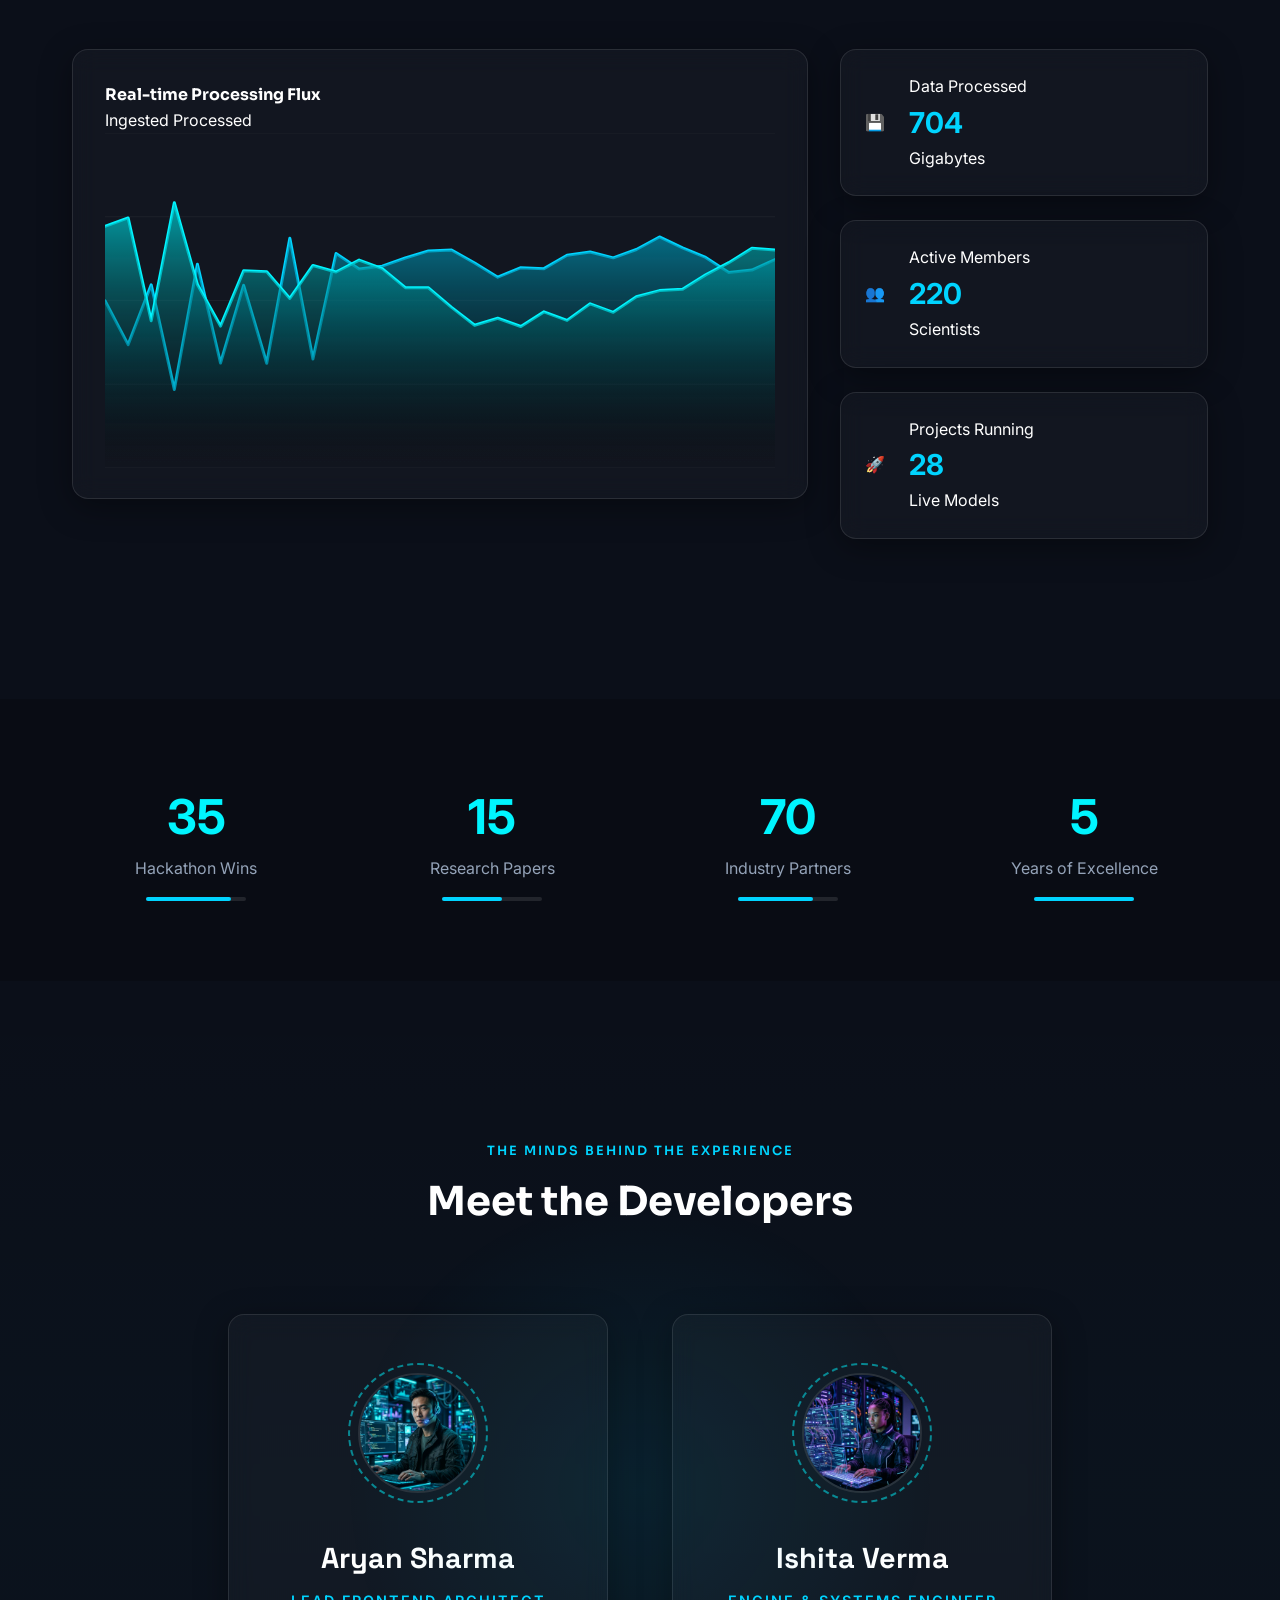
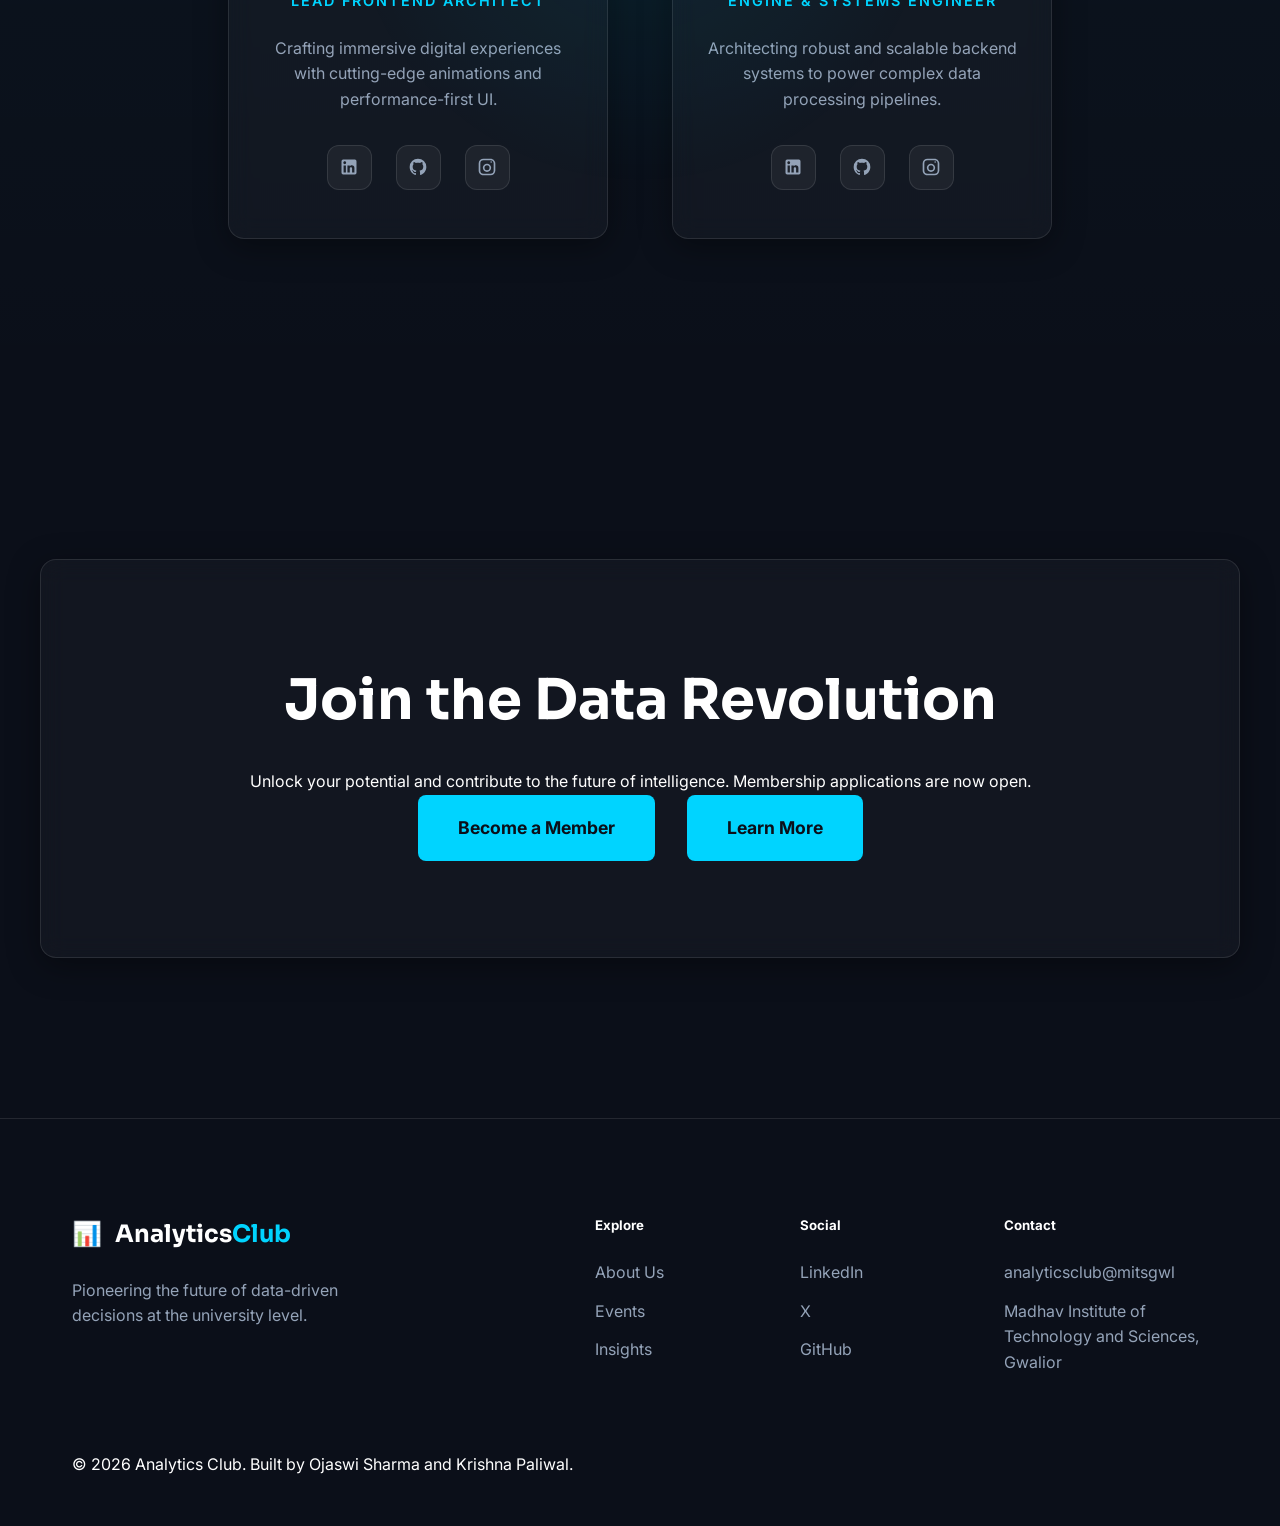
==== commit 3fd501e3: "Developer Section" ====
--- a/index.html
+++ b/index.html
@@ -267,6 +267,93 @@
             </div>
         </section>
 
+        <!-- Developers Section -->
+        <section id="developers" class="developers-section">
+            <div class="section-glow"></div>
+            <div class="container">
+                <div class="section-header center">
+                    <h2 class="section-tag reveal-up">The minds behind the experience</h2>
+                    <h3 class="section-title reveal-up">Meet the Developers</h3>
+                </div>
+
+                <div class="developers-grid">
+                    <!-- Developer 1 -->
+                    <div class="developer-card glass reveal-up" data-delay="0.1">
+                        <div class="data-pulse"></div>
+                        <div class="card-inner">
+                            <div class="profile-frame">
+                                <div class="rotating-ring"></div>
+                                <img src="assets/images/dev1.png" alt="Frontend Lead">
+                            </div>
+                            <div class="dev-info">
+                                <h4>Aryan Sharma</h4>
+                                <span class="role">Lead Frontend Architect</span>
+                                <p class="bio">Crafting immersive digital experiences with cutting-edge animations and
+                                    performance-first UI.</p>
+                            </div>
+                            <div class="social-links">
+                                <a href="#" class="social-icon" data-tooltip="LinkedIn">
+                                    <svg viewBox="0 0 24 24">
+                                        <path
+                                            d="M19 3a2 2 0 0 1 2 2v14a2 2 0 0 1-2 2H5a2 2 0 0 1-2-2V5a2 2 0 0 1 2-2h14m-.5 15.5v-5.3a3.26 3.26 0 0 0-3.26-3.26c-.85 0-1.84.52-2.32 1.3v-1.11h-2.79v8.37h2.79v-4.93c0-.77.62-1.4 1.39-1.4s1.4.63 1.4 1.4v4.93h2.79M6.88 8.56a1.68 1.68 0 0 0 1.68-1.68c0-.93-.75-1.69-1.68-1.69s-1.69.76-1.69 1.69c0 .93.76 1.68 1.69 1.68m1.39 9.94v-8.37H5.5v8.37h2.77z" />
+                                    </svg>
+                                </a>
+                                <a href="#" class="social-icon" data-tooltip="GitHub">
+                                    <svg viewBox="0 0 24 24">
+                                        <path
+                                            d="M12 2A10 10 0 0 0 2 12c0 4.42 2.87 8.17 6.84 9.5.5.08.66-.23.66-.5v-1.69c-2.77.6-3.36-1.34-3.36-1.34-.46-1.16-1.11-1.47-1.11-1.47-.91-.62.07-.6.07-.6 1 .07 1.53 1.03 1.53 1.03.87 1.52 2.34 1.07 2.91.83.09-.65.35-1.09.63-1.34-2.22-.25-4.55-1.11-4.55-4.92 0-1.11.38-2 1.03-2.71-.1-.25-.45-1.29.1-2.64 0 0 .84-.27 2.75 1.02.79-.22 1.63-.33 2.47-.33.84 0 1.68.11 2.47.33 1.91-1.29 2.75-1.02 2.75-1.02.55 1.35.2 2.39.1 2.64.65.71 1.03 1.6 1.03 2.71 0 3.82-2.34 4.66-4.57 4.91.36.31.69.92.69 1.85V21c0 .27.16.59.67.5C19.14 20.16 22 16.42 22 12A10 10 0 0 0 12 2z" />
+                                    </svg>
+                                </a>
+                                <a href="#" class="social-icon" data-tooltip="Instagram">
+                                    <svg viewBox="0 0 24 24">
+                                        <path
+                                            d="M7.8 2h8.4C19.4 2 22 4.6 22 7.8v8.4a5.8 5.8 0 0 1-5.8 5.8H7.8C4.6 22 2 19.4 2 16.2V7.8A5.8 5.8 0 0 1 7.8 2m-.2 2A3.6 3.6 0 0 0 4 7.6v8.8c0 2 1.6 3.6 3.6 3.6h8.8c2 0 3.6-1.6 3.6-3.6V7.6c0-2-1.6-3.6-3.6-3.6H7.6m9.4 1a1 1 0 1 1 0 2 1 1 0 0 1 0-2m-5 3c2.76 0 5 2.24 5 5s-2.24 5-5 5-5-2.24-5-5 2.24-5 5-5m0 2a3 3 0 1 0 0 6 3 3 0 0 0 0-6z" />
+                                    </svg>
+                                </a>
+                            </div>
+                        </div>
+                    </div>
+
+                    <!-- Developer 2 -->
+                    <div class="developer-card glass reveal-up" data-delay="0.3">
+                        <div class="data-pulse"></div>
+                        <div class="card-inner">
+                            <div class="profile-frame">
+                                <div class="rotating-ring"></div>
+                                <img src="assets/images/dev2.png" alt="Backend Lead">
+                            </div>
+                            <div class="dev-info">
+                                <h4>Ishita Verma</h4>
+                                <span class="role">Engine & Systems Engineer</span>
+                                <p class="bio">Architecting robust and scalable backend systems to power complex data
+                                    processing pipelines.</p>
+                            </div>
+                            <div class="social-links">
+                                <a href="#" class="social-icon" data-tooltip="LinkedIn">
+                                    <svg viewBox="0 0 24 24">
+                                        <path
+                                            d="M19 3a2 2 0 0 1 2 2v14a2 2 0 0 1-2 2H5a2 2 0 0 1-2-2V5a2 2 0 0 1 2-2h14m-.5 15.5v-5.3a3.26 3.26 0 0 0-3.26-3.26c-.85 0-1.84.52-2.32 1.3v-1.11h-2.79v8.37h2.79v-4.93c0-.77.62-1.4 1.39-1.4s1.4.63 1.4 1.4v4.93h2.79M6.88 8.56a1.68 1.68 0 0 0 1.68-1.68c0-.93-.75-1.69-1.68-1.69s-1.69.76-1.69 1.69c0 .93.76 1.68 1.69 1.68m1.39 9.94v-8.37H5.5v8.37h2.77z" />
+                                    </svg>
+                                </a>
+                                <a href="#" class="social-icon" data-tooltip="GitHub">
+                                    <svg viewBox="0 0 24 24">
+                                        <path
+                                            d="M12 2A10 10 0 0 0 2 12c0 4.42 2.87 8.17 6.84 9.5.5.08.66-.23.66-.5v-1.69c-2.77.6-3.36-1.34-3.36-1.34-.46-1.16-1.11-1.47-1.11-1.47-.91-.62.07-.6.07-.6 1 .07 1.53 1.03 1.53 1.03.87 1.52 2.34 1.07 2.91.83.09-.65.35-1.09.63-1.34-2.22-.25-4.55-1.11-4.55-4.92 0-1.11.38-2 1.03-2.71-.1-.25-.45-1.29.1-2.64 0 0 .84-.27 2.75 1.02.79-.22 1.63-.33 2.47-.33.84 0 1.68.11 2.47.33 1.91-1.29 2.75-1.02 2.75-1.02.55 1.35.2 2.39.1 2.64.65.71 1.03 1.6 1.03 2.71 0 3.82-2.34 4.66-4.57 4.91.36.31.69.92.69 1.85V21c0 .27.16.59.67.5C19.14 20.16 22 16.42 22 12A10 10 0 0 0 12 2z" />
+                                    </svg>
+                                </a>
+                                <a href="#" class="social-icon" data-tooltip="Instagram">
+                                    <svg viewBox="0 0 24 24">
+                                        <path
+                                            d="M7.8 2h8.4C19.4 2 22 4.6 22 7.8v8.4a5.8 5.8 0 0 1-5.8 5.8H7.8C4.6 22 2 19.4 2 16.2V7.8A5.8 5.8 0 0 1 7.8 2m-.2 2A3.6 3.6 0 0 0 4 7.6v8.8c0 2 1.6 3.6 3.6 3.6h8.8c2 0 3.6-1.6 3.6-3.6V7.6c0-2-1.6-3.6-3.6-3.6H7.6m9.4 1a1 1 0 1 1 0 2 1 1 0 0 1 0-2m-5 3c2.76 0 5 2.24 5 5s-2.24 5-5 5-5-2.24-5-5 2.24-5 5-5m0 2a3 3 0 1 0 0 6 3 3 0 0 0 0-6z" />
+                                    </svg>
+                                </a>
+                            </div>
+                        </div>
+                    </div>
+                </div>
+            </div>
+        </section>
+
         <!-- CTA Section -->
         <section id="join" class="cta-section">
             <div class="container glass cta-inner">
--- a/css/home.css
+++ b/css/home.css
@@ -654,4 +654,240 @@
     .cta-inner {
         padding: 3rem 1.5rem;
     }
+}
+
+/* ===============================
+   DEVELOPERS SECTION
+================================ */
+.developers-section {
+    padding: 10rem 0;
+    position: relative;
+    background: linear-gradient(to bottom, transparent, rgba(0, 212, 255, 0.02), transparent);
+    overflow: hidden;
+}
+
+.section-glow {
+    position: absolute;
+    top: 50%;
+    left: 50%;
+    transform: translate(-50%, -50%);
+    width: 600px;
+    height: 600px;
+    background: radial-gradient(circle, rgba(0, 212, 255, 0.08) 0%, transparent 70%);
+    pointer-events: none;
+    z-index: 1;
+}
+
+.developers-grid {
+    display: flex;
+    justify-content: center;
+    gap: 4rem;
+    margin-top: 5rem;
+    perspective: 1000px;
+}
+
+.developer-card {
+    position: relative;
+    width: 380px;
+    padding: 3rem 2rem;
+    text-align: center;
+    transition: transform 0.1s ease-out, border-color 0.3s, box-shadow 0.3s;
+    transform-style: preserve-3d;
+    cursor: pointer;
+    animation: float 6s infinite ease-in-out;
+}
+
+.developer-card:hover {
+    border-color: var(--neon-blue);
+    box-shadow: 0 0 30px rgba(0, 212, 255, 0.15);
+}
+
+.card-inner {
+    position: relative;
+    z-index: 5;
+    transform: translateZ(50px);
+}
+
+/* Data Pulse Effect (Option B) */
+.data-pulse {
+    position: absolute;
+    inset: 0;
+    background: radial-gradient(circle, rgba(0, 212, 255, 0.1) 0%, transparent 70%);
+    opacity: 0;
+    transition: opacity 0.5s;
+    pointer-events: none;
+    z-index: 2;
+}
+
+.developer-card:hover .data-pulse {
+    opacity: 1;
+    animation: pulseWave 2s infinite ease-out;
+}
+
+@keyframes pulseWave {
+    0% {
+        transform: scale(0.8);
+        opacity: 0.5;
+    }
+
+    100% {
+        transform: scale(1.5);
+        opacity: 0;
+    }
+}
+
+/* Profile Frame & Rotating Ring (Option A) */
+.profile-frame {
+    position: relative;
+    width: 140px;
+    height: 140px;
+    margin: 0 auto 2rem;
+    border-radius: 50%;
+    padding: 10px;
+}
+
+.profile-frame img {
+    width: 100%;
+    height: 100%;
+    border-radius: 50%;
+    object-fit: cover;
+    border: 2px solid var(--border-glass);
+    position: relative;
+    z-index: 10;
+}
+
+.rotating-ring {
+    position: absolute;
+    inset: 0;
+    border: 2px dashed var(--neon-cyan);
+    border-radius: 50%;
+    animation: rotateRing 10s infinite linear;
+    opacity: 0.5;
+}
+
+@keyframes rotateRing {
+    from {
+        transform: rotate(0deg);
+    }
+
+    to {
+        transform: rotate(360deg);
+    }
+}
+
+.developer-card:hover .rotating-ring {
+    border-style: solid;
+    opacity: 1;
+    box-shadow: 0 0 15px var(--neon-cyan);
+    animation: rotateRing 3s infinite linear;
+}
+
+/* Dev Info */
+.dev-info h4 {
+    font-size: 1.8rem;
+    margin-bottom: 0.5rem;
+    font-family: 'Space Grotesk', sans-serif;
+    color: var(--text-primary);
+}
+
+.role {
+    display: block;
+    color: var(--neon-blue);
+    font-weight: 600;
+    font-size: 0.9rem;
+    text-transform: uppercase;
+    letter-spacing: 2px;
+    margin-bottom: 1.5rem;
+}
+
+.bio {
+    color: var(--text-secondary);
+    font-size: 1rem;
+    line-height: 1.6;
+    margin-bottom: 2rem;
+}
+
+/* Social Links */
+.social-links {
+    display: flex;
+    justify-content: center;
+    gap: 1.5rem;
+}
+
+.social-icon {
+    width: 45px;
+    height: 45px;
+    display: flex;
+    align-items: center;
+    justify-content: center;
+    border-radius: 12px;
+    background: rgba(255, 255, 255, 0.05);
+    border: 1px solid var(--border-glass);
+    transition: all 0.3s var(--spring-easing);
+    position: relative;
+}
+
+.social-icon svg {
+    width: 20px;
+    height: 20px;
+    fill: var(--text-secondary);
+    transition: fill 0.3s;
+}
+
+.social-icon:hover {
+    transform: translateY(-5px) scale(1.1);
+    background: rgba(0, 212, 255, 0.1);
+    border-color: var(--neon-blue);
+    box-shadow: 0 0 15px rgba(0, 212, 255, 0.3);
+}
+
+.social-icon:hover svg {
+    fill: var(--neon-blue);
+}
+
+/* Tooltip */
+.social-icon::after {
+    content: attr(data-tooltip);
+    position: absolute;
+    bottom: 100%;
+    left: 50%;
+    transform: translateX(-50%) translateY(-10px);
+    padding: 0.5rem 0.8rem;
+    background: var(--bg-deep);
+    border: 1px solid var(--neon-blue);
+    color: var(--text-primary);
+    font-size: 0.75rem;
+    border-radius: 6px;
+    white-space: nowrap;
+    opacity: 0;
+    pointer-events: none;
+    transition: all 0.3s;
+}
+
+.social-icon:hover::after {
+    opacity: 1;
+    transform: translateX(-50%) translateY(-5px);
+}
+
+/* RESPONSIVENESS */
+@media (max-width: 1024px) {
+    .developers-grid {
+        gap: 2rem;
+    }
+
+    .developer-card {
+        width: 340px;
+    }
+}
+
+@media (max-width: 768px) {
+    .developers-grid {
+        flex-direction: column;
+        align-items: center;
+    }
+
+    .developer-card {
+        width: 100%;
+        max-width: 400px;
+    }
 }
